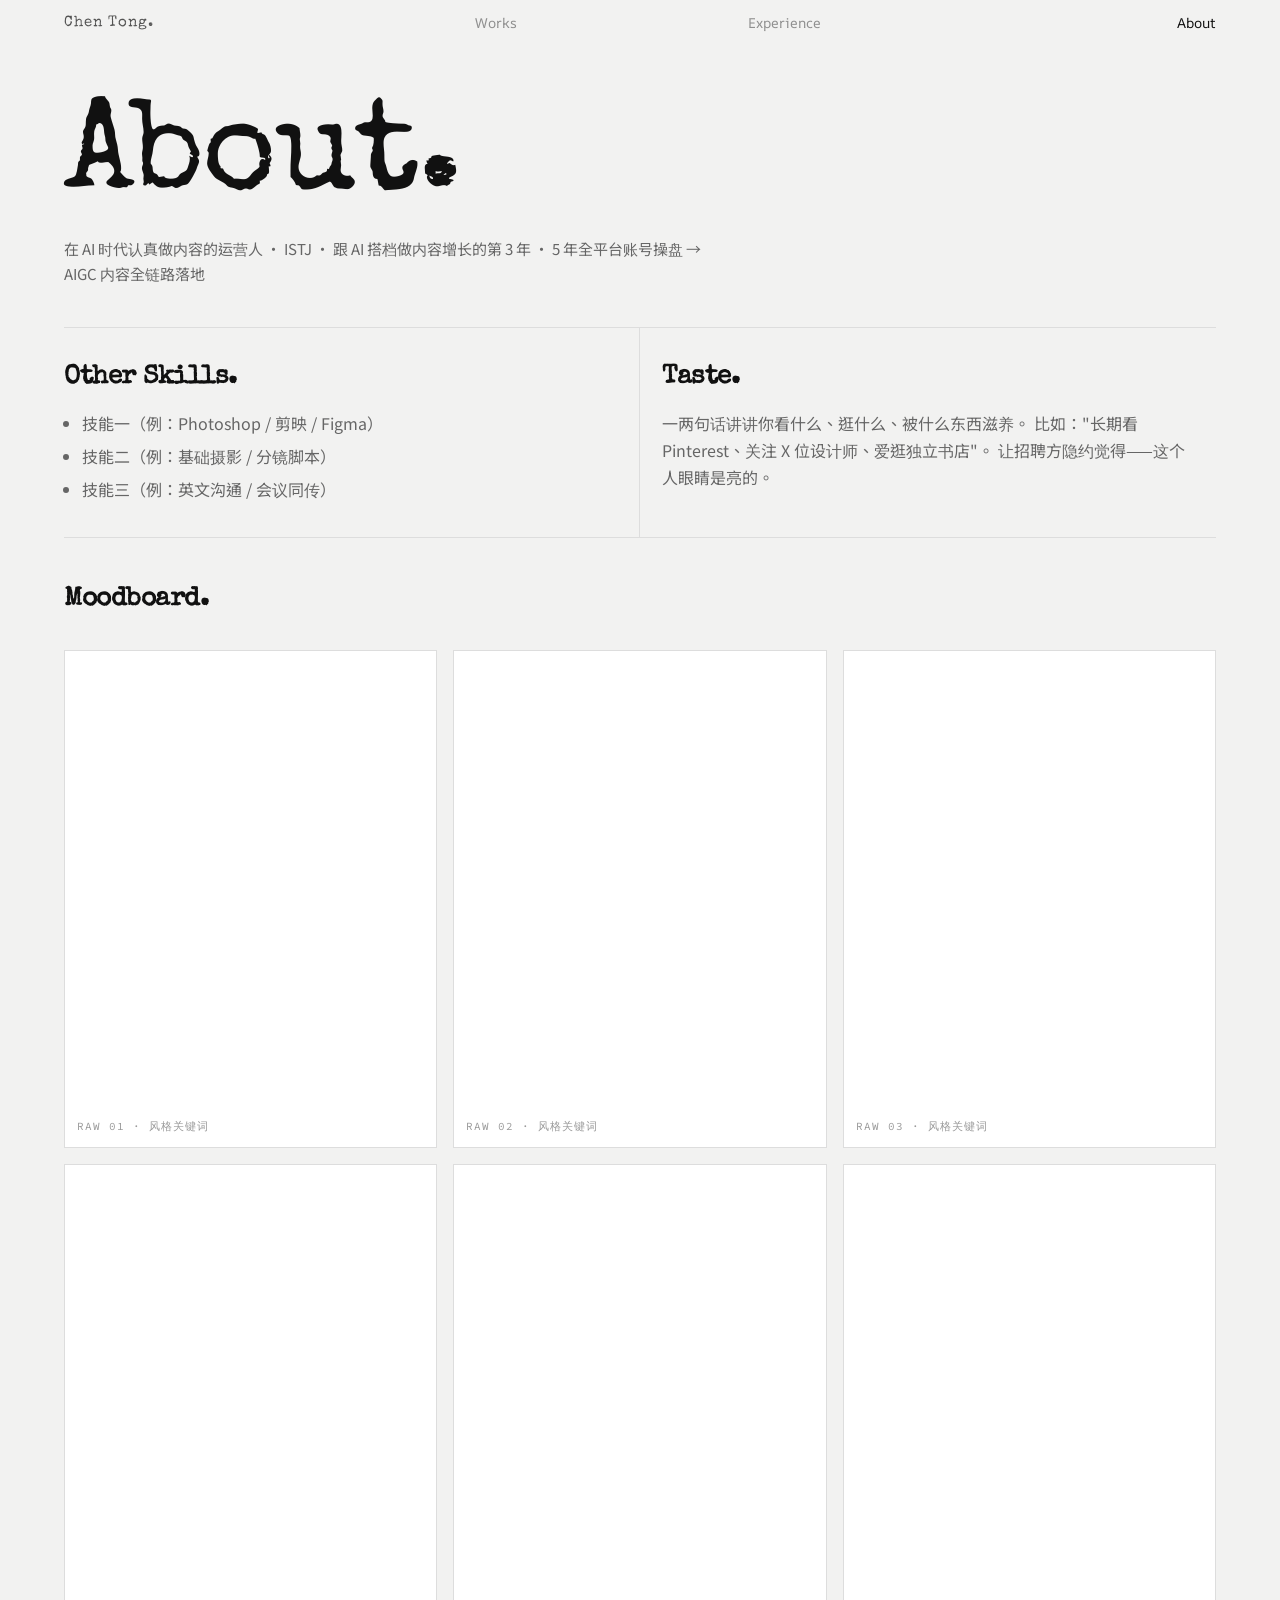
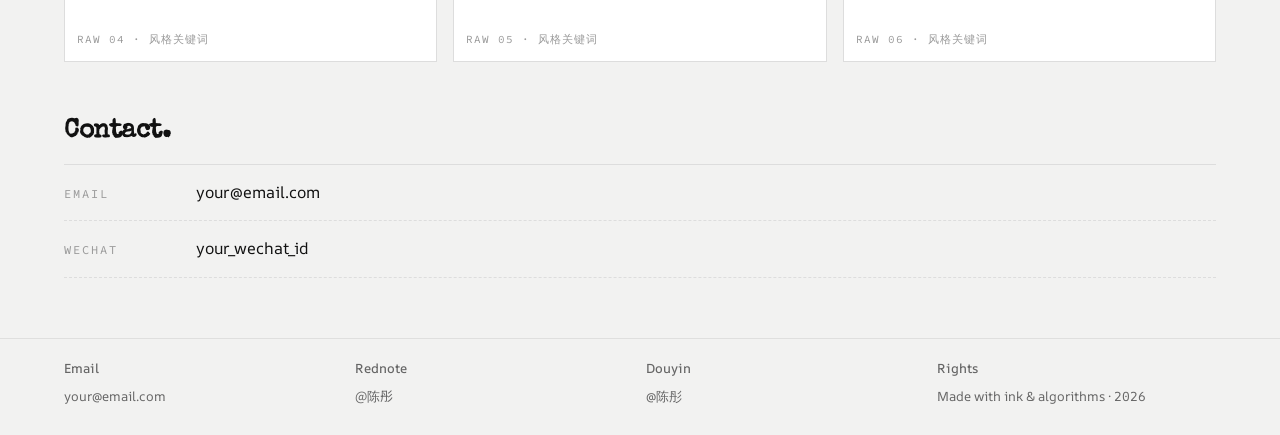
==== about.html @ 50fe326c "init: Chen Tong portfolio with sketchbook homepage + AIGC/Experience/About pages" ====
<!DOCTYPE html>
<html lang="zh-CN">
<head>
  <meta charset="UTF-8" />
  <meta name="viewport" content="width=device-width, initial-scale=1" />
  <title>About · 陈彤</title>
  <link rel="preconnect" href="https://fonts.googleapis.com">
  <link rel="preconnect" href="https://fonts.gstatic.com" crossorigin>
  <link href="https://fonts.googleapis.com/css2?family=AR+One+Sans:wght@400;500&family=Special+Elite&family=Noto+Sans+HK:wght@400;500&family=Source+Code+Pro:wght@400;500&display=swap" rel="stylesheet">
  <link rel="stylesheet" href="styles.css">
</head>
<body class="inner">

  <header>
    <nav class="nav code">
      <a class="brand" href="./index.html">Chen Tong.</a>
      <a class="nav-1" href="./aigc.html">Works</a>
      <a class="nav-2" href="./experience.html">Experience</a>
      <a class="nav-3 active" href="./about.html">About</a>
    </nav>
  </header>

  <main>
    <div class="page-title">About.</div>
    <div class="page-sub">
      在 AI 时代认真做内容的运营人 · ISTJ · 跟 AI 搭档做内容增长的第 3 年 · 5 年全平台账号操盘 → AIGC 内容全链路落地
    </div>

    <div class="skills-grid">
      <div class="skill-block">
        <h3>Other Skills.</h3>
        <ul>
          <li>技能一（例：Photoshop / 剪映 / Figma）</li>
          <li>技能二（例：基础摄影 / 分镜脚本）</li>
          <li>技能三（例：英文沟通 / 会议同传）</li>
        </ul>
      </div>
      <div class="skill-block">
        <h3>Taste.</h3>
        <p>
          一两句话讲讲你看什么、逛什么、被什么东西滋养。
          比如："长期看 Pinterest、关注 X 位设计师、爱逛独立书店"。
          让招聘方隐约觉得——这个人眼睛是亮的。
        </p>
      </div>
    </div>

    <h3 style="font-family:'Special Elite',serif;font-size:26px;margin:40px 0 10px;letter-spacing:-.5px;color:#111;">Moodboard.</h3>
    <div class="moodboard">
      <div class="mood">RAW 01 · 风格关键词</div>
      <div class="mood">RAW 02 · 风格关键词</div>
      <div class="mood">RAW 03 · 风格关键词</div>
      <div class="mood">RAW 04 · 风格关键词</div>
      <div class="mood">RAW 05 · 风格关键词</div>
      <div class="mood">RAW 06 · 风格关键词</div>
    </div>

    <h3 style="font-family:'Special Elite',serif;font-size:26px;margin:48px 0 10px;letter-spacing:-.5px;color:#111;">Contact.</h3>
    <div style="border-top:1px solid #DDD;">
      <div style="display:flex;align-items:baseline;gap:22px;padding:14px 0;border-bottom:1px dashed #DDD;">
        <span style="font-family:'Source Code Pro',monospace;font-size:12px;letter-spacing:2px;color:#999;min-width:110px;">EMAIL</span>
        <span style="color:#111;">your@email.com</span>
      </div>
      <div style="display:flex;align-items:baseline;gap:22px;padding:14px 0;border-bottom:1px dashed #DDD;">
        <span style="font-family:'Source Code Pro',monospace;font-size:12px;letter-spacing:2px;color:#999;min-width:110px;">WECHAT</span>
        <span style="color:#111;">your_wechat_id</span>
      </div>
    </div>
  </main>

  <footer>
    <div class="footer-inner code">
      <div class="footer-item"><b>Email</b><span>your@email.com</span></div>
      <div class="footer-item"><b>Rednote</b><span class="cn-serif">@陈彤</span></div>
      <div class="footer-item"><b>Douyin</b><span>@陈彤</span></div>
      <div class="footer-item"><b>Rights</b><span>Made with ink &amp; algorithms · 2026</span></div>
    </div>
  </footer>
</body>
</html>
---- styles.css ----
/* ========== tokens ========== */
:root{
  --bg:   #F2F2F1;
  --ink:  #111111;
  --text: #666666;
  --muted:#999999;
  --line: #DDDDDD;
}
*{ box-sizing: border-box; }
html, body{ margin: 0; padding: 0; background: var(--bg); color: var(--text); }
body{
  font-family: "AR One Sans", sans-serif;
  line-height: 1.7;
  -webkit-font-smoothing: antialiased;
  -moz-osx-font-smoothing: grayscale;
}
a{ color: inherit; text-decoration: none; }

/* ========== Typography helpers ========== */
.en-special{ font-family: "Special Elite", serif; }
.code      { font-family: "AR One Sans", sans-serif; }
.cn-serif  { font-family: "Source Han Sans SC", "Noto Sans HK", sans-serif; }

/* ========== Top Nav (shared) ========== */
header{
  position: relative;
  background: transparent;
  z-index: 100;
}
.nav{
  max-width: 1200px;
  margin: 10px auto 0;
  padding: 0 24px;
  display: grid;
  grid-template-columns: 1fr 1fr 1fr 1fr;   /* 4 列：左边 brand，然后 3 个菜单 */
  align-items: center;
  font-size: 14px;
}
.nav .brand{
  justify-self: start;
  font-family: "Special Elite", serif;
  color: var(--ink);
  font-size: 15px;
  letter-spacing: 1px;
}
.nav a{
  color: var(--text);
  text-decoration: none;
  opacity: .7;
  transition: all 0.2s ease;
  display: inline-block;
  transform-origin: bottom center;
}
.nav a:hover{ opacity: 1; }
.nav a:active{
  color: #ccc;
  transform: perspective(500px) rotateX(60deg) skewX(-15deg);
}
.nav a.active{ opacity: 1; color: var(--ink); }
.nav a.nav-1{ justify-self: center; }
.nav a.nav-2{ justify-self: center; }
.nav a.nav-3{ justify-self: end; }

/* ========== Footer (shared) ========== */
footer{
  border-top: 1px solid rgba(0,0,0,0.08);
  margin-top: 0;
}
.footer-inner{
  max-width: 1200px;
  margin: 0 auto;
  padding: 18px 24px 28px;
  display: grid;
  grid-template-columns: repeat(4, 1fr);
  gap: 12px;
  font-size: 13px;
}
.footer-item b{
  display: block;
  font-weight: 500;
  margin-bottom: 6px;
}
@media (max-width: 480px){
  .footer-inner{ grid-template-columns: 1fr 1fr; row-gap: 16px; font-size: 12px; }
}

/* ========== HOMEPAGE (index.html) ========== */
body.home{
  height: 100vh;
  overflow: hidden;           /* 一屏固定，不滚动 */
  display: flex;
  flex-direction: column;
}
body.home main{ flex: 1; min-height: 0; }

.hero-container{
  max-width: 1200px;
  margin: -90px auto 0;
  padding: 0 24px 40px;
  display: grid;
  grid-template-columns: 1.05fr 1fr;
  gap: 2px;
  align-items: start;
  height: 100%;
}

.intro{
  padding: 24px 0;
  display: flex;
  flex-direction: column;
  min-height: 100px;
}
.intro-top{
  margin-bottom: 20px;
  padding-top: 210px;
}
.intro-cta{
  margin-top: 150px;
  padding-left: 320px;
}
.intro h1, .intro h2, .intro p{
  margin: 0;
  font-weight: 500;
  font-size: 18px;
  line-height: 1.8;
}
.intro h1{ margin-bottom: 8px; }

/* 字符级入场/飘散动画 */
.char{
  display: inline-block;
  opacity: 0;
  transform: translateY(40px) skewY(10deg);
  animation: floatUpChar 1s cubic-bezier(0.25,0.46,0.45,0.94) forwards;
  white-space: pre;
}
@keyframes floatUpChar{
  0%  { opacity: 0; transform: translateY(40px) skewY(10deg) rotate(5deg); }
  100%{ opacity: 1; transform: translateY(0) skewY(0) rotate(0deg); }
}
@keyframes driftAway{
  0%  { opacity: 1; transform: translate(0,0) rotate(0deg); filter: blur(0); }
  100%{ opacity: 0; transform: translate(30px,-30px) rotate(15deg); filter: blur(3px); }
}

.visual{
  position: relative;
  width: 100%;
  display: flex;
  justify-content: center;
  align-items: center;
  padding: 12px 0;
  margin-top: 40px;
}
.tree-wrap{
  position: relative;
  width: 100%;
  max-width: 520px;
  margin: 0 auto;
}
.tree{
  width: 100%;
  height: auto;
  display: block;
  opacity: 1;
  pointer-events: none;
  transition: opacity 0.8s ease-out;
}
.tree-missing{
  width: 100%;
  aspect-ratio: 1/1;
  border: 1px dashed var(--line);
  display: flex; align-items: center; justify-content: center;
  font-family: "AR One Sans", sans-serif;
  font-size: 13px;
  color: var(--muted);
  padding: 24px; text-align: center;
  line-height: 1.7;
}

/* 悬挂标签 */
.label{
  position: absolute;
  color: var(--text);
  font-size: 10px;
  writing-mode: vertical-rl;
  text-orientation: mixed;
  letter-spacing: 0.5px;
  opacity: .9;
  z-index: 20;
  pointer-events: auto;
  cursor: pointer;
  transition: opacity 0.2s;
}
.label:hover{ opacity: 1; }
.label.experience  { top: 29%; left: 25%; }
.label.portfolio   { top: 54%; left: 20%; }
.label.introduction{ top: 56%; left: 82%; }

#p5-overlay{
  position: absolute;
  inset: 0;
  z-index: 10;
  pointer-events: auto;
}
#p5-overlay canvas{
  width: 100% !important;
  height: auto !important;
  display: block;
}

/* ========== INNER PAGES (aigc / experience / about) ========== */
body.inner main{
  max-width: 1200px;
  margin: 0 auto;
  padding: 40px 24px 60px;
  min-height: calc(100vh - 180px);
}
.page-title{
  font-family: "Special Elite", serif;
  font-size: clamp(72px, 10vw, 140px);
  line-height: 1;
  color: var(--ink);
  letter-spacing: -2px;
  margin: 20px 0 12px;
}
.page-sub{
  font-family: "Noto Sans HK", sans-serif;
  font-size: 15px;
  color: var(--text);
  max-width: 640px;
  margin: 0 0 40px;
}

/* ===== AIGC page: wave-based section switcher ===== */
.aigc-stage{
  position: relative;
  height: 72vh;
  min-height: 560px;
  border-top: 1px solid var(--line);
}
.aigc-canvas{
  position: absolute;
  inset: 0;
  z-index: 5;
}
.aigc-content{
  position: absolute;
  inset: 40px 0 260px;
  z-index: 2;
  overflow: hidden;
  padding: 0 10px;
}
.aigc-panel{
  opacity: 0;
  pointer-events: none;
  transition: opacity .5s ease;
  position: absolute;
  inset: 0;
  display: flex; flex-direction: column; gap: 12px;
}
.aigc-panel.visible{ opacity: 1; pointer-events: auto; }

.aigc-sub{
  font-family: "Noto Sans HK", sans-serif;
  font-size: 13px;
  color: var(--text);
  max-width: 760px;
  margin-bottom: 12px;
}
.aigc-gallery{
  display: grid;
  grid-template-columns: repeat(3, 1fr);
  gap: 20px;
  flex: 1;
  align-content: start;
}
@media (max-width: 820px){ .aigc-gallery{ grid-template-columns: 1fr 1fr; } }
@media (max-width: 520px){ .aigc-gallery{ grid-template-columns: 1fr; } }

.thumb-item{ display: flex; flex-direction: column; gap: 6px; }
.thumb{
  width: 100%; aspect-ratio: 3/4;
  background: #fff;
  border: 1px solid var(--line);
  overflow: hidden; position: relative;
  cursor: zoom-in;
  transition: transform .25s ease;
}
.thumb:hover{ transform: translateY(-3px); }
.thumb img{
  position: absolute; inset: 0;
  width: 100%; height: 100%;
  object-fit: contain;
  display: block;
}
.thumb.video::after{
  content: "▶";
  position: absolute; inset: 0;
  display: flex; align-items: center; justify-content: center;
  font-size: 28px; color: var(--muted);
}
.thumb-meta{
  display: flex; justify-content: space-between; align-items: baseline;
  font-family: "Source Code Pro", monospace;
  font-size: 11px;
  color: var(--text);
  letter-spacing: 1px;
}
.thumb-meta .no{ color: var(--muted); }

/* 工作流列表 */
.wf-list{
  display: grid;
  grid-template-columns: 1fr 1fr;
  gap: 0;
  border-top: 1px solid var(--line);
  align-content: start;
}
@media (max-width: 820px){ .wf-list{ grid-template-columns: 1fr; } }
.wf-item{
  padding: 18px 20px 18px 0;
  border-bottom: 1px solid var(--line);
  border-right: 1px solid var(--line);
}
.wf-item:nth-child(even){ border-right: none; padding-left: 20px; }
.wf-no{ font-family: "Source Code Pro", monospace; font-size: 11px; color: var(--muted); letter-spacing: 2px; }
.wf-title{ font-family: "Noto Sans HK", sans-serif; font-size: 16px; font-weight: 500; color: var(--ink); margin: 6px 0 4px; }
.wf-desc{ font-family: "Noto Sans HK", sans-serif; font-size: 13px; color: var(--text); line-height: 1.7; }

/* ===== Image modal (点图放大) ===== */
.img-modal{
  position: fixed; inset: 0;
  background: rgba(0,0,0,.82);
  display: flex; align-items: center; justify-content: center;
  z-index: 200;
  opacity: 0; pointer-events: none;
  transition: opacity .25s ease;
}
.img-modal.active{ opacity: 1; pointer-events: auto; }
.img-modal img{
  max-width: 88vw; max-height: 88vh;
  object-fit: contain; cursor: zoom-out;
}

/* ===== Experience page (Career) ===== */
.career-group{ margin-bottom: 48px; }
.career-label{
  font-family: "Special Elite", serif;
  font-size: 22px;
  color: var(--ink);
  margin-bottom: 18px;
  letter-spacing: -.5px;
  border-bottom: 1px solid var(--line);
  padding-bottom: 8px;
}
.acct-grid{
  display: grid;
  grid-template-columns: repeat(3, 1fr);
  gap: 0;
  border-top: 1px solid var(--line);
}
@media (max-width: 820px){ .acct-grid{ grid-template-columns: 1fr 1fr; } }
@media (max-width: 520px){ .acct-grid{ grid-template-columns: 1fr; } }
.acct{
  padding: 22px 20px 22px 0;
  border-bottom: 1px solid var(--line);
  border-right: 1px solid var(--line);
  display: block;
}
.acct:nth-child(3n){ border-right: none; }
.acct:not(:nth-child(3n+1)){ padding-left: 20px; }
.acct-platform{ font-family: "Source Code Pro", monospace; font-size: 11px; letter-spacing: 2px; color: var(--muted); text-transform: uppercase; }
.acct-name{ font-family: "Noto Sans HK", sans-serif; font-size: 17px; font-weight: 500; color: var(--ink); margin: 6px 0 4px; }
.acct-stats{ display: flex; gap: 16px; font-family: "Source Code Pro", monospace; font-size: 12px; color: var(--text); margin: 6px 0 10px; }
.acct-stats b{ color: var(--ink); font-weight: 500; }
.acct-desc{ font-family: "Noto Sans HK", sans-serif; font-size: 13px; color: var(--text); line-height: 1.7; }

/* ===== About page (Skills) ===== */
.skills-grid{
  display: grid; grid-template-columns: 1fr 1fr; gap: 0;
  border-top: 1px solid var(--line);
}
@media (max-width: 820px){ .skills-grid{ grid-template-columns: 1fr; } }
.skill-block{
  padding: 28px 22px 28px 0;
  border-bottom: 1px solid var(--line);
  border-right: 1px solid var(--line);
}
.skill-block:nth-child(even){ border-right: none; padding-left: 22px; }
.skill-block h3{
  font-family: "Special Elite", serif;
  font-size: 26px;
  color: var(--ink);
  margin: 0 0 10px;
  letter-spacing: -.5px;
}
.skill-block ul{ padding-left: 18px; margin: 6px 0 0; font-family: "Noto Sans HK", sans-serif; color: var(--text); }
.skill-block li{ margin-bottom: 6px; }
.skill-block p{ font-family: "Noto Sans HK", sans-serif; color: var(--text); margin: 0; }

.moodboard{
  display: grid; grid-template-columns: repeat(3, 1fr); gap: 16px;
  margin-top: 28px;
}
@media (max-width: 820px){ .moodboard{ grid-template-columns: 1fr 1fr; } }
.mood{
  aspect-ratio: 3/4;
  background: #fff;
  border: 1px solid var(--line);
  display: flex; align-items: flex-end; padding: 12px;
  font-family: "Source Code Pro", monospace;
  font-size: 11px; color: var(--muted);
  letter-spacing: 1px;
}

/* ===== Homepage responsive ===== */
@media (max-width: 1024px){
  body.home{ height: auto; overflow: auto; }
  .hero-container{
    grid-template-columns: 1fr;
    gap: 12px;
    align-items: center;
    height: auto;
    min-height: calc(100vh - 160px);
  }
  .intro{ text-align: center; min-height: auto; }
  .intro-top{ padding-top: 120px; }
  .intro-cta{ margin-top: 32px; padding-left: 0; }
  .visual{ margin-top: 0; }
  .visual .tree-wrap{ max-width: 420px; }
  .label{ font-size: 12px; }
  .label.introduction{ top: auto; bottom: 18%; right: 15%; left: auto; }
}
@media (max-width: 480px){
  .nav{ padding: 0 16px; font-size: 12px; }
  .hero-container{ padding: 0 16px 40px; margin-top: 40px; }
  .intro-top{ padding-top: 0; margin-bottom: 10px; }
  .intro-cta{ margin-top: 20px; }
  .intro h1, .intro h2, .intro p{ font-size: 15px; line-height: 1.5; }
  .visual .tree-wrap{ max-width: 380px; transform: translateX(-5%); }
  .label.introduction{ top: 56%; left: 78%; right: auto; bottom: auto; }
}
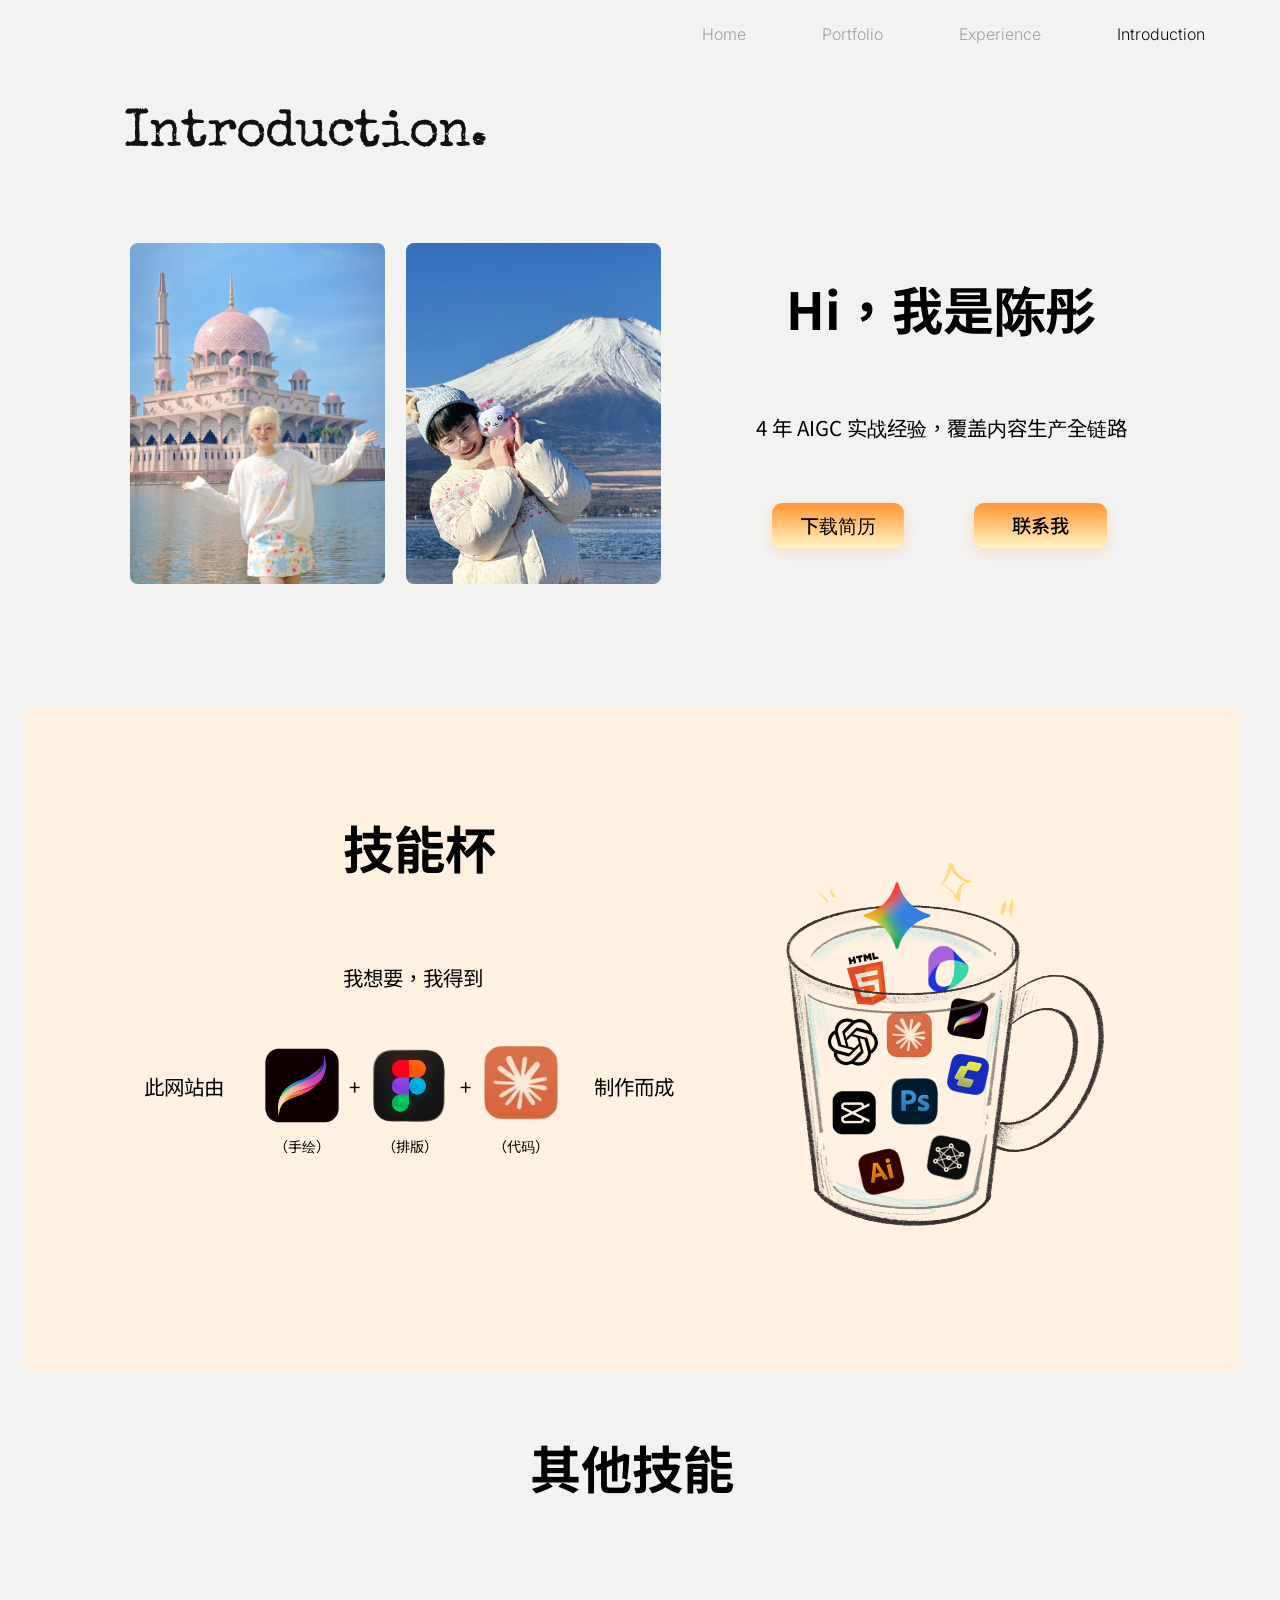
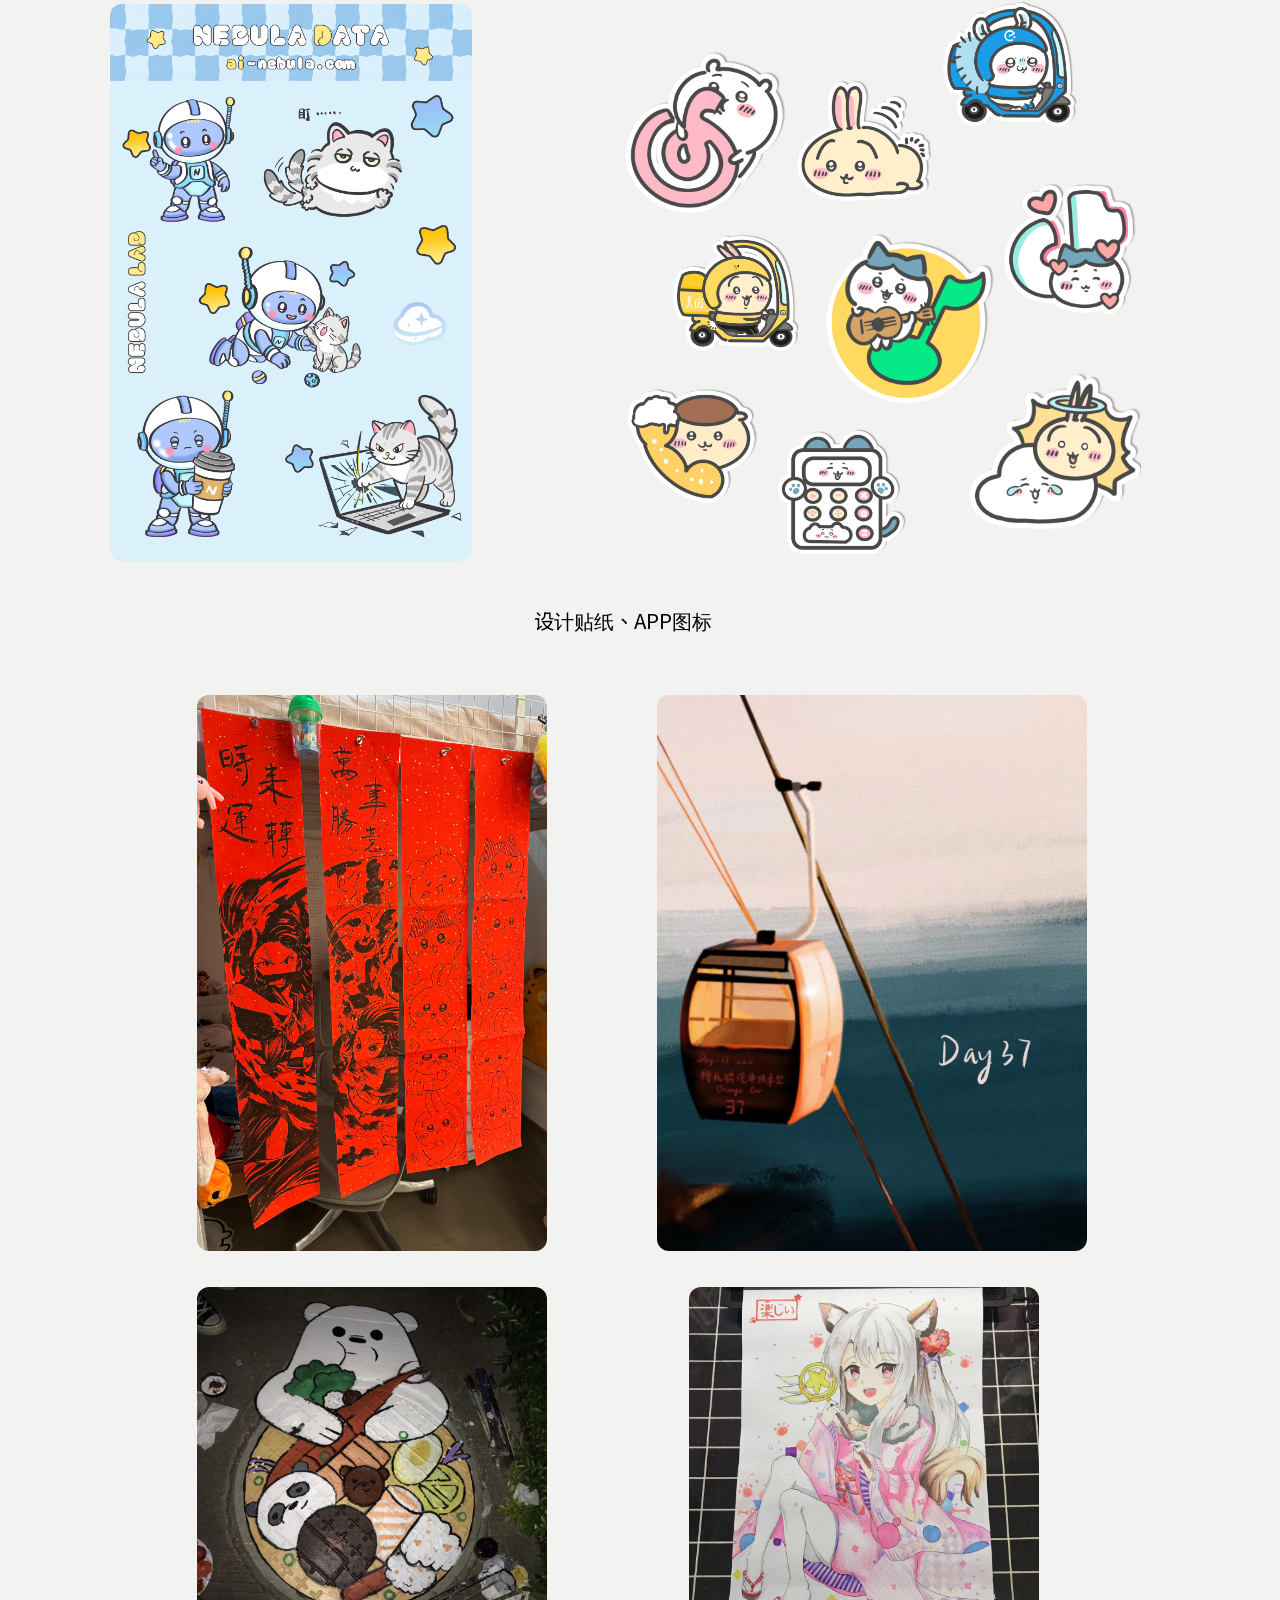
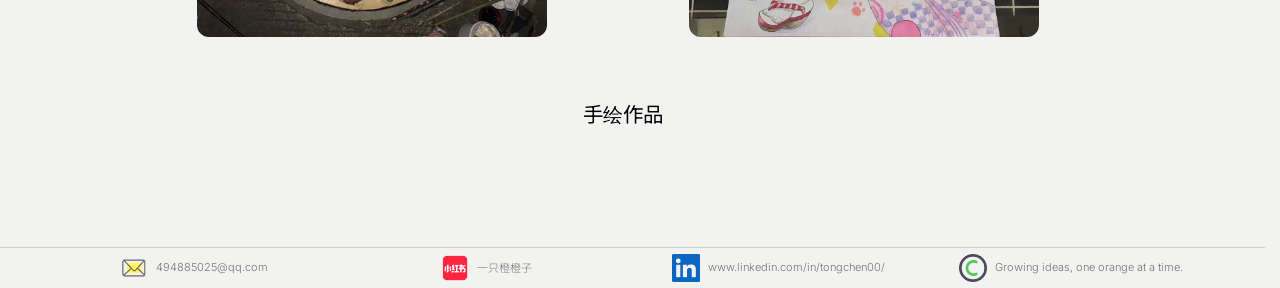
==== commit 5b81166d: "feat: complete portfolio with Portfolio/Experience/About pages - Portfolio: 4 oranges (IP/Poster/AI " ====
--- a/about.html
+++ b/about.html
@@ -6,74 +6,93 @@
   <title>About · 陈彤</title>
   <link rel="preconnect" href="https://fonts.googleapis.com">
   <link rel="preconnect" href="https://fonts.gstatic.com" crossorigin>
-  <link href="https://fonts.googleapis.com/css2?family=AR+One+Sans:wght@400;500&family=Special+Elite&family=Noto+Sans+HK:wght@400;500&family=Source+Code+Pro:wght@400;500&display=swap" rel="stylesheet">
+  <link href="https://fonts.googleapis.com/css2?family=AR+One+Sans:wght@400;500&family=Inter:wght@300;400;600;700&family=Special+Elite&family=Noto+Sans+HK:wght@400;500;700&family=Source+Code+Pro:wght@400;500&display=swap" rel="stylesheet">
   <link rel="stylesheet" href="styles.css">
 </head>
-<body class="inner">
+<body class="inner about">
 
   <header>
-    <nav class="nav code">
-      <a class="brand" href="./index.html">Chen Tong.</a>
-      <a class="nav-1" href="./aigc.html">Works</a>
-      <a class="nav-2" href="./experience.html">Experience</a>
-      <a class="nav-3 active" href="./about.html">About</a>
+    <nav class="pnav">
+      <a class="pnav-item" href="./index.html">Home</a>
+      <a class="pnav-item" href="./aigc.html">Portfolio</a>
+      <a class="pnav-item" href="./experience.html">Experience</a>
+      <a class="pnav-item active" href="./about.html">Introduction</a>
     </nav>
   </header>
 
   <main>
-    <div class="page-title">About.</div>
-    <div class="page-sub">
-      在 AI 时代认真做内容的运营人 · ISTJ · 跟 AI 搭档做内容增长的第 3 年 · 5 年全平台账号操盘 → AIGC 内容全链路落地
-    </div>
+    <div class="page-title">Introduction.</div>
 
-    <div class="skills-grid">
-      <div class="skill-block">
-        <h3>Other Skills.</h3>
-        <ul>
-          <li>技能一（例：Photoshop / 剪映 / Figma）</li>
-          <li>技能二（例：基础摄影 / 分镜脚本）</li>
-          <li>技能三（例：英文沟通 / 会议同传）</li>
-        </ul>
-      </div>
-      <div class="skill-block">
-        <h3>Taste.</h3>
-        <p>
-          一两句话讲讲你看什么、逛什么、被什么东西滋养。
-          比如："长期看 Pinterest、关注 X 位设计师、爱逛独立书店"。
-          让招聘方隐约觉得——这个人眼睛是亮的。
-        </p>
-      </div>
-    </div>
+    <div class="about-board">
 
-    <h3 style="font-family:'Special Elite',serif;font-size:26px;margin:40px 0 10px;letter-spacing:-.5px;color:#111;">Moodboard.</h3>
-    <div class="moodboard">
-      <div class="mood">RAW 01 · 风格关键词</div>
-      <div class="mood">RAW 02 · 风格关键词</div>
-      <div class="mood">RAW 03 · 风格关键词</div>
-      <div class="mood">RAW 04 · 风格关键词</div>
-      <div class="mood">RAW 05 · 风格关键词</div>
-      <div class="mood">RAW 06 · 风格关键词</div>
-    </div>
+      <!-- ===== part01 · Hi 我是陈彤 ===== -->
+      <img class="ab-photo1" src="./images/about/photo1.png" alt="陈彤照片 1" />
+      <img class="ab-photo2" src="./images/about/photo2.png" alt="陈彤照片 2" />
+      <h1 class="ab-title-hi">Hi，我是陈彤</h1>
+      <p class="ab-subtitle">4 年 AIGC 实战经验，覆盖内容生产全链路</p>
+      <a class="ab-btn ab-btn-resume" href="./resume.pdf" download="陈彤-简历.pdf">下载简历</a>
+      <a class="ab-btn ab-btn-contact" href="mailto:494885025@qq.com">联系我</a>
 
-    <h3 style="font-family:'Special Elite',serif;font-size:26px;margin:48px 0 10px;letter-spacing:-.5px;color:#111;">Contact.</h3>
-    <div style="border-top:1px solid #DDD;">
-      <div style="display:flex;align-items:baseline;gap:22px;padding:14px 0;border-bottom:1px dashed #DDD;">
-        <span style="font-family:'Source Code Pro',monospace;font-size:12px;letter-spacing:2px;color:#999;min-width:110px;">EMAIL</span>
-        <span style="color:#111;">your@email.com</span>
-      </div>
-      <div style="display:flex;align-items:baseline;gap:22px;padding:14px 0;border-bottom:1px dashed #DDD;">
-        <span style="font-family:'Source Code Pro',monospace;font-size:12px;letter-spacing:2px;color:#999;min-width:110px;">WECHAT</span>
-        <span style="color:#111;">your_wechat_id</span>
-      </div>
+      <!-- ===== part02 · 技能杯 ===== -->
+      <div class="ab-part02-bg"></div>
+      <img class="ab-skill-cup" src="./images/about/skill-cup.png" alt="技能杯" />
+      <h2 class="ab-title-skill">技能杯</h2>
+      <p class="ab-skill-tag">我想要，我得到</p>
+
+      <p class="ab-tools-text ab-tools-text-1">此网站由</p>
+      <img class="ab-tool ab-tool-ps" src="./images/about/tool-ps.png" alt="Photoshop" />
+      <span class="ab-plus ab-plus-1">+</span>
+      <img class="ab-tool ab-tool-figma" src="./images/about/tool-figma.png" alt="Figma" />
+      <span class="ab-plus ab-plus-2">+</span>
+      <img class="ab-tool ab-tool-claude" src="./images/about/tool-claude.png" alt="Claude" />
+      <p class="ab-tools-text ab-tools-text-2">制作而成</p>
+      <p class="ab-tool-label ab-tool-label-1">（手绘）</p>
+      <p class="ab-tool-label ab-tool-label-2">（排版）</p>
+      <p class="ab-tool-label ab-tool-label-3">（代码）</p>
+
+      <!-- ===== part03 · 其他技能 ===== -->
+      <h2 class="ab-title-skills">其他技能</h2>
+
+      <img class="ab-sticker" src="./images/about/sticker.png" alt="贴纸 / APP 图标设计" />
+      <p class="ab-sticker-label">设计贴纸、APP图标</p>
+
+      <img class="ab-icon ab-icon-163music"   src="./images/about/icon-163music.png"   alt="" />
+      <img class="ab-icon ab-icon-weibo"      src="./images/about/icon-weibo.png"      alt="" />
+      <img class="ab-icon ab-icon-meituan"    src="./images/about/icon-meituan.png"    alt="" />
+      <img class="ab-icon ab-icon-qqmusic"    src="./images/about/icon-qqmusic.png"    alt="" />
+      <img class="ab-icon ab-icon-eleme"      src="./images/about/icon-eleme.png"      alt="" />
+      <img class="ab-icon ab-icon-douyin"     src="./images/about/icon-douyin.png"     alt="" />
+      <img class="ab-icon ab-icon-phone"      src="./images/about/icon-phone.png"      alt="" />
+      <img class="ab-icon ab-icon-weather"    src="./images/about/icon-weather.png"    alt="" />
+      <img class="ab-icon ab-icon-calculator" src="./images/about/icon-calculator.png" alt="" />
+
+      <img class="ab-draw ab-draw-1" src="./images/about/draw1.png" alt="手绘作品 1" />
+      <img class="ab-draw ab-draw-2" src="./images/about/draw4.png" alt="手绘作品 2" />
+      <img class="ab-draw ab-draw-3" src="./images/about/draw3.png" alt="手绘作品 3" />
+      <img class="ab-draw ab-draw-4" src="./images/about/draw2.png" alt="手绘作品 4" />
+
+      <p class="ab-draw-label">手绘作品</p>
     </div>
   </main>
 
   <footer>
     <div class="footer-inner code">
-      <div class="footer-item"><b>Email</b><span>your@email.com</span></div>
-      <div class="footer-item"><b>Rednote</b><span class="cn-serif">@陈彤</span></div>
-      <div class="footer-item"><b>Douyin</b><span>@陈彤</span></div>
-      <div class="footer-item"><b>Rights</b><span>Made with ink &amp; algorithms · 2026</span></div>
+      <div class="footer-item">
+        <img class="footer-icon" src="./images/UI/Email.png" alt="Email" />
+        <a href="mailto:494885025@qq.com">494885025@qq.com</a>
+      </div>
+      <div class="footer-item">
+        <img class="footer-icon" src="./images/UI/Rednote.png" alt="Rednote" />
+        <a class="cn-serif" href="https://www.xiaohongshu.com/user/profile/608949a9000000000101de95?xsec_token=ABeM8Un3uuypA7dOGqYhXfcfPrAej8FT4cInKEH543rTo%3D&amp;xsec_source=pc_search" target="_blank" rel="noopener">一只橙橙子</a>
+      </div>
+      <div class="footer-item">
+        <img class="footer-icon" src="./images/UI/Linkedin.png" alt="LinkedIn" />
+        <a href="https://www.linkedin.com/in/tongchen00/" target="_blank" rel="noopener">www.linkedin.com/in/tongchen00/</a>
+      </div>
+      <div class="footer-item">
+        <img class="footer-icon" src="./images/UI/Rights.png" alt="Rights" />
+        <span>Growing ideas, one orange at a time.</span>
+      </div>
     </div>
   </footer>
 </body>
--- a/styles.css
+++ b/styles.css
@@ -5,12 +5,33 @@
   --text: #666666;
   --muted:#999999;
   --line: #DDDDDD;
+  /* 自定义鼠标：白色 + 黑边 + 加大 */
+  --cursor-arrow: url("data:image/svg+xml;utf8,<svg xmlns='http://www.w3.org/2000/svg' width='28' height='28'><path d='M4 3 L4 22 L10 17 L14 25 L17 24 L13 16 L21 16 Z' fill='white' stroke='black' stroke-width='1.4' stroke-linejoin='round'/></svg>") 4 2;
+  --cursor-pointer: url("data:image/svg+xml;utf8,<svg xmlns='http://www.w3.org/2000/svg' width='28' height='32'><path d='M11 3 L11 16 L8 13 L5 16 L11 25 L11 28 L20 28 L20 25 L23 22 L23 13 L18 13 L18 11 L15 11 L15 8 L13 8 L13 3 Z' fill='white' stroke='black' stroke-width='1.4' stroke-linejoin='round'/></svg>") 11 4;
 }
 *{ box-sizing: border-box; }
-html, body{ margin: 0; padding: 0; background: var(--bg); color: var(--text); }
+html, body{
+  margin: 0; padding: 0;
+  background: var(--bg);
+  color: var(--text);
+  cursor: var(--cursor-arrow), auto;
+}
+html{ overflow-y: scroll; scrollbar-gutter: stable; }
+
+/* 所有可点击元素：白色加大手指鼠标 */
+a, button, [role="button"], label[for],
+.acct, .ptree-orange, .tree-orange, .orange-item,
+.bv-player, .bp, .peel-item, .step03-avatar-link,
+.fs-close, .peel-close, .video-modal-close, .orange-modal-close,
+.label, .wf-s2-code-link, .wf-s2-code-text,
+.wf-s2-video, .wf-s2-video-label,
+.wf-b-video-slot, .pnav-item, .nav a,
+.brand{
+  cursor: var(--cursor-pointer), pointer;
+}
 body{
   font-family: "AR One Sans", sans-serif;
-  line-height: 1.7;
+  line-height: 1.5;
   -webkit-font-smoothing: antialiased;
   -moz-osx-font-smoothing: grayscale;
 }
@@ -26,6 +47,7 @@
   position: relative;
   background: transparent;
   z-index: 100;
+  width: 100%;
 }
 .nav{
   max-width: 1200px;
@@ -37,51 +59,81 @@
   font-size: 14px;
 }
 .nav .brand{
-  justify-self: start;
+  justify-self: center;
   font-family: "Special Elite", serif;
   color: var(--ink);
   font-size: 15px;
   letter-spacing: 1px;
 }
 .nav a{
-  color: var(--text);
+  color: #A0A0A0;
   text-decoration: none;
-  opacity: .7;
-  transition: all 0.2s ease;
+  transition: color 0.2s ease, transform 0.2s ease;
   display: inline-block;
   transform-origin: bottom center;
 }
-.nav a:hover{ opacity: 1; }
+.nav a:hover{ color: #808080; }
 .nav a:active{
   color: #ccc;
   transform: perspective(500px) rotateX(60deg) skewX(-15deg);
 }
-.nav a.active{ opacity: 1; color: var(--ink); }
+.nav a.active{ color: var(--ink); }
 .nav a.nav-1{ justify-self: center; }
 .nav a.nav-2{ justify-self: center; }
-.nav a.nav-3{ justify-self: end; }
+.nav a.nav-3{ justify-self: center; }
 
 /* ========== Footer (shared) ========== */
 footer{
-  border-top: 1px solid rgba(0,0,0,0.08);
+  border-top: 1px solid rgba(0,0,0,0.15);
   margin-top: 0;
+  background: var(--bg);
+  position: relative;
+  z-index: 20;
 }
 .footer-inner{
-  max-width: 1200px;
+  max-width: 1680px;
   margin: 0 auto;
-  padding: 18px 24px 28px;
+  padding: 6px 60px;
   display: grid;
   grid-template-columns: repeat(4, 1fr);
-  gap: 12px;
-  font-size: 13px;
-}
-.footer-item b{
-  display: block;
-  font-weight: 500;
-  margin-bottom: 6px;
+  gap: 24px;
+  font-family: "Inter", sans-serif;
+  font-size: 11px;
+  font-weight: 300;
+  align-items: center;
+  color: #757575;
+}
+.footer-item{
+  display: flex;
+  flex-direction: row;
+  align-items: center;
+  gap: 8px;
+  line-height: 1.4;
+  font-weight: 300;
+  color: #757575;
+  justify-self: center;
+}
+.footer-icon{
+  width: 28px;
+  height: 28px;
+  object-fit: contain;
+  flex-shrink: 0;
+}
+.footer-item a{
+  color: #757575;
+  transition: color .2s ease;
+}
+.footer-item a:hover{ color: var(--ink); }
+@media (max-width: 1024px){
+  .footer-inner{ padding: 6px 28px; gap: 18px; }
+  .footer-icon{ width: 26px; height: 26px; }
+}
+@media (max-width: 820px){
+  .footer-inner{ grid-template-columns: 1fr 1fr; row-gap: 14px; }
 }
 @media (max-width: 480px){
-  .footer-inner{ grid-template-columns: 1fr 1fr; row-gap: 16px; font-size: 12px; }
+  .footer-inner{ grid-template-columns: 1fr; padding: 10px 16px 14px; }
+  .footer-icon{ width: 24px; height: 24px; }
 }
 
 /* ========== HOMEPAGE (index.html) ========== */
@@ -96,11 +148,11 @@
 .hero-container{
   max-width: 1200px;
   margin: -90px auto 0;
-  padding: 0 24px 40px;
+  padding: 0 24px 0;              /* 下 padding 归零，让 visual 能贴底 */
   display: grid;
   grid-template-columns: 1.05fr 1fr;
   gap: 2px;
-  align-items: start;
+  align-items: stretch;           /* 让两列都撑满可用高度 */
   height: 100%;
 }
 
@@ -148,20 +200,23 @@
   width: 100%;
   display: flex;
   justify-content: center;
-  align-items: center;
-  padding: 12px 0;
-  margin-top: 40px;
+  align-items: flex-end;          /* 树贴到底部 = footer 线上方 */
+  padding: 0;
+  margin: 0;
 }
 .tree-wrap{
   position: relative;
-  width: 100%;
-  max-width: 520px;
+  aspect-ratio: 1518 / 2276;     /* 锁定树的原始比例，防止横向拉伸 */
+  height: 92vh;
+  max-width: 100%;
   margin: 0 auto;
+  transform: translateX(30px);
 }
 .tree{
   width: 100%;
-  height: auto;
-  display: block;
+  height: 100%;
+  display: block;
+  object-fit: contain;
   opacity: 1;
   pointer-events: none;
   transition: opacity 0.8s ease-out;
@@ -176,6 +231,154 @@
   color: var(--muted);
   padding: 24px; text-align: center;
   line-height: 1.7;
+}
+
+/* ========== 飘落的叶子（首页树上的点缀） ========== */
+.leaves-layer{
+  position: absolute;
+  inset: 0;
+  pointer-events: none;
+  overflow: visible;
+  z-index: 3;
+}
+.leaf{
+  position: absolute;
+  top: -6%;
+  width: 26px;
+  opacity: 0;
+  will-change: transform, opacity;
+  animation: leafFall 11s linear infinite;
+}
+.leaf-1{ left: 20%; animation-delay: 0s;   animation-duration: 12s; }
+.leaf-2{ left: 38%; animation-delay: 2.5s; animation-duration: 10s; width: 22px; }
+.leaf-3{ left: 55%; animation-delay: 5s;   animation-duration: 13s; width: 30px; }
+.leaf-4{ left: 70%; animation-delay: 7s;   animation-duration: 11s; width: 24px; }
+.leaf-5{ left: 30%; animation-delay: 9s;   animation-duration: 14s; width: 28px; }
+.leaf-6{ left: 60%; animation-delay: 11s;  animation-duration: 12s; width: 20px; }
+
+@keyframes leafFall{
+  0%   { opacity: 0; transform: translate(0, 0) rotate(0deg); }
+  8%   { opacity: 1; }
+  30%  { transform: translate(18px, 30vh) rotate(120deg); }
+  55%  { transform: translate(-12px, 55vh) rotate(260deg); }
+  80%  { transform: translate(22px, 82vh) rotate(420deg); opacity: .85; }
+  100% { opacity: 0; transform: translate(-8px, 100vh) rotate(540deg); }
+}
+
+/* ========== 橙子：微摇晃 + 点击下落 ========== */
+/* 位置和尺寸全部来自 Figma 设计稿（树框 759×1138，换算成百分比）
+   橙子按百分比缩放，确保永远挂在对应的树枝上 */
+.orange-item{
+  position: absolute;
+  display: flex; flex-direction: column; align-items: center; gap: 6px;
+  text-decoration: none;
+  color: var(--text);
+  cursor: pointer;
+  z-index: 20;
+}
+.orange-item.portfolio   { top: 21.88%; left: 6.72%;  width: 24.90%; }   /* orange 1: 左上 */
+.orange-item.experience  { top: 42.27%; left: 66.14%; width: 28.85%; }   /* orange 2: 右中 */
+.orange-item.introduction{ top: 47.10%; left: 13.04%; width: 27.40%; }   /* orange 3: 左下 */
+
+.orange{
+  width: 100%; height: auto;
+  display: block;
+  transform-origin: top center;      /* 从蒂（顶部）悬挂 */
+  animation: orangeSway 3.2s ease-in-out infinite;
+  transition: transform .2s ease;
+  will-change: transform;
+}
+/* 每颗橙子错开相位，像风吹节奏 */
+.orange-item.experience  .orange{ animation-delay: -1s;   animation-duration: 3.6s; }
+.orange-item.introduction .orange{ animation-delay: -2s;  animation-duration: 2.8s; }
+
+.orange-item:hover .orange{
+  transform: scale(1.08);
+  animation-play-state: paused;
+}
+
+.orange-label{
+  writing-mode: vertical-rl;
+  text-orientation: mixed;
+  font-size: 11px;
+  letter-spacing: 1.5px;
+  line-height: 1.6;
+  color: var(--text);
+  text-align: center;
+  transition: color .25s ease;
+}
+.orange-item:hover .orange-label{ color: var(--ink); }
+
+@keyframes orangeSway{
+  0%, 100% { transform: rotate(-4deg); }
+  50%      { transform: rotate(4deg); }
+}
+
+/* 点击：停止摇晃 → 重力下落 + 旋转，900ms */
+.orange-item.falling .orange{
+  animation: orangeFall 900ms cubic-bezier(0.5, 0, 0.9, 0.5) forwards;
+}
+.orange-item.falling .orange-label{
+  opacity: 0;
+  transition: opacity .25s ease;
+}
+@keyframes orangeFall{
+  0%   { transform: translateY(0) rotate(0deg); }
+  100% { transform: translateY(85vh) rotate(540deg); }
+}
+
+/* ========== 橙子弹窗（iframe 装入对应子页） ========== */
+.orange-modal{
+  position: fixed; inset: 0;
+  background: var(--bg);
+  z-index: 1000;
+  opacity: 0;
+  transform: scale(0.72) translateY(40px);
+  transition: opacity .45s ease, transform .55s cubic-bezier(0.2, 1, 0.3, 1);
+  pointer-events: none;
+  overflow: hidden;
+}
+.orange-modal.active{
+  opacity: 1;
+  transform: scale(1) translateY(0);
+  pointer-events: auto;
+}
+.orange-modal-frame{
+  width: 100%; height: 100vh;
+  border: 0;
+  background: var(--bg);
+}
+.orange-modal-close{
+  position: fixed;
+  top: 18px; right: 20px;
+  z-index: 1001;
+  background: #fff;
+  border: 1px solid var(--line);
+  border-radius: 999px;
+  padding: 0 14px;
+  height: 34px;
+  font-family: "Source Code Pro", monospace;
+  font-size: 12px;
+  letter-spacing: 2px;
+  color: var(--ink);
+  cursor: pointer;
+  opacity: 0;
+  transition: opacity .3s ease .3s, transform .2s ease;
+}
+.orange-modal.active .orange-modal-close{ opacity: 1; }
+.orange-modal-close:hover{ transform: scale(1.05); }
+
+@media (max-width: 1024px){
+  .orange-item{ width: 68px; }
+  .orange{ width: 56px; }
+  .orange-label{ font-size: 10px; }
+}
+@media (max-width: 480px){
+  .orange-item.portfolio   { top: 22%; left: 15%; }
+  .orange-item.experience  { top: 36%; left: 42%; }
+  .orange-item.introduction{ top: 28%; left: 68%; }
+  .orange-item{ width: 56px; }
+  .orange{ width: 46px; }
 }
 
 /* 悬挂标签 */
@@ -211,18 +414,18 @@
 
 /* ========== INNER PAGES (aigc / experience / about) ========== */
 body.inner main{
-  max-width: 1200px;
+  max-width: 1680px;
   margin: 0 auto;
   padding: 40px 24px 60px;
   min-height: calc(100vh - 180px);
 }
 .page-title{
   font-family: "Special Elite", serif;
-  font-size: clamp(72px, 10vw, 140px);
-  line-height: 1;
+  font-size: clamp(36px, 4.5vw, 52px);
+  line-height: 1.1;
   color: var(--ink);
-  letter-spacing: -2px;
-  margin: 20px 0 12px;
+  letter-spacing: -1px;
+  margin: 20px 0 12px 100px;
 }
 .page-sub{
   font-family: "Noto Sans HK", sans-serif;
@@ -232,101 +435,1948 @@
   margin: 0 0 40px;
 }
 
-/* ===== AIGC page: wave-based section switcher ===== */
-.aigc-stage{
+/* ===== Introduction (about.html) 1:1 复刻 Figma（1680×4257）===== */
+.about-board{
   position: relative;
-  height: 72vh;
-  min-height: 560px;
-  border-top: 1px solid var(--line);
-}
-.aigc-canvas{
-  position: absolute;
-  inset: 0;
+  width: 100%;
+  max-width: 1680px;
+  margin: 80px auto 60px;
+  aspect-ratio: 1680 / 4257;
+  font-family: "Noto Sans HK", "Inter", sans-serif;
+  isolation: isolate;
+}
+.about-board > *{ position: absolute; }
+.about-board img{
+  display: block;
+  object-fit: cover;
+}
+
+/* ----- part 01: Hi 我是陈彤 ----- */
+.ab-photo1{
+  left: 8.69%;  top: 0;
+  width: 20.97%; height: 11.04%;
+  border-radius: 8px;
+}
+.ab-photo2{
+  left: 31.39%;  top: 0;
+  width: 20.97%; height: 11.04%;
+  border-radius: 8px;
+}
+.ab-title-hi{
+  left: 58.75%;  top: 1.13%;
+  width: 33.26%;
+  margin: 0;
+  font-family: "Noto Sans HK", "Inter", sans-serif;
+  font-size: clamp(28px, 4vw, 64px);
+  font-weight: 700;
+  color: #000;
+  line-height: 1.2;
+  text-align: center;
+  white-space: nowrap;
+}
+.ab-subtitle{
+  left: 57.56%;  top: 5.52%;
+  width: 35.60%;
+  margin: 0;
+  font-size: clamp(13px, 1.6vw, 26px);
+  font-weight: 400;
+  color: #000;
+  line-height: 1.4;
+  text-align: center;
+  white-space: nowrap;
+}
+.ab-btn{
+  display: flex;
+  align-items: center;
+  justify-content: center;
+  width: 10.82%;
+  height: 1.46%;
+  background: linear-gradient(180deg, #FF9536 0%, #FFF6C2 100%);
+  border-radius: 10px;
+  text-decoration: none;
+  color: #000;
+  font-size: clamp(13px, 1.5vw, 22px);
+  font-weight: 500;
+  box-shadow: 0 4px 12px rgba(255, 149, 54, .25);
+  transition: transform .25s ease, box-shadow .25s ease;
+  white-space: nowrap;
+}
+.ab-btn:hover{
+  transform: translateY(-2px);
+  box-shadow: 0 8px 18px rgba(255, 149, 54, .35);
+}
+.ab-btn-resume{ left: 61.49%; top: 8.43%; }
+.ab-btn-contact{ left: 78.10%; top: 8.43%; width: 10.86%; }
+
+/* ----- part 02: 技能杯 + 此网站由...制作 ----- */
+.ab-part02-bg{
+  left: 0; top: 15.08%;
+  width: 100%; height: 21.52%;
+  background: #FFF1E1;
+  z-index: -1;
+}
+.ab-skill-cup{
+  left: 52.38%;  top: 16.28%;
+  width: 44.02%; height: 17.37%;
+  object-fit: contain !important;
+  mix-blend-mode: multiply;
+}
+.ab-title-skill{
+  left: 15.83%;  top: 18.61%;
+  width: 33.26%;
+  margin: 0;
+  font-family: "Noto Sans HK", "Inter", sans-serif;
+  font-size: clamp(28px, 4vw, 64px);
+  font-weight: 700;
+  color: #000;
+  text-align: center;
+  line-height: 1.2;
+  white-space: nowrap;
+}
+.ab-skill-tag{
+  left: 25.12%;  top: 23.30%;
+  width: 13.63%;
+  margin: 0;
+  font-size: clamp(13px, 1.6vw, 26px);
+  font-weight: 400;
+  color: #000;
+  text-align: center;
+  white-space: nowrap;
+}
+
+/* "此网站由 PS + figma + claude 制作而成" 一行 */
+.ab-tools-text{
+  margin: 0;
+  font-size: clamp(13px, 1.6vw, 26px);
+  font-weight: 400;
+  color: #000;
+  text-align: center;
+  white-space: nowrap;
+}
+.ab-tools-text-1{ left: 8.69%;  top: 26.85%; width: 8.99%; }
+.ab-tools-text-2{ left: 45.95%; top: 26.85%; width: 8.39%; }
+
+.ab-tool{
+  object-fit: contain !important;
+  mix-blend-mode: multiply;
+}
+.ab-tool-ps{    left: 15.34%; top: 25.85%; width: 15.02%; height: 2.95%; }
+.ab-tool-figma{ left: 27.86%; top: 25.62%; width: 7.75%;  height: 3.10%; }
+.ab-tool-claude{left: 35.51%; top: 25.21%; width: 10.68%; height: 3.99%; }
+
+.ab-plus{
+  font-size: clamp(13px, 1.6vw, 26px);
+  font-weight: 400;
+  color: #000;
+  text-align: center;
+  width: 1.07%;
+  height: 0.94%;
+}
+.ab-plus-1{ left: 26.61%; top: 26.85%; }
+.ab-plus-2{ left: 35.78%; top: 26.85%; }
+
+.ab-tool-label{
+  margin: 0;
+  font-size: clamp(11px, 1.1vw, 18px);
+  font-weight: 400;
+  color: #000;
+  text-align: center;
+  height: 0.94%;
+  white-space: nowrap;
+}
+.ab-tool-label-1{ left: 19.70%; top: 28.94%; width: 6.31%; }
+.ab-tool-label-2{ left: 28.75%; top: 28.94%; width: 5.95%; }
+.ab-tool-label-3{ left: 37.74%; top: 28.94%; width: 6.19%; }
+
+/* ----- part 03: 其他技能 ----- */
+.ab-title-skills{
+  left: 33.37%;  top: 38.71%;
+  width: 33.26%;
+  margin: 0;
+  font-family: "Noto Sans HK", "Inter", sans-serif;
+  font-size: clamp(28px, 4vw, 64px);
+  font-weight: 700;
+  color: #000;
+  text-align: center;
+  line-height: 1.2;
+  white-space: nowrap;
+}
+.ab-sticker{
+  left: 7.08%;  top: 44.14%;
+  width: 29.76%; height: 18.06%;
+  border-radius: 12px;
+  object-fit: cover !important;
+}
+.ab-sticker-label{
+  left: 40.42%;  top: 63.61%;
+  width: 17.56%;
+  margin: 0;
+  font-size: clamp(13px, 1.6vw, 26px);
+  font-weight: 400;
+  color: #000;
+  text-align: center;
+  white-space: nowrap;
+}
+
+/* 9 个 UI 图标 */
+.ab-icon{
+  object-fit: contain !important;
+  mix-blend-mode: multiply;
+}
+.ab-icon-163music  { left: 49.11%; top: 45.67%; width: 14.01%; height: 5.53%; }
+.ab-icon-weibo     { left: 63.24%; top: 46.35%; width: 11.64%; height: 4.59%; }
+.ab-icon-meituan   { left: 53.18%; top: 51.39%; width: 10.62%; height: 4.19%; }
+.ab-icon-qqmusic   { left: 65.21%; top: 51.60%; width: 14.47%; height: 5.71%; }
+.ab-icon-eleme     { left: 75.38%; top: 43.88%; width: 11.19%; height: 4.42%; }
+.ab-icon-douyin    { left: 79.71%; top: 49.45%; width: 13.34%; height: 5.26%; }
+.ab-icon-phone     { left: 49.11%; top: 55.83%; width: 12.26%; height: 4.84%; }
+.ab-icon-weather   { left: 76.73%; top: 55.86%; width: 15.03%; height: 5.93%; }
+.ab-icon-calculator{ left: 61.26%; top: 57.68%; width: 11.47%; height: 4.53%; }
+
+/* 4 张手绘 */
+.ab-draw{
+  border-radius: 12px;
+  object-fit: cover !important;
+}
+.ab-draw-1{ left: 14.23%; top: 66.55%; width: 28.75%; height: 18.02%; }
+.ab-draw-2{ left: 52.02%; top: 66.55%; width: 35.30%; height: 18.02%; }
+.ab-draw-3{ left: 14.23%; top: 85.72%; width: 28.75%; height: 11.35%; }
+.ab-draw-4{ left: 54.64%; top: 85.72%; width: 28.75%; height: 11.35%; }
+
+.ab-draw-label{
+  left: 44.52%;  top: 99.06%;
+  width: 9.35%;
+  margin: 0;
+  font-size: clamp(13px, 1.6vw, 26px);
+  font-weight: 400;
+  color: #000;
+  text-align: center;
+  white-space: nowrap;
+}
+
+/* ===== 头图占位区（Experience / About 共用）===== */
+.page-hero{
+  width: 100%;
+  margin: 24px 0 80px;
+}
+.page-hero > img{
+  width: 100%;
+  height: auto;
+  display: block;
+  border-radius: 8px;
+}
+.page-hero-placeholder{
+  width: 100%;
+  aspect-ratio: 16 / 5;
+  background: #f3ede6;
+  border: 1px dashed var(--line);
+  border-radius: 8px;
+  display: flex;
+  align-items: center;
+  justify-content: center;
+  color: var(--muted);
+  font-family: "Source Code Pro", monospace;
+  font-size: 12px;
+  letter-spacing: 1px;
+  text-align: center;
+  padding: 20px;
+}
+
+/* ===== Experience 头图：时间线 1:1 复刻 Figma（1647×1960）===== */
+/* 外层 clip 容器：只显示到雪山底部（y=1075 / 总高 1960）*/
+.exp-hero-clip{
+  position: relative;
+  width: 100%;
+  max-width: 1647px;
+  margin: 0 auto;
+  aspect-ratio: 1647 / 1075;
+  overflow: hidden;
+}
+.exp-hero{
+  position: absolute;
+  top: 0; left: 0;
+  width: 100%;
+  aspect-ratio: 1647 / 1960;
+  font-family: "Noto Sans HK", sans-serif;
+}
+.exp-hero > *{
+  position: absolute !important;
+}
+/* 主时间线手绘（铺满整个画布）*/
+.exp-hero-bg{
+  left: 0 !important;
+  top: 0 !important;
+  width: 100% !important;
+  height: 100% !important;
+}
+.exp-hero-bg img{
+  width: 100%;
+  height: 100%;
+  object-fit: contain;
+  display: block;
+}
+/* 第二层装饰图（雪山）*/
+.exp-hero-deco{
+  left: 6.47% !important;
+  top: 18.41% !important;
+  width: 87.07% !important;
+  height: 36.43% !important;
+  pointer-events: none;
+}
+.exp-hero-deco img{
+  width: 100%;
+  height: 100%;
+  object-fit: fill;
+  mix-blend-mode: multiply;
+  display: block;
+}
+
+/* 5 个年份标记 */
+.exp-year{
+  position: absolute;
+  width: 11.08%;
+  text-align: center;
+  font-family: "Special Elite", "Noto Sans HK", sans-serif;
+  font-weight: 700;
+  font-size: clamp(16px, 2.2vw, 28px);
+  color: var(--ink);
+  z-index: 3;
+}
+.exp-year-21{ left: 10.28%; top: 13.01%; }
+.exp-year-23{ left: 28.57%; top: 10.26%; }
+.exp-year-24{ left: 44.46%; top: 6.28%;  }
+.exp-year-25{ left: 62.42%; top: 7.01%;  }
+.exp-year-26{ left: 78.31%; top: 4.26%;  }
+
+/* 4 段成长阶段标签 */
+.exp-stage{
+  position: absolute;
+  text-align: center;
+  font-size: clamp(13px, 1.7vw, 22px);
+  line-height: 1.5;
+  color: var(--ink);
+  z-index: 3;
+}
+.exp-stage strong{ color: #FF9536; font-weight: 700; }
+.exp-stage-1{ left: 7.88%;  top: 29.16%; width: 15.62%; }
+.exp-stage-2{ left: 26.17%; top: 25.80%; width: 15.62%; }
+.exp-stage-3{ left: 41.05%; top: 20.97%; width: 17.56%; }
+.exp-stage-4{ left: 77.04%; top: 19.00%; width: 15.62%; }
+
+/* 跨行业 AI内容体系 高亮框（橙色渐变）*/
+.exp-highlight{
+  position: absolute;
+  left: 58.55%; top: 29.67%;
+  width: 16.56%;
+  z-index: 3;
+}
+.exp-highlight span{
+  display: block;
+  background: linear-gradient(180deg, #FF9536 0%, #FFF6C2 100%);
+  border-radius: 30px;
+  padding: 18px 12px;
+  text-align: center;
+  font-weight: 700;
+  font-size: clamp(13px, 1.7vw, 22px);
+  line-height: 1.4;
+  color: #2D2727;
+  box-shadow: 0 6px 18px rgba(255, 149, 54, .25);
+}
+
+/* ===== 经历列表（ArielMu 风格双栏 grid）===== */
+.experience-list{
+  max-width: 1200px;
+  margin: 0 auto 80px;
+  display: flex;
+  flex-direction: column;
+  gap: 60px;
+}
+.exp-row{
+  display: grid;
+  grid-template-columns: 200px 1fr;
+  column-gap: 40px;
+  align-items: start;
+}
+.col-left{
+  font-family: "Special Elite", "Noto Sans HK", sans-serif;
+  display: flex;
+  flex-direction: column;
+  gap: 12px;
+  align-items: flex-start;
+  font-size: 16px;
+  line-height: 1.5;
+}
+.col-left .years{
+  font-size: 20px;
+  display: block;
+  line-height: 1.3;
+  color: var(--ink);
+}
+.col-left .tag{
+  display: inline-flex;
+  align-items: center;
+  justify-content: center;
+  border: 1px solid #ccc;
+  border-radius: 50px;
+  padding: 2px 10px 0;
+  font-size: 10px;
+  letter-spacing: 1px;
+  color: #888;
+  line-height: 1;
+  height: 22px;
+  font-family: "Source Code Pro", monospace;
+}
+.col-left .company{
+  font-size: 12px;
+  color: var(--muted);
+  display: block;
+  line-height: 1.5;
+  font-family: "Noto Sans HK", sans-serif;
+}
+
+/* 右侧多个 job-item 的容器 */
+.col-content{
+  display: flex;
+  flex-direction: column;
+  gap: 36px;
+}
+.job-item{
+  display: grid;
+  grid-template-columns: 1fr 220px 200px;
+  gap: 32px;
+  align-items: flex-start;
+  transition: opacity 0.3s ease;
+}
+.job-desc{
+  font-family: "Noto Sans HK", sans-serif;
+  font-size: 14px;
+  line-height: 1.8;
+  color: var(--text);
+}
+.job-desc p{ margin: 0; }
+
+/* 核心突破 栏目（中间介绍 与 右侧岗位 之间）*/
+.job-highlight{
+  border-left: 1px solid var(--line);
+  padding-left: 18px;
+}
+.job-highlight-title{
+  font-family: "Noto Sans HK", sans-serif;
+  font-size: 15px;
+  font-weight: 500;
+  color: var(--ink);
+  line-height: 1.6;
+  margin-bottom: 8px;
+  min-height: 3.2em;
+}
+.job-highlight-text{
+  font-family: "Noto Sans HK", sans-serif;
+  font-size: 13px;
+  line-height: 1.6;
+  color: var(--text);
+  margin: 0;
+}
+
+.job-role{
+  text-align: right;
+  font-family: "Noto Sans HK", sans-serif;
+  display: flex;
+  flex-direction: column;
+  align-items: flex-end;
+  gap: 8px;
+}
+
+/* 工作经历：顶部小标题 + 橙色项目符号列表 */
+.job-summary{
+  font-size: 15px;
+  font-weight: 500;
+  color: var(--ink);
+  line-height: 1.6;
+  margin: 0 0 8px;
+  min-height: 3.2em;
+}
+.job-bullets{
+  list-style: none;
+  padding: 0;
+  margin: 0 0 18px;
+}
+.job-bullets li{
+  position: relative;
+  padding-left: 18px;
+  margin-bottom: 8px;
+  line-height: 1.7;
+  color: var(--text);
+  font-size: 14px;
+}
+.job-bullets li:last-child{ margin-bottom: 0; }
+.job-bullets li::before{
+  content: "▲";
+  position: absolute;
+  left: 0;
+  top: 5px;
+  color: #FF9536;
+  font-weight: 400;
+  font-size: 11px;
+}
+
+/* 折叠面板：📁 查看项目详情 */
+.job-detail{
+  margin-top: 4px;
+  width: max-content;
+  align-self: flex-end;
+}
+.job-toggle{
+  display: inline-flex;
+  align-items: center;
+  gap: 6px;
+  font-family: "Noto Sans HK", sans-serif;
+  font-size: 13px;
+  color: #FF9536;
+  cursor: pointer;
+  list-style: none;
+  user-select: none;
+  padding: 6px 14px;
+  border: 1px solid rgba(255, 149, 54, .35);
+  border-radius: 999px;
+  background: rgba(255, 149, 54, .06);
+  transition: background .2s ease, border-color .2s ease, transform .2s ease;
+  white-space: nowrap;
+}
+.job-toggle::-webkit-details-marker{ display: none; }
+.job-toggle::marker{ content: ""; }
+.job-toggle:hover{
+  background: rgba(255, 149, 54, .12);
+  border-color: rgba(255, 149, 54, .55);
+  transform: translateY(-1px);
+}
+.job-detail[open] .job-toggle{
+  background: rgba(255, 149, 54, .14);
+  border-color: rgba(255, 149, 54, .55);
+}
+
+/* 展开后的项目详情面板（跨满整行：从公司信息列起到内容列结束）*/
+.job-panel{
+  grid-column: 1 / -1;
+  display: none;
+  flex-direction: column;
+  gap: 14px;
+  margin-top: 18px;
+  padding: 28px 32px;
+  background: rgba(255, 255, 255, .65);
+  border: 1px solid var(--line);
+  border-radius: 12px;
+}
+.exp-row:has(.job-detail[open]) .job-panel{
+  display: flex;
+}
+
+/* 项目轮播 */
+.proj-slides{
+  position: relative;
+}
+.proj-slide{
+  display: none;
+  grid-template-columns: 1.5fr 1fr;
+  gap: 36px;
+  align-items: start;
+  height: 500px;
+}
+.proj-slide.is-active{
+  display: grid;
+  overflow-y: scroll;
+  padding-right: 14px;
+  scrollbar-width: thin;
+  scrollbar-color: #FF9536 #ECE9E4;
+}
+.proj-slide.is-active::-webkit-scrollbar{
+  -webkit-appearance: none;
+  width: 6px;
+}
+.proj-slide.is-active::-webkit-scrollbar-track{
+  background: #ECE9E4;
+  border-radius: 3px;
+}
+.proj-slide.is-active::-webkit-scrollbar-thumb{
+  background: #FF9536;
+  border-radius: 3px;
+}
+.proj-slide.is-active::-webkit-scrollbar-thumb:hover{
+  background: #E8841E;
+}
+.proj-text{
+  font-family: "Noto Sans HK", sans-serif;
+  color: var(--text);
+}
+.proj-title{
+  font-size: 22px;
+  font-weight: 700;
+  color: var(--ink);
+  margin: 0 0 6px;
+  line-height: 1.4;
+}
+.proj-meta{
+  font-family: "Source Code Pro", monospace;
+  font-size: 13px;
+  color: var(--muted);
+  letter-spacing: 1px;
+  margin-bottom: 22px;
+  padding-bottom: 14px;
+  border-bottom: 1px dashed var(--line);
+}
+.proj-section{
+  margin-bottom: 20px;
+}
+.proj-section:last-child{ margin-bottom: 0; }
+.proj-section-title{
+  font-size: 16px;
+  font-weight: 700;
+  color: var(--ink);
+  margin: 0 0 10px;
+}
+.proj-section p{
+  font-size: 14px;
+  line-height: 1.85;
+  color: var(--text);
+  margin: 0 0 10px;
+}
+.proj-section p:last-child{ margin-bottom: 0; }
+.proj-section p strong{
+  color: var(--ink);
+  font-weight: 600;
+}
+.proj-mark{
+  display: inline-block;
+  color: #FF9536;
+  font-size: 11px;
+  margin-right: 6px;
+  vertical-align: middle;
+  transform: translateY(-1px);
+}
+.proj-link{
+  color: #4A7BFF;
+  font-weight: 500;
+}
+
+/* 右侧账号截图 */
+.proj-screens{
+  display: flex;
+  flex-direction: row;
+  gap: 12px;
+  align-items: flex-start;
+  margin-top: 160px;
+}
+.proj-screens img{
+  flex: 1 1 0;
+  min-width: 0;
+  width: 100%;
+  height: auto;
+  border-radius: 12px;
+  box-shadow: 0 6px 18px rgba(0, 0, 0, .08), 0 2px 4px rgba(0, 0, 0, .04);
+  display: block;
+}
+.proj-screens img{
+  width: 100%;
+  height: auto;
+  border-radius: 14px;
+  box-shadow: 0 10px 28px rgba(0, 0, 0, .10), 0 2px 6px rgba(0, 0, 0, .04);
+  display: block;
+}
+
+/* 翻页导航 */
+.proj-nav{
+  display: flex;
+  align-items: center;
+  justify-content: center;
+  gap: 18px;
+  margin-top: 22px;
+  padding-top: 18px;
+}
+.proj-nav button{
+  width: 36px;
+  height: 36px;
+  border: 1px solid var(--line);
+  background: #fff;
+  border-radius: 50%;
+  cursor: pointer;
+  font-size: 16px;
+  color: var(--ink);
+  transition: background .2s ease, border-color .2s ease, transform .2s ease;
+  font-family: inherit;
+}
+.proj-nav button:hover:not(:disabled){
+  background: rgba(255, 149, 54, .1);
+  border-color: rgba(255, 149, 54, .5);
+  transform: translateY(-1px);
+}
+.proj-nav button:disabled{
+  opacity: 0.3;
+  cursor: not-allowed;
+}
+.proj-indicator{
+  font-family: "Source Code Pro", monospace;
+  font-size: 13px;
+  color: var(--muted);
+  letter-spacing: 2px;
+  min-width: 50px;
+  text-align: center;
+}
+/* 单页时隐藏导航 */
+.proj-nav.is-single{ display: none; }
+
+@media (max-width: 900px){
+  .proj-slide{ grid-template-columns: 1fr; gap: 24px; }
+  .proj-screens{ position: static; }
+}
+
+.job-detail-content{
+  margin-top: 14px;
+  display: flex;
+  flex-direction: column;
+  gap: 14px;
+}
+.acct-card{
+  padding: 14px 16px;
+  border: 1px solid var(--line);
+  border-radius: 8px;
+  background: rgba(255, 255, 255, .5);
+  transition: border-color .2s ease, background .2s ease;
+}
+.acct-card:hover{
+  border-color: rgba(255, 149, 54, .4);
+  background: rgba(255, 255, 255, .8);
+}
+.acct-card .acct-platform{
+  font-family: "Source Code Pro", monospace;
+  font-size: 11px;
+  letter-spacing: 2px;
+  color: var(--muted);
+  text-transform: uppercase;
+}
+.acct-card .acct-stats{
+  font-family: "Noto Sans HK", sans-serif;
+  font-size: 13px;
+  color: var(--ink);
+  margin: 4px 0 6px;
+}
+.acct-card .acct-desc{
+  font-family: "Noto Sans HK", sans-serif;
+  font-size: 13px;
+  color: var(--text);
+  line-height: 1.6;
+}
+.role-zh{
+  font-size: 15px;
+  font-weight: 500;
+  color: var(--ink);
+  display: block;
+  line-height: 1.6;
+  min-height: 3.2em;
+}
+.role-en{
+  font-size: 12px;
+  color: var(--muted);
+  display: block;
+  margin-top: 2px;
+  font-family: "Source Code Pro", monospace;
+  letter-spacing: 0.5px;
+}
+
+/* "歌词高亮" 效果：悬停时其他变淡 */
+.experience-list:hover .job-item,
+.experience-list:hover .event-item{ opacity: 0.4; }
+.job-item:hover,
+.event-item:hover{ opacity: 1 !important; }
+
+/* 底部活动 grid（Location | Position | Time）*/
+.events-grid{
+  display: grid;
+  grid-template-columns: 1.5fr 1fr 120px;
+  gap: 16px 20px;
+  align-items: baseline;
+  font-family: "Noto Sans HK", sans-serif;
+}
+.event-item{
+  display: contents;
+  transition: opacity 0.3s ease;
+}
+.event-location strong{
+  display: block;
+  font-size: 14px;
+  color: var(--ink);
+  font-weight: 500;
+}
+.event-location span{
+  font-size: 12px;
+  color: var(--muted);
+}
+.event-position .role-zh{ font-size: 14px; font-weight: 400; }
+.event-position .role-en{ font-size: 12px; }
+.event-time{
+  font-family: "Source Code Pro", monospace;
+  font-size: 12px;
+  color: var(--text);
+  text-align: right;
+}
+
+/* 响应式 */
+@media (max-width: 1100px){
+  .job-item{ grid-template-columns: 1fr 180px 160px; gap: 24px; }
+}
+@media (max-width: 900px){
+  .exp-row{ grid-template-columns: 150px 1fr; column-gap: 24px; }
+  .job-item{ grid-template-columns: 1fr 1fr; gap: 20px; }
+  .job-highlight{ grid-column: 1 / -1; border-left: none; border-top: 1px solid var(--line); padding-left: 0; padding-top: 14px; }
+}
+@media (max-width: 640px){
+  .exp-row{ grid-template-columns: 1fr; row-gap: 16px; }
+  .job-item{ grid-template-columns: 1fr; gap: 8px; }
+  .job-role{ text-align: left; align-items: flex-start; }
+  .events-grid{ grid-template-columns: 1fr; gap: 6px; }
+  .event-item{ display: block; padding-bottom: 12px; border-bottom: 1px dashed var(--line); }
+  .page-hero-placeholder{ aspect-ratio: 4 / 3; }
+}
+
+/* ===== Works page v2 (orange tree + peel) ===== */
+
+/* 整页用 flex 列：让 footer 永远钉在视窗底部 */
+body.works{
+  display: flex;
+  flex-direction: column;
+  min-height: 100vh;
+}
+body.works > header{ flex: 0 0 auto; }
+body.works > footer{ flex: 0 0 auto; }
+body.works main{
+  flex: 1 1 auto;
+  padding: 0;
+  min-height: 0;
+}
+
+.works-stage{
+  position: relative;
+  width: 100%;
+  max-width: 1280px;
+  margin: 0 auto;
+  padding: 10px 40px 30px;
+  box-sizing: border-box;
+  height: 100%;
+  min-height: 520px;
+}
+@media (max-width: 820px){ .works-stage{ padding: 10px 20px 30px; } }
+
+/* ===== 小树（左上角）+ 4 颗散挂的橙子 ===== */
+.orange-tree{
+  position: absolute;
+  top: 10px;
+  left: 30px;
+  width: 280px;
   z-index: 5;
-}
-.aigc-content{
-  position: absolute;
-  inset: 40px 0 260px;
-  z-index: 2;
-  overflow: hidden;
-  padding: 0 10px;
-}
-.aigc-panel{
+  transition: opacity .4s ease;
+}
+@media (max-width: 1024px){ .orange-tree{ width: 230px; left: 20px; } }
+@media (max-width: 820px){  .orange-tree{ width: 190px; left: 12px; } }
+
+.orange-tree .mini-tree{
+  width: 100%;
+  display: block;
+  pointer-events: none;
+  user-select: none;
+}
+
+.tree-orange{
+  position: absolute;
+  width: 66px;
+  display: flex;
+  flex-direction: column;
+  align-items: center;
+  gap: 4px;
+  cursor: pointer;
+  text-decoration: none;
+  z-index: 10;
+}
+.tree-orange img{
+  width: 52px; height: auto;
+  display: block;
+  transform-origin: top center;
+  animation: treeOrangeSway 3.6s ease-in-out infinite;
+  transition: transform .22s ease;
+}
+.tree-orange:hover img{
+  transform: scale(1.12) rotate(-2deg);
+  animation-play-state: paused;
+}
+.tree-orange .tag{
+  font-family: "Source Code Pro", monospace;
+  font-size: 11px;
+  letter-spacing: 2px;
+  color: var(--text);
+  transition: color .22s ease;
+}
+.tree-orange:hover .tag{ color: var(--ink); }
+
+/* 4 颗散挂在"手绘树冠"草稿上的位置 —— 以后换成真树时再调 */
+.tree-orange.o1{ top: 6%;   left: 4%;  }
+.tree-orange.o2{ top: 14%;  left: 40%; animation-delay: -0.8s; }
+.tree-orange.o3{ top: 28%;  left: 8%;  animation-delay: -1.8s; }
+.tree-orange.o4{ top: 30%;  left: 50%; animation-delay: -2.6s; }
+.tree-orange.o2 img{ animation-duration: 3.2s; }
+.tree-orange.o3 img{ animation-duration: 3.9s; }
+.tree-orange.o4 img{ animation-duration: 3.4s; }
+
+@keyframes treeOrangeSway{
+  0%,100% { transform: rotate(-3deg); }
+  50%     { transform: rotate(3deg); }
+}
+
+.tree-orange.picked img{ animation: pickedPop .45s ease forwards; }
+@keyframes pickedPop{
+  0%   { transform: scale(1); opacity: 1; }
+  40%  { transform: scale(1.2) rotate(10deg); opacity: 1; }
+  100% { transform: scale(0.6) rotate(40deg) translateY(20px); opacity: 0; }
+}
+.tree-orange.dim{ opacity: .35; pointer-events: none; transition: opacity .35s ease; }
+
+/* ===== 皮 + 海报/视频横向展示 ===== */
+/* 盖在中下方，但不到 footer；用 inset + 右侧给树让位 */
+.peel-board{
+  position: absolute;
+  left: 220px;                  /* 往左挪一点，让 PNG 左端的"剥皮橙子"落在树的正下方 */
+  right: 20px;
+  top: 40px;
+  bottom: 20px;                 /* 不会到 footer */
   opacity: 0;
   pointer-events: none;
   transition: opacity .5s ease;
-  position: absolute;
-  inset: 0;
-  display: flex; flex-direction: column; gap: 12px;
-}
-.aigc-panel.visible{ opacity: 1; pointer-events: auto; }
-
-.aigc-sub{
+  display: flex;
+  align-items: center;
+  justify-content: center;
+}
+.peel-board.active,
+.works-stage.peel-active .peel-board{
+  opacity: 1;
+  pointer-events: auto;
+}
+@media (max-width: 1024px){ .peel-board{ left: 180px; right: 10px; } }
+@media (max-width: 820px){
+  .peel-board{
+    position: static;
+    margin-top: 220px;          /* 树下方 */
+    margin-bottom: 0;
+    height: auto;
+    display: block;
+  }
+}
+
+/* 真皮 PNG —— 替换掉之前的 SVG 波浪 */
+.peel-long{
+  position: absolute;
+  left: 0;
+  right: 0;
+  top: 50%;
+  width: 100%;
+  max-width: 1100px;
+  height: auto;
+  transform: translate(0, -50%);
+  margin: 0 auto;
+  z-index: 1;                   /* 在海报下面 */
+  pointer-events: none;
+  user-select: none;
+  opacity: 0;
+  animation: peelFadeIn .8s cubic-bezier(.3,.7,.4,1) .15s forwards;
+}
+@keyframes peelFadeIn{
+  from { opacity: 0; transform: translate(-10px, -50%) scale(.96); }
+  to   { opacity: 1; transform: translate(0, -50%) scale(1); }
+}
+
+/* 海报 / 视频卡片：沿着"皮"横向排开 */
+.peel-items{
+  position: relative;
+  z-index: 2;                   /* 压在皮上面 */
+  display: flex;
+  gap: 22px;
+  align-items: center;
+  justify-content: center;
+  width: 100%;
+  overflow-x: auto;
+  overflow-y: visible;
+  padding: 30px 10px;
+  scroll-behavior: smooth;
+}
+.peel-items::-webkit-scrollbar{ height: 6px; }
+.peel-items::-webkit-scrollbar-track{ background: transparent; }
+.peel-items::-webkit-scrollbar-thumb{ background: var(--line); border-radius: 3px; }
+
+.peel-item{
+  flex-shrink: 0;
+  width: clamp(150px, 17vw, 210px);
+  position: relative;
+  cursor: pointer;
+  opacity: 0;
+  transform: translateY(14px);
+  animation: peelItemIn .6s cubic-bezier(.2,.7,.3,1) forwards;
+}
+@keyframes peelItemIn{
+  to{ opacity: 1; transform: translateY(0); }
+}
+.peel-item:hover{ transform: translateY(-6px); transition: transform .25s ease; }
+
+.peel-thumb{
+  width: 100%;
+  aspect-ratio: 9/16;
+  background: #7c8fb8;                 /* 参考图里的蓝灰占位色 */
+  border: 1px solid var(--line);
+  position: relative;
+  overflow: hidden;
+  display: flex;
+  align-items: center;
+  justify-content: center;
+}
+.peel-item.is-video .peel-thumb{ background: #1b1b1d; }
+.peel-play{
+  font-size: 36px;
+  color: rgba(255,255,255,.9);
+}
+.peel-no{
+  font-family: "Source Code Pro", monospace;
+  font-size: 13px;
+  letter-spacing: 2px;
+  color: rgba(255,255,255,.65);
+  position: absolute;
+  bottom: 10px; left: 10px;
+}
+.peel-item.is-video .peel-no{ color: rgba(255,255,255,.5); }
+.peel-cap{
+  text-align: center;
   font-family: "Noto Sans HK", sans-serif;
-  font-size: 13px;
+  font-size: 12px;
   color: var(--text);
-  max-width: 760px;
-  margin-bottom: 12px;
-}
-.aigc-gallery{
-  display: grid;
-  grid-template-columns: repeat(3, 1fr);
-  gap: 20px;
-  flex: 1;
-  align-content: start;
-}
-@media (max-width: 820px){ .aigc-gallery{ grid-template-columns: 1fr 1fr; } }
-@media (max-width: 520px){ .aigc-gallery{ grid-template-columns: 1fr; } }
-
-.thumb-item{ display: flex; flex-direction: column; gap: 6px; }
-.thumb{
-  width: 100%; aspect-ratio: 3/4;
+  margin-top: 8px;
+}
+
+.peel-close{
+  position: fixed;
+  top: 70px;
+  right: 24px;
+  z-index: 50;
   background: #fff;
   border: 1px solid var(--line);
-  overflow: hidden; position: relative;
-  cursor: zoom-in;
-  transition: transform .25s ease;
-}
-.thumb:hover{ transform: translateY(-3px); }
-.thumb img{
-  position: absolute; inset: 0;
-  width: 100%; height: 100%;
-  object-fit: contain;
-  display: block;
-}
-.thumb.video::after{
-  content: "▶";
-  position: absolute; inset: 0;
-  display: flex; align-items: center; justify-content: center;
-  font-size: 28px; color: var(--muted);
-}
-.thumb-meta{
-  display: flex; justify-content: space-between; align-items: baseline;
+  border-radius: 999px;
+  padding: 7px 18px;
   font-family: "Source Code Pro", monospace;
   font-size: 11px;
+  letter-spacing: 2px;
+  color: var(--ink);
+  cursor: pointer;
+  opacity: 0;
+  pointer-events: none;
+  transition: opacity .3s ease, transform .2s ease;
+}
+.works-stage.peel-active .peel-close{
+  opacity: 1;
+  pointer-events: auto;
+}
+.peel-close:hover{ transform: scale(1.05); }
+
+/* ===== 全屏弹窗（IP / 工作流共用）===== */
+.fs-modal{
+  position: fixed;
+  inset: 0;
+  background: var(--bg);
+  z-index: 900;
+  opacity: 0;
+  pointer-events: none;
+  transition: opacity .5s ease;
+  overflow-y: auto;
+}
+.fs-modal.active{
+  opacity: 1;
+  pointer-events: auto;
+}
+.fs-modal-inner{
+  max-width: 1400px;
+  margin: 0;
+  padding: 100px 40px 120px 80px;    /* 左边 80px 贴近 Portfolio 树的左边距，右边 40px 留气 */
+}
+.fs-close{
+  position: fixed;
+  top: 22px;
+  right: 24px;
+  z-index: 901;
+  background: #fff;
+  border: 1px solid var(--line);
+  border-radius: 999px;
+  padding: 7px 18px;
+  font-family: "Source Code Pro", monospace;
+  font-size: 11px;
+  letter-spacing: 2px;
+  color: var(--ink);
+  cursor: pointer;
+  opacity: 0;
+  transition: opacity .3s ease .2s, transform .2s ease;
+}
+.fs-modal.active .fs-close{ opacity: 1; }
+.fs-close:hover{ transform: scale(1.05); }
+
+.fs-title{
+  font-family: "Special Elite", serif;
+  font-size: clamp(36px, 4.5vw, 56px);    /* 从 clamp(56,8vw,96) 缩小到这组尺寸 */
+  line-height: 1.1;
+  letter-spacing: -0.5px;
+  color: var(--ink);
+  margin: 0 0 16px;
+}
+.fs-tagline{
+  font-family: "Noto Sans HK", sans-serif;
+  font-size: 18px;
+  font-weight: 500;
+  color: var(--ink);
+  letter-spacing: 0.5px;
+  line-height: 1.5;
+  margin: -6px 0 28px;
+}
+.fs-targets{
+  font-family: "Noto Sans HK", sans-serif;
+  font-size: 15px;
   color: var(--text);
-  letter-spacing: 1px;
-}
-.thumb-meta .no{ color: var(--muted); }
-
-/* 工作流列表 */
-.wf-list{
+  line-height: 1.8;
+  margin: -48px 0 60px;
+  padding-left: 24px;
+  max-width: 900px;
+  list-style: decimal;
+}
+.fs-targets li{
+  margin-bottom: 14px;
+  padding-left: 6px;
+}
+.fs-targets li:last-child{ margin-bottom: 0; }
+.fs-targets li::marker{
+  color: #FF9536;
+  font-weight: 700;
+}
+.fs-subtitle{
+  font-family: "Noto Sans HK", sans-serif;
+  font-size: 15px;
+  color: var(--text);
+  line-height: 1.5;
+  margin: 0 0 60px;
+  max-width: 900px;
+}
+.fs-subtitle strong,
+.timeline-body strong{
+  color: #FF9536;
+  font-weight: 700;
+}
+.timeline-body p{
+  margin: 0 0 14px;
+}
+.timeline-body p:last-child{ margin-bottom: 0; }
+
+/* ===== 时间线 ===== */
+.timeline{
+  border-left: 1px solid var(--line);
+  padding-left: 32px;
+  margin-left: 10px;
+}
+.timeline-node{
+  position: relative;
+  padding-bottom: 64px;
+}
+.timeline-node::before{
+  content: "";
+  position: absolute;
+  top: 6px;
+  left: -40px;
+  width: 14px; height: 14px;
+  background: #E89868;
+  border-radius: 50%;
+  border: 3px solid var(--bg);
+  box-shadow: 0 0 0 1px var(--line);
+}
+.timeline-step{
+  font-family: "Source Code Pro", monospace;
+  font-size: 11px;
+  letter-spacing: 2px;
+  color: var(--muted);
+}
+.timeline-h{
+  font-family: "Special Elite", serif;
+  font-size: 26px;
+  color: var(--ink);
+  margin: 6px 0 12px;
+  letter-spacing: -.3px;
+}
+.timeline-body{
+  font-family: "Noto Sans HK", sans-serif;
+  font-size: 14px;
+  color: var(--text);
+  line-height: 1.8;
+}
+.timeline-img{
+  width: 100%;
+  max-width: 1100px;
+  height: auto;
+  display: block;
+  margin-top: 18px;
+  background: transparent;
+  border: none;
+  padding: 0;
+}
+/* 如果还是 div 占位（没真图），才显示旧占位样式 */
+div.timeline-img{
+  aspect-ratio: 3/2;
+  background: #f3ede6;
+  border: 1px dashed var(--line);
+  display: flex;
+  align-items: center;
+  justify-content: center;
+  color: var(--muted);
+  font-family: "Source Code Pro", monospace;
+  font-size: 12px;
+  padding: 20px;
+  text-align: center;
+}
+
+/* STEP 02 特殊布局：左边换装图 + 右边动态 gif；右容器按左图同比例，GIF 高度对齐左图 */
+.step02-media{
   display: grid;
   grid-template-columns: 1fr 1fr;
-  gap: 0;
-  border-top: 1px solid var(--line);
-  align-content: start;
-}
-@media (max-width: 820px){ .wf-list{ grid-template-columns: 1fr; } }
-.wf-item{
-  padding: 18px 20px 18px 0;
-  border-bottom: 1px solid var(--line);
-  border-right: 1px solid var(--line);
-}
-.wf-item:nth-child(even){ border-right: none; padding-left: 20px; }
-.wf-no{ font-family: "Source Code Pro", monospace; font-size: 11px; color: var(--muted); letter-spacing: 2px; }
-.wf-title{ font-family: "Noto Sans HK", sans-serif; font-size: 16px; font-weight: 500; color: var(--ink); margin: 6px 0 4px; }
-.wf-desc{ font-family: "Noto Sans HK", sans-serif; font-size: 13px; color: var(--text); line-height: 1.7; }
+  gap: 40px;
+  align-items: start;
+  margin: 24px 0 40px;
+  max-width: 1400px;
+}
+.step02-media .media-outfits{
+  width: 100%;
+  height: auto;
+  display: block;
+  border-radius: 6px;
+}
+/* 右容器：锁定和左图 PNG 一样的宽高比（2060×2158）→ 两侧区域高度一致 */
+.step02-media .media-animated-wrap{
+  aspect-ratio: 2060 / 2158;
+  display: flex;
+  align-items: center;
+  justify-content: center;
+  overflow: hidden;
+}
+.step02-media .media-animated{
+  height: 100%;
+  width: auto;
+  max-width: 100%;
+  display: block;
+  border-radius: 6px;
+}
+/* 中等屏叠起来：outfits 在上，gif 在下 */
+@media (max-width: 900px){
+  .step02-media{ grid-template-columns: 1fr; }
+  .step02-media .media-animated-wrap{
+    aspect-ratio: auto;
+    height: auto;
+  }
+  .step02-media .media-animated{
+    height: auto;
+    width: 100%;
+  }
+}
+
+/* STEP 02 下方扩展图（三视图/周边/海报大图，比普通 timeline-img 更宽） */
+.timeline-img.step02-extra{
+  max-width: 1400px;
+  margin-top: 20px;
+  margin-bottom: 24px;
+}
+
+/* ===== 工作流 · STAGE 01 精确复刻 Figma 布局（1468×2521）===== */
+.wf-showcase{
+  margin: 16px 0 8px;
+}
+.wf-board{
+  position: relative;
+  width: 100%;
+  max-width: 1468px;
+  margin: 0 auto;
+  aspect-ratio: 1468 / 2521;   /* 锁定画布比例，内部坐标用百分比 */
+  font-family: "Noto Sans HK", sans-serif;
+}
+.wf-board img{
+  position: absolute;
+  object-fit: cover;
+  mix-blend-mode: multiply;    /* 白底 PNG 融入背景 */
+}
+
+/* 1. 指南封面 */
+.wf-b-guide{
+  left: 1.16%;  top: 0;
+  width: 44.28%; height: 25.78%;
+}
+/* 2. 项目 / 贡献 标题 */
+.wf-b-intro{
+  position: absolute;
+  left: 48.91%;  top: 10.91%;
+  width: 46.32%;
+  color: #000;
+  font-size: clamp(18px, 2.2vw, 28px);
+  font-weight: 400;
+  line-height: 1.8;
+}
+.wf-b-intro p{ margin: 0 0 6px; }
+.wf-b-intro strong{ color: #FF9536; font-weight: 700; }
+
+/* 3. 包包参考图 × 3（位置不同）*/
+.wf-b-bag-1{ left: 27.59%; top: 14.36%; width: 28.20%; height: 16.42%; }
+.wf-b-bag-2{ left: 27.59%; top: 34.47%; width: 28.20%; height: 16.42%; }
+.wf-b-bag-3{ left: 29.29%; top: 69.65%; width: 28.20%; height: 16.42%; }
+
+/* 4. 三张产品效果图（变更材质）*/
+.wf-b-prod-1{ left: 43.39%; top: 18.80%; width: 25.34%; height: 19.68%; }
+.wf-b-prod-2{ left: 60.22%; top: 29.27%; width: 23.71%; height: 18.41%; }
+.wf-b-prod-3{ left: 74.66%; top: 19.48%; width: 25.34%; height: 19.64%; }
+
+/* 5. 两张海报生成图（电商海报）*/
+.wf-b-gen-1{ left: 0;      top: 44.43%; width: 23.37%; height: 20.39%; }
+.wf-b-gen-2{ left: 26.50%; top: 48.95%; width: 24.73%; height: 21.58%; }
+
+/* ===== 工作流 · STAGE 03 精确复刻 Figma 布局（1680×4072）===== */
+.wf-board-3{
+  position: relative;
+  width: 100%;
+  max-width: 1680px;
+  margin: 0 auto;
+  aspect-ratio: 1680 / 4072;
+  font-family: "Noto Sans HK", sans-serif;
+  overflow: hidden;
+}
+.wf-board-3 > *{
+  position: absolute;
+}
+.wf-board-3 img{
+  display: block;
+  object-fit: cover;
+}
+
+/* 顶部：ComfyUI + PS 混合流 节点图 */
+.wf-s3-graph{
+  left: 6.49%; top: 0;
+  width: 63.21%; height: 14.66%;
+  border-radius: 6px;
+  box-shadow: 0 4px 14px rgba(0, 0, 0, .12);
+}
+
+/* ComfyUI 图标 + PS 图标 + 文字标签（右上）*/
+.wf-s3-cy-icon{
+  left: 72.44%; top: 3.71%;
+  width: 8.81%; height: 3.63%;
+  border-radius: 30px;
+  mix-blend-mode: multiply;
+}
+.wf-s3-ps-icon{
+  left: 82.44%; top: 4.81%;
+  width: 12.80%; height: 5.06%;
+  object-fit: contain !important;
+  mix-blend-mode: multiply;
+}
+.wf-s3-mix-label{
+  left: 73.81%; top: 10.36%;
+  width: 17.26%;
+  font-size: clamp(14px, 1.6vw, 24px);
+  text-align: center;
+  color: #000;
+  white-space: nowrap;
+}
+
+/* 项目 / 贡献 标题 */
+.wf-s3-intro{
+  left: 8.87%; top: 18.20%;
+  width: 73.45%;
+  font-size: clamp(16px, 2.0vw, 28px);
+  line-height: 1.6;
+  color: #000;
+}
+.wf-s3-intro p{ margin: 0 0 8px; }
+.wf-s3-intro strong{ color: #FF9536; font-weight: 700; }
+
+/* ===== Row 1：变更尺寸（角色 + 4 张不同尺寸图）===== */
+.wf-s3-char{
+  left: 15.95%; top: 24.51%;
+  width: 29.35%; height: 16.60%;
+  mix-blend-mode: multiply;
+}
+.wf-s3-size-1{
+  left: 6.85%; top: 27.41%;
+  width: 17.02%; height: 9.41%;
+  mix-blend-mode: multiply;
+}
+.wf-s3-size-2{
+  left: 35.06%; top: 24.14%;
+  width: 23.45%; height: 17.31%;
+  mix-blend-mode: multiply;
+}
+.wf-s3-size-3{
+  left: 50.36%; top: 23.01%;
+  width: 25%; height: 18.47%;
+  mix-blend-mode: multiply;
+}
+.wf-s3-size-4{
+  left: 67.44%; top: 22.47%;
+  width: 25.71%; height: 19.01%;
+  mix-blend-mode: multiply;
+}
+.wf-s3-btn-size{ left: 44.58%; top: 42.63%; }
+
+/* ===== Row 2：变更动作 ===== */
+.wf-s3-pose-1{
+  left: 62.86%; top: 43.91%;
+  width: 38.75%; height: 21.41%;
+  mix-blend-mode: multiply;
+}
+.wf-s3-pose-2{
+  left: 50.30%; top: 51.47%;
+  width: 25.07%; height: 13.85%;
+  mix-blend-mode: multiply;
+}
+.wf-s3-btn-pose{ left: 69.40%; top: 66.23%; }
+
+/* ===== Row 3：变更服饰（左侧延展）===== */
+.wf-s3-outfit-1{
+  left: -2.92%; top: 44.33%;
+  width: 37.98%; height: 21.00%;
+  mix-blend-mode: multiply;
+}
+.wf-s3-outfit-2{
+  left: 13.21%; top: 43.15%;
+  width: 42.26%; height: 23.36%;
+  mix-blend-mode: multiply;
+}
+.wf-s3-btn-outfit{ left: 22.32%; top: 66.50%; }
+
+/* ===== Row 4：线稿 + 三视图 + 一键上色 + 三视图按钮 ===== */
+.wf-s3-lineart{
+  left: 0.18%; top: 69.89%;
+  width: 46.19%; height: 28.59%;
+  mix-blend-mode: multiply;
+}
+.wf-s3-tv-1{
+  left: 31.55%; top: 70.06%;
+  width: 35.77%; height: 26.74%;
+  mix-blend-mode: multiply;
+}
+.wf-s3-tv-2{
+  left: 60.42%; top: 70.06%;
+  width: 34.82%; height: 27.21%;
+  mix-blend-mode: multiply;
+}
+.wf-s3-btn-color{ left: 17.86%; top: 98.48%; }
+.wf-s3-btn-views{ left: 60.54%; top: 98.48%; }
+
+/* 共用按钮样式（橙色渐变胶囊）*/
+.wf-s3-btn{
+  width: 10.86%;
+  height: 1.52%;
+  background: linear-gradient(180deg, #FF9536 0%, #FFF6C2 100%);
+  border-radius: 10px;
+  display: flex;
+  align-items: center;
+  justify-content: center;
+  font-size: clamp(13px, 1.5vw, 22px);
+  font-weight: 500;
+  color: #000;
+  white-space: nowrap;
+  box-shadow: 0 4px 12px rgba(255, 149, 54, .25);
+  z-index: 5;
+}
+
+/* ===== 工作流 · STAGE 02 精确复刻 Figma 布局（1523×2388）===== */
+.wf-board-2{
+  position: relative;
+  width: 100%;
+  max-width: 1523px;
+  margin: 0 auto;
+  aspect-ratio: 1523 / 2388;
+  font-family: "Noto Sans HK", sans-serif;
+}
+.wf-board-2 img{
+  position: absolute;
+  display: block;
+  object-fit: cover;
+}
+
+/* ComfyUI 大截图（已扣图，不需 multiply）*/
+.wf-s2-screenshot{
+  left: 0; top: 0;
+  width: 82.73%; height: 31.11%;
+  border-radius: 6px;
+}
+
+/* 右上：自学部署 ComfyUI 小图标 + 文字 */
+.wf-s2-cy-icon{
+  left: 84.96%; top: 2.81%;
+  width: 9.72%; height: 6.20%;
+  border-radius: 30px;
+  mix-blend-mode: multiply;
+}
+.wf-s2-cy-text{
+  position: absolute;
+  left: 85.62%; top: 10.39%;
+  width: 8.67%; height: 4.19%;
+  text-align: center;
+  font-size: clamp(13px, 1.3vw, 18px);
+  line-height: 1.4;
+  color: #000;
+}
+
+/* 中右：代码块 + 点击下载代码（包成下载链接）*/
+.wf-s2-code-link{
+  text-decoration: none;
+  cursor: pointer;
+  display: contents;
+}
+.wf-s2-code{
+  left: 82.60%; top: 16.58%;
+  width: 14.38%; height: 7.79%;
+  mix-blend-mode: multiply;
+  transition: transform .25s ease;
+}
+.wf-s2-code-link:hover .wf-s2-code{
+  transform: scale(1.06);
+}
+.wf-s2-code-text{
+  position: absolute;
+  left: 79.58%; top: 24.37%;
+  width: 20.42%; height: 3.81%;
+  text-align: center;
+  font-size: clamp(13px, 1.3vw, 18px);
+  line-height: 1.4;
+  color: #000;
+  cursor: pointer;
+}
+
+/* 项目 / 贡献 标题 */
+.wf-s2-intro{
+  position: absolute;
+  left: 3.55%; top: 33.33%;
+  width: 59.88%;
+  font-size: clamp(18px, 2.2vw, 28px);
+  line-height: 1.5;
+  color: #000;
+}
+.wf-s2-intro p{ margin: 0 0 8px; }
+.wf-s2-intro strong{ color: #FF9536; font-weight: 700; }
+
+/* 第一列：手机随手拍 */
+.wf-s2-leaves{
+  left: 4.60%; top: 41.83%;
+  width: 11.48%; height: 7.32%;
+  mix-blend-mode: multiply;
+}
+.wf-s2-photo{
+  left: 3.55%; top: 45.06%;
+  width: 16.48%; height: 15.79%;
+  border-radius: 4px;
+  mix-blend-mode: multiply;
+}
+.wf-s2-photo-label{
+  position: absolute;
+  left: 5.91%; top: 61.05%;
+  width: 11.82%; text-align: center;
+  font-size: clamp(14px, 1.5vw, 20px);
+  color: #000;
+}
+
+/* 包包参考图 #2（左中）*/
+.wf-s2-bag-2{
+  left: 15.56%; top: 43.76%;
+  width: 21.87%; height: 13.95%;
+  mix-blend-mode: multiply;
+  z-index: 2;
+}
+
+/* 第二列：搭建工作流（节点图）*/
+.wf-s2-graph{
+  left: 30.66%; top: 45.77%;
+  width: 37.23%; height: 14.41%;
+  border-radius: 4px;
+  box-shadow: 0 4px 14px rgba(0,0,0,.12);
+}
+.wf-s2-graph-label{
+  position: absolute;
+  left: 43.40%; top: 61.05%;
+  width: 11.82%; text-align: center;
+  font-size: clamp(14px, 1.5vw, 20px);
+  color: #000;
+}
+
+/* 第三列：标准电商主图（2 张产品图叠放）*/
+.wf-s2-prod-1{
+  left: 75.31%; top: 42.96%;
+  width: 14.51%; height: 12.40%;
+  mix-blend-mode: multiply;
+}
+.wf-s2-prod-2{
+  left: 83.45%; top: 47.57%;
+  width: 14.51%; height: 12.35%;
+  mix-blend-mode: multiply;
+}
+.wf-s2-prod-label{
+  position: absolute;
+  left: 77.87%; top: 61.05%;
+  width: 14.18%; text-align: center;
+  font-size: clamp(14px, 1.5vw, 20px);
+  color: #000;
+}
+
+/* 包包参考图 #1（右中）*/
+.wf-s2-bag-1{
+  left: 63.43%; top: 44.68%;
+  width: 21.87%; height: 13.95%;
+  mix-blend-mode: multiply;
+  z-index: 2;
+}
+
+/* 底部第一组：创意海报 */
+.wf-s2-poster{
+  left: 17.27%; top: 68.93%;
+  width: 20.16%; height: 17.25%;
+  border-radius: 4px;
+  mix-blend-mode: multiply;
+}
+.wf-s2-poster-label{
+  position: absolute;
+  left: 22.65%; top: 86.81%;
+  width: 9.46%; text-align: center;
+  font-size: clamp(14px, 1.5vw, 20px);
+  color: #000;
+}
+
+/* 底部第二组：创意视频（4:3，可点击播放）*/
+.wf-s2-video,
+.wf-s2-video.bv-player{
+  position: absolute;
+  left: 61.06%; top: 68.51%;
+  width: 21.54%; height: 17.67%;
+  background: #D9D9D9 center/cover no-repeat;
+  border-radius: 6px;
+  display: flex;
+  align-items: center;
+  justify-content: center;
+  cursor: pointer;
+  overflow: hidden;
+  box-shadow: none;
+  border: none;
+  aspect-ratio: auto;
+}
+.wf-s2-video.bv-player::after{
+  width: 56px;
+  height: 56px;
+  filter: drop-shadow(0 6px 18px rgba(0,0,0,.45));
+  z-index: 2;
+}
+.wf-s2-video-label{
+  position: absolute;
+  left: 67.10%; top: 86.81%;
+  width: 9.46%; text-align: center;
+  font-size: clamp(14px, 1.5vw, 20px);
+  color: #000;
+}
+
+/* 包包参考图 #3（底部中央）*/
+.wf-s2-bag-3{
+  left: 38.54%; top: 70.31%;
+  width: 24.88%; height: 15.87%;
+  mix-blend-mode: multiply;
+  z-index: 2;
+}
+
+/* 底部："原流程 / 现流程" 对比 */
+.wf-s2-flow{
+  position: absolute;
+  left: 3.55%; top: 93.30%;
+  width: 87.52%;
+  font-size: clamp(15px, 1.7vw, 22px);
+  line-height: 1.7;
+  color: #000;
+}
+.wf-s2-flow p{ margin: 0 0 6px; }
+.wf-s2-flow strong{ color: #FF9536; font-weight: 700; }
+
+/* media 容器修正：让 wf-board-2 占满 */
+.wf-media-stage02{
+  background: transparent;
+  border: none;
+  padding: 0;
+  aspect-ratio: auto;
+  min-height: 0;
+}
+.wf-media-stage02::before,
+.wf-media-stage02::after{ content: none; }
+
+/* 6. 营销视频：精确 4:3，可点击播放（复合选择器覆盖 .bv-player 的默认 9:16）*/
+.wf-b-video-slot,
+.wf-b-video-slot.bv-player{
+  position: absolute;
+  left: 50.68%;  top: 74.22%;
+  width: 38%;
+  aspect-ratio: 4 / 3;
+  height: auto;
+  background: #D9D9D9 center/cover no-repeat;
+  border-radius: 6px;
+  display: flex;
+  align-items: center;
+  justify-content: center;
+  cursor: pointer;
+  overflow: hidden;
+  box-shadow: none;
+  border: none;
+}
+.wf-b-video-slot.bv-player::after{
+  width: 56px;
+  height: 56px;
+  filter: drop-shadow(0 6px 18px rgba(0,0,0,.45));
+  z-index: 2;
+}
+.wf-b-video-preview{
+  position: absolute;
+  inset: 0;
+  width: 100%;
+  height: 100%;
+  object-fit: cover;
+  pointer-events: none;
+  z-index: 1;
+}
+.wf-b-video-slot::after{
+  content: "▶";
+  color: rgba(255,255,255,.85);
+  font-size: 32px;
+  text-shadow: 0 3px 10px rgba(0,0,0,.4);
+  transition: transform .25s ease;
+}
+.wf-b-video-slot:hover::after{ transform: scale(1.15); }
+
+/* 7. prompt 卡（米色卡片 + 橙色标签）共用样式 */
+.wf-b-prompt{
+  position: absolute;
+  width: 43.39%;
+  height: 8.61%;   /* 217/2521 */
+}
+.wf-b-card{
+  position: absolute;
+  left: 0; right: 0;
+  top: 18.9%;      /* 41.08/217 */
+  bottom: 0;
+  background: #FFF4DC;
+  border-radius: 20px;
+  padding: 18px 32px;
+  font-size: clamp(14px, 1.4vw, 18px);
+  line-height: 1.7;
+  color: #3D3C3C;
+  display: flex;
+  align-items: center;
+}
+.wf-b-tag{
+  position: absolute;
+  left: 33.86%;   /* 215.76/637 */
+  top: 0;
+  width: 32.26%;  /* 205.48/637 */
+  height: 32.5%;  /* 70.53/217 */
+  background: #FF9536;
+  color: #fff;
+  font-weight: 700;
+  font-size: clamp(16px, 1.8vw, 22px);
+  letter-spacing: 4px;
+  display: flex;
+  align-items: center;
+  justify-content: center;
+  border-radius: 4px;
+  box-shadow: 0 4px 12px rgba(255,149,54,.3);
+}
+
+/* 三个 prompt 卡片的位置 */
+.wf-b-pos-change{ left: 0;       top: 27.69%; }   /* 变更材质 */
+.wf-b-pos-poster{ left: 54.36%;  top: 52.99%; }   /* 电商海报 */
+.wf-b-pos-video{  left: 0.82%;   top: 80.17%; }   /* 营销视频 */
+
+/* 营销视频 prompt 文本居中 */
+.wf-b-pos-video .wf-b-card{
+  justify-content: center;
+  text-align: center;
+}
+
+/* 8. 底部小字 */
+.wf-b-footnote{
+  position: absolute;
+  left: 31.06%;  top: 97.22%;
+  width: 34.33%;
+  text-align: center;
+  font-size: clamp(13px, 1.3vw, 16px);
+  color: #676262;
+}
+
+/* 小屏：保持比例同时整体缩放，不再响应式拆分（Figma 拼贴式不适合拆） */
+@media (max-width: 700px){
+  .wf-b-intro{ font-size: 14px; line-height: 1.5; }
+  .wf-b-card{ font-size: 11px; padding: 10px 14px; }
+  .wf-b-tag{ font-size: 12px; letter-spacing: 1px; }
+  .wf-b-footnote{ font-size: 11px; }
+}
+
+/* ===== 工作流章节专用小标题 / 副标 ===== */
+.wf-side{
+  font-family: "Source Code Pro", monospace;
+  font-size: 12px;
+  letter-spacing: 2px;
+  color: #E89868;
+  margin: 6px 0 14px;
+}
+.wf-subh{
+  font-family: "Noto Sans HK", sans-serif;
+  font-size: 15px;
+  font-weight: 600;
+  color: var(--ink);
+  letter-spacing: 1px;
+  margin: 18px 0 6px;
+  padding-left: 10px;
+  border-left: 3px solid #E89868;
+}
+.wf-sum{
+  background: linear-gradient(180deg, rgba(232,152,104,.06), rgba(232,152,104,0));
+  border-radius: 8px;
+  padding: 24px 28px;
+}
+.wf-sum .timeline-body p{
+  margin-bottom: 6px;
+}
+.wf-media{
+  min-height: 120px;
+}
+
+/* ===== STEP 03 布局：头像+文字 | 手机大图 | 3 视频，横向顶对齐 ===== */
+.step03-layout{
+  display: flex;
+  align-items: flex-start;
+  gap: 40px;
+  margin: 18px 0 24px;
+  width: 100%;
+  max-width: 1400px;
+}
+.step03-left{
+  display: flex;
+  align-items: flex-start;
+  gap: 12px;
+  flex: 0 0 auto;
+}
+
+/* 橙子头像 + "点击查看"（头像下方 10px 居中）*/
+.step03-avatar-link{
+  display: flex;
+  flex-direction: column;
+  align-items: center;
+  gap: 2px;
+  text-decoration: none;
+  cursor: pointer;
+  flex: 0 0 auto;
+  margin-top: 24px;
+}
+.step03-avatar{
+  width: 180px;
+  height: 180px;
+  object-fit: contain;
+  transition: transform .25s ease;
+  display: block;
+}
+.step03-avatar-link:hover .step03-avatar{
+  transform: scale(1.06);
+}
+.step03-hint{
+  font-family: "Noto Sans HK", sans-serif;
+  font-size: 14px;
+  color: #555;
+  letter-spacing: 2px;
+  white-space: nowrap;
+  text-align: center;
+  margin-top: -30px;
+}
+
+/* Data 手机大图 */
+.step03-main{
+  display: block;
+  max-width: 440px;
+  width: 100%;
+  height: auto;
+  flex: 0 0 auto;
+  border-radius: 6px;
+  margin-left: -100px;
+  margin-top: -100px;
+}
+
+.step03-right{
+  flex: 0 0 auto;
+  margin-left: auto;
+}
+
+/* 3 个视频卡并排 */
+.step03-videos{
+  display: flex;
+  gap: 24px;
+  flex-wrap: nowrap;
+}
+.step03-video{
+  display: flex;
+  flex-direction: column;
+  align-items: center;
+  gap: 20px;
+  width: clamp(160px, 15vw, 220px);
+}
+
+@media (max-width: 1100px){
+  .step03-layout{ flex-wrap: wrap; gap: 30px; }
+}
+@media (max-width: 720px){
+  .step03-left{ flex-direction: column; align-items: flex-start; }
+  .step03-main{ max-width: 100%; }
+}
+
+
+/* ===== IP STEP 04：4 张手机截图横排卡片 ===== */
+.ip-shots{
+  display: grid;
+  grid-template-columns: repeat(4, 1fr);
+  gap: 28px;
+  margin: 18px 0 24px;
+  max-width: 1400px;
+  padding: 16px 0 24px;
+}
+.ip-shot{
+  display: block;
+  border-radius: 16px;
+  overflow: hidden;
+  background: #fff;
+  box-shadow:
+    0 14px 32px rgba(0, 0, 0, 0.10),
+    0 2px 8px rgba(0, 0, 0, 0.04);
+  transition: transform .3s ease, box-shadow .3s ease;
+  text-decoration: none;
+  cursor: pointer;
+}
+.ip-shot:hover{
+  transform: translateY(-6px);
+  box-shadow:
+    0 22px 44px rgba(0, 0, 0, 0.14),
+    0 4px 14px rgba(0, 0, 0, 0.06);
+}
+.ip-shot img{
+  width: 100%;
+  height: auto;
+  display: block;
+}
+
+/* 中等屏：2x2 */
+@media (max-width: 900px){
+  .ip-shots{ grid-template-columns: repeat(2, 1fr); gap: 20px; }
+}
+/* 窄屏：单列 */
+@media (max-width: 520px){
+  .ip-shots{ grid-template-columns: 1fr; }
+}
 
 /* ===== Image modal (点图放大) ===== */
 .img-modal{
@@ -367,14 +2417,25 @@
   border-bottom: 1px solid var(--line);
   border-right: 1px solid var(--line);
   display: block;
-}
+  cursor: pointer;
+  text-decoration: none;
+  transition: transform .25s ease, box-shadow .25s ease, background-color .25s ease;
+  border-radius: 4px;
+}
+.acct:hover{
+  transform: translateY(-3px);
+  background: rgba(255, 149, 54, 0.04);
+  box-shadow: 0 6px 18px rgba(0, 0, 0, .06);
+}
+.acct:hover .acct-name{ color: #FF9536; }
+.acct .acct-name{ transition: color .25s ease; }
 .acct:nth-child(3n){ border-right: none; }
 .acct:not(:nth-child(3n+1)){ padding-left: 20px; }
 .acct-platform{ font-family: "Source Code Pro", monospace; font-size: 11px; letter-spacing: 2px; color: var(--muted); text-transform: uppercase; }
 .acct-name{ font-family: "Noto Sans HK", sans-serif; font-size: 17px; font-weight: 500; color: var(--ink); margin: 6px 0 4px; }
 .acct-stats{ display: flex; gap: 16px; font-family: "Source Code Pro", monospace; font-size: 12px; color: var(--text); margin: 6px 0 10px; }
 .acct-stats b{ color: var(--ink); font-weight: 500; }
-.acct-desc{ font-family: "Noto Sans HK", sans-serif; font-size: 13px; color: var(--text); line-height: 1.7; }
+.acct-desc{ font-family: "Noto Sans HK", sans-serif; font-size: 13px; color: var(--text); line-height: 1.5; }
 
 /* ===== About page (Skills) ===== */
 .skills-grid{
@@ -441,3 +2502,472 @@
   .visual .tree-wrap{ max-width: 380px; transform: translateX(-5%); }
   .label.introduction{ top: 56%; left: 78%; right: auto; bottom: auto; }
 }
+
+/* ==========================================================
+   PORTFOLIO PAGE (aigc.html) — Figma node 6:16
+   左上大树 + 4 颗橙子 + 右侧 "Tap the orange."
+   ========================================================== */
+body.portfolio{
+  height: 100vh;
+  overflow: hidden;
+  display: flex;
+  flex-direction: column;
+  background: var(--bg);
+}
+body.portfolio main{ flex: 1; min-height: 0; }
+
+/* 顶部 4 项导航（Figma: Home | Portfolio | Experience | Introduction） */
+.pnav{
+  max-width: 1680px;
+  margin: 0 auto;
+  padding: 22px 60px 0;
+  display: flex;
+  justify-content: flex-end;
+  gap: 76px;
+  font-family: "Inter", sans-serif;
+  font-weight: 300;
+  font-size: 16px;
+}
+.pnav-item{
+  color: #A0A0A0;
+  text-decoration: none;
+  transition: color .2s ease, transform .2s ease;
+  display: inline-block;
+  transform-origin: bottom center;
+}
+.pnav-item:hover{ color: #808080; }
+.pnav-item:active{
+  color: #ccc;
+  transform: perspective(500px) rotateX(60deg) skewX(-15deg);
+}
+.pnav-item.active{ color: var(--ink); }
+
+/* 双栏：左树 右提示语 */
+.portfolio-stage{
+  max-width: none;          /* 去掉 1680 居中限制，让树贴近左边 */
+  margin: 0;
+  padding: 0 40px 0 60px;    /* 左 60px、右 40px：树距离左边 60px */
+  height: 100%;
+  display: grid;
+  grid-template-columns: 1fr 1fr;
+  align-items: stretch;
+  gap: 20px;
+}
+
+.portfolio-visual{
+  position: relative;
+  display: flex;
+  align-items: flex-start;
+  justify-content: flex-start;
+  overflow: visible;
+}
+.ptree-wrap{
+  position: relative;
+  aspect-ratio: 823 / 1234;
+  height: 100%;
+  max-height: 96vh;
+  max-width: 100%;
+  margin: 0;                 /* 原来 0 auto 会水平居中，改成紧贴左边 */
+}
+.ptree{
+  width: 100%;
+  height: 100%;
+  display: block;
+  object-fit: contain;
+  pointer-events: none;
+  user-select: none;
+}
+
+/* 4 颗橙子：位置/尺寸按 Figma 每个 group 的百分比（相对 823×1234 树框） */
+.ptree-orange{
+  position: absolute;
+  display: block;
+  cursor: pointer;
+  z-index: 20;
+  text-decoration: none;
+  transform-origin: top center;
+  animation: orangeSway 3.4s ease-in-out infinite;
+  transition: transform .25s ease;
+  will-change: transform;
+}
+.ptree-orange.ip         { top: 0.24%;  left: 39.00%; width: 13.61%; animation-duration: 3.0s; }
+.ptree-orange.gongzuoliu { top: 16.37%; left: 8.26%;  width: 16.77%; animation-duration: 3.8s; animation-delay: -0.8s; }
+.ptree-orange.chuangzuo  { top: 15.23%; left: 32.93%; width: 18.71%; animation-duration: 3.4s; animation-delay: -1.6s; }
+.ptree-orange.shipin     { top: 24.64%; left: 16.77%; width: 19.81%; animation-duration: 3.6s; animation-delay: -2.4s; }
+
+.ptree-orange img{
+  width: 100%;
+  height: auto;
+  display: block;
+  user-select: none;
+  pointer-events: none;
+}
+.ptree-orange:hover{
+  animation-play-state: paused;
+  transform: scale(1.06);
+  z-index: 25;
+}
+
+/* 橙子上的文字标签（压在橙子下方的空白里，对应 Figma 里每个 group 的 TEXT 位置） */
+.ptree-label{
+  position: absolute;
+  left: 50%;
+  top: 70%;
+  transform: translateX(-50%);
+  font-family: "Inter", sans-serif;
+  font-weight: 300;
+  font-size: clamp(12px, 1vw, 14px);
+  color: #757575;
+  white-space: nowrap;
+  pointer-events: none;
+  transition: color .2s ease;
+}
+.ptree-orange:hover .ptree-label{ color: var(--ink); }
+
+/* 右侧 "Tap the orange." —— 字号/颜色与首页 Hi 系列一致 */
+.portfolio-cta{
+  display: flex;
+  align-items: center;
+  justify-content: flex-start;
+  padding-left: 6%;
+}
+.tap-hint{
+  font-family: "Noto Sans HK", "Source Han Sans SC", sans-serif;
+  font-weight: 400;
+  font-size: 18px;
+  line-height: 1.9;
+  color: #707070;
+  margin: 0 0 12vh 0;
+  letter-spacing: 0.5px;
+  display: flex;
+  flex-direction: column;
+  gap: 10px;
+  transition: opacity .3s ease;
+}
+.tap-line-1{ padding-left: 0; }
+.tap-line-2{ padding-left: 4.5em; }    /* 第二行向右缩进，错落排版 */
+
+/* 只要有任意树枝被拉出（.branch-active），隐藏 "这是一棵..." 提示文字 */
+body:has(.branch-stage.branch-active) .tap-hint{
+  opacity: 0;
+  pointer-events: none;
+}
+
+/* peel-board 覆盖层（Portfolio 专用：全屏浮层，不依赖 works-stage） */
+body.portfolio .peel-board{
+  position: fixed;
+  left: 0; right: 0; top: 80px; bottom: 60px;
+  padding: 20px 40px;
+  z-index: 800;
+  background: var(--bg);
+  display: flex;
+  align-items: center;
+  justify-content: center;
+}
+.peel-board.active ~ .peel-close{
+  opacity: 1;
+  pointer-events: auto;
+}
+
+/* Portfolio 响应式 */
+@media (max-width: 1024px){
+  .pnav{ padding: 22px 28px 0; gap: 36px; font-size: 14px; }
+  .portfolio-stage{ padding: 0 24px; }
+  .tap-hint{ font-size: clamp(26px, 3.8vw, 36px); }
+}
+@media (max-width: 720px){
+  body.portfolio{ height: auto; overflow: auto; }
+  .pnav{ justify-content: center; gap: 20px; flex-wrap: wrap; }
+  .portfolio-stage{
+    grid-template-columns: 1fr;
+    gap: 0;
+    height: auto;
+    min-height: calc(100vh - 180px);
+  }
+  .ptree-wrap{ height: auto; width: min(80vw, 420px); margin: 0 auto; }
+  .portfolio-cta{ padding: 20px 0 40px; justify-content: center; }
+  .tap-hint{ margin: 0; text-align: center; }
+}
+
+/* ==========================================================
+   创作橙子：拖拽生长树枝 + 7 张海报随枝条出现
+   树不动，在同一页面上操作，不换界面
+   ========================================================== */
+
+/* 创作 + 视频橙子都可拖拽：光标 + 把 sway 动画移到 img 上，避免和 drag 的 transform 冲突 */
+.ptree-orange.chuangzuo,
+.ptree-orange.shipin{
+  cursor: grab;
+  animation: none;
+  transition: transform .25s cubic-bezier(.2,.7,.3,1);
+  will-change: transform;
+  touch-action: none;         /* 触屏不误触发滚动 */
+}
+.ptree-orange.chuangzuo img,
+.ptree-orange.shipin img{
+  animation: orangeSway 3.4s ease-in-out infinite;
+  transform-origin: top center;
+}
+.ptree-orange.chuangzuo img{ animation-delay: -1.6s; }
+.ptree-orange.shipin    img{ animation-delay: -2.4s; animation-duration: 3.6s; }
+.ptree-orange.chuangzuo.dragging,
+.ptree-orange.shipin.dragging,
+.ptree-orange.chuangzuo.collapsing,
+.ptree-orange.shipin.collapsing{
+  cursor: grabbing;
+  transition: none;
+}
+.ptree-orange.chuangzuo.collapsing,
+.ptree-orange.shipin.collapsing{
+  cursor: default;
+}
+.ptree-orange.chuangzuo.dragging img,
+.ptree-orange.shipin.dragging img{
+  animation-play-state: paused;
+}
+
+/* 拖拽时隐藏 "Tap the orange." */
+body.is-dragging .tap-hint,
+body.branch-pulled .tap-hint{
+  opacity: 0;
+  transition: opacity .3s ease;
+  pointer-events: none;
+}
+
+/* 子弹窗（IP/工作流 全屏 或 视频 peel）打开时：顶部导航保持可见 + 置顶 */
+body.portfolio.modal-open > header{
+  position: fixed;
+  top: 0;
+  left: 0;
+  right: 0;
+  z-index: 1000;        /* 高于 fs-modal(900) 和 peel-board(800) */
+  background: var(--bg);
+  padding-bottom: 6px;
+}
+/* 关闭按钮移到导航下方，避免跟 nav 打架 */
+body.portfolio.modal-open .fs-close,
+body.portfolio.modal-open .peel-close{
+  top: 72px;
+  z-index: 1001;
+}
+/* 子弹窗内容顶部留出导航空间 */
+body.portfolio.modal-open .fs-modal-inner{
+  padding-top: 90px;
+}
+body.portfolio .peel-board{ top: 80px; }
+
+/* 树枝 + 海报舞台（JS 根据创作橙子的位置动态定位 left/top/width） */
+.branch-stage{
+  position: absolute;
+  z-index: 15;
+  pointer-events: none;      /* 只让海报能被点 */
+}
+.branch-svg{
+  display: block;
+  width: 100%;
+  height: auto;
+  clip-path: inset(0 100% 0 0);   /* 初始全部隐藏（由 JS 根据 drag 进度更新） */
+  pointer-events: none;
+  user-select: none;
+}
+
+/* 7 张海报挂点 */
+.branch-posters{
+  position: absolute;
+  left: 0;
+  right: 0;
+  top: 100%;                /* 挂在手绘树枝 SVG 下方 */
+  height: 0;
+}
+.bp{
+  position: absolute;
+  left: var(--x);
+  top: 0;
+  transform: translate(-50%, -8px) scaleY(0);
+  transform-origin: top center;
+  width: clamp(110px, 10vw, 180px);   /* 比原来的 7vw/130px 大一圈，更醒目 */
+  aspect-ratio: 2 / 5;
+  background: #fff;
+  background-size: cover;
+  background-position: center;
+  border: 1px solid rgba(0,0,0,.06);
+  box-shadow: 0 6px 16px rgba(80, 50, 20, .15);
+  cursor: pointer;
+  pointer-events: none;
+  opacity: 0;
+  transition: opacity .3s ease, transform .5s cubic-bezier(.2,.8,.3,1), box-shadow .25s ease;
+  text-decoration: none;
+  border-radius: 2px;
+}
+.bp.revealed{
+  opacity: 1;
+  transform: translate(-50%, 0) scaleY(1);
+  pointer-events: auto;
+}
+.bp:hover{
+  transform: translate(-50%, -4px) scaleY(1.02);
+  box-shadow: 0 12px 26px rgba(80, 50, 20, .22);
+  z-index: 5;
+}
+
+/* 每张海报顶部正中间挂一片叶子（像参考图里的贝壳图钉）*/
+.bp::before{
+  content: "";
+  position: absolute;
+  left: 50%;
+  top: -22px;
+  transform: translateX(-50%) rotate(-8deg);
+  width: 34px;
+  height: 34px;
+  background: url('./images/portfolio/leaves-small.png') no-repeat center/contain;
+  filter: drop-shadow(0 2px 2px rgba(0,0,0,.12));
+  pointer-events: none;
+  z-index: 2;
+}
+/* 7 片叶子轻微角度差，避免整齐划一的机械感 */
+.bp[data-n="1"]::before{ transform: translateX(-50%) rotate(-12deg); }
+.bp[data-n="2"]::before{ transform: translateX(-50%) rotate(6deg);  }
+.bp[data-n="3"]::before{ transform: translateX(-50%) rotate(-4deg); }
+.bp[data-n="4"]::before{ transform: translateX(-50%) rotate(10deg); }
+.bp[data-n="5"]::before{ transform: translateX(-50%) rotate(-9deg); }
+.bp[data-n="6"]::before{ transform: translateX(-50%) rotate(3deg);  }
+.bp[data-n="7"]::before{ transform: translateX(-50%) rotate(-6deg); }
+
+/* 视频卡（.bv = 容器：video card + 下方 orange 渐变标签） */
+.bv{
+  position: absolute;
+  left: var(--x);
+  top: 0;
+  transform: translate(-50%, -8px) scaleY(0);
+  transform-origin: top center;
+  width: clamp(130px, 12vw, 210px);
+  display: flex;
+  flex-direction: column;
+  align-items: center;
+  gap: 22px;
+  opacity: 0;
+  pointer-events: none;
+  transition: opacity .3s ease, transform .5s cubic-bezier(.2,.8,.3,1);
+}
+.bv.revealed{
+  opacity: 1;
+  transform: translate(-50%, 0) scaleY(1);
+  pointer-events: auto;
+}
+
+/* 视频封面卡（竖屏 9:16，点击播放）*/
+.bv-player{
+  display: block;
+  width: 100%;
+  aspect-ratio: 9 / 16;
+  background: linear-gradient(180deg, #2a2f38 0%, #14171d 100%);
+  background-size: cover;
+  background-position: center;
+  border: 1px solid rgba(0,0,0,.1);
+  box-shadow: 0 8px 22px rgba(0, 0, 0, .28);
+  cursor: pointer;
+  text-decoration: none;
+  border-radius: 3px;
+  overflow: hidden;
+  position: relative;
+  transition: transform .25s ease, box-shadow .25s ease;
+}
+.bv-player::after{
+  content: "";
+  position: absolute;
+  left: 50%; top: 50%;
+  transform: translate(-50%, -50%);
+  width: clamp(48px, 5vw, 64px);
+  height: clamp(48px, 5vw, 64px);
+  background: url('./images/UI_new/play.svg') no-repeat center / contain;
+  filter: drop-shadow(0 6px 18px rgba(0,0,0,.45));
+  pointer-events: none;
+}
+.bv-player:hover{
+  transform: translateY(-4px) scale(1.02);
+  box-shadow: 0 14px 30px rgba(0, 0, 0, .38);
+}
+
+/* 橙色渐变标签（4 个字，挂在视频卡下方）*/
+.bv-label{
+  font-family: "Noto Sans HK", sans-serif;
+  font-size: 13px;
+  font-weight: 600;
+  color: #fff;
+  background: linear-gradient(135deg, #ffc078 0%, #ff9536 55%, #ff7a1f 100%);
+  padding: 7px 18px;
+  min-width: 78px;
+  border-radius: 6px;
+  letter-spacing: 2px;
+  box-shadow: 0 3px 10px rgba(255, 145, 50, .32);
+  white-space: nowrap;
+  text-align: center;
+  user-select: none;
+}
+
+/* 视频播放弹窗 */
+.video-modal{
+  position: fixed;
+  inset: 0;
+  background: rgba(15,15,20,.92);
+  display: flex;
+  align-items: center;
+  justify-content: center;
+  z-index: 1200;
+  opacity: 0;
+  pointer-events: none;
+  transition: opacity .35s ease;
+}
+.video-modal.active{
+  opacity: 1;
+  pointer-events: auto;
+}
+.video-modal-player{
+  max-width: min(90vw, 900px);
+  max-height: 88vh;
+  width: auto;
+  height: auto;
+  background: #000;
+  box-shadow: 0 20px 60px rgba(0,0,0,.6);
+  border-radius: 8px;
+  outline: none;
+}
+.video-modal-close{
+  position: fixed;
+  top: 22px;
+  right: 24px;
+  z-index: 1201;
+  background: #fff;
+  border: 1px solid var(--line);
+  border-radius: 999px;
+  padding: 8px 20px;
+  font-family: "Source Code Pro", monospace;
+  font-size: 11px;
+  letter-spacing: 2px;
+  color: var(--ink);
+  cursor: pointer;
+  transition: transform .2s ease;
+}
+.video-modal-close:hover{ transform: scale(1.05); }
+
+/* ============================================================
+   自定义白色加大鼠标（放在文件最末，确保覆盖前面所有 cursor 声明）
+   ============================================================ */
+html, body, main, section, div, p, h1, h2, h3, h4, span, img{
+  cursor: var(--cursor-arrow), auto;
+}
+a, button, [role="button"], label[for], summary,
+.acct, .ptree-orange, .tree-orange, .orange-item,
+.bv-player, .bp, .peel-item, .step03-avatar-link,
+.fs-close, .peel-close, .video-modal-close, .orange-modal-close,
+.label, .wf-s2-code-link, .wf-s2-code-text, .wf-s2-code,
+.wf-s2-video, .wf-s2-video-label, .wf-s2-code-link *,
+.wf-b-video-slot, .pnav-item, .nav a, .brand,
+[onclick], [data-target], [data-src]:not(video){
+  cursor: var(--cursor-pointer), pointer !important;
+}
+/* 拖拽橙子保留 grab/grabbing（覆盖上面的 pointer）*/
+.ptree-orange.chuangzuo,
+.ptree-orange.shipin{ cursor: grab !important; }
+.ptree-orange.dragging,
+body.is-dragging{ cursor: grabbing !important; }
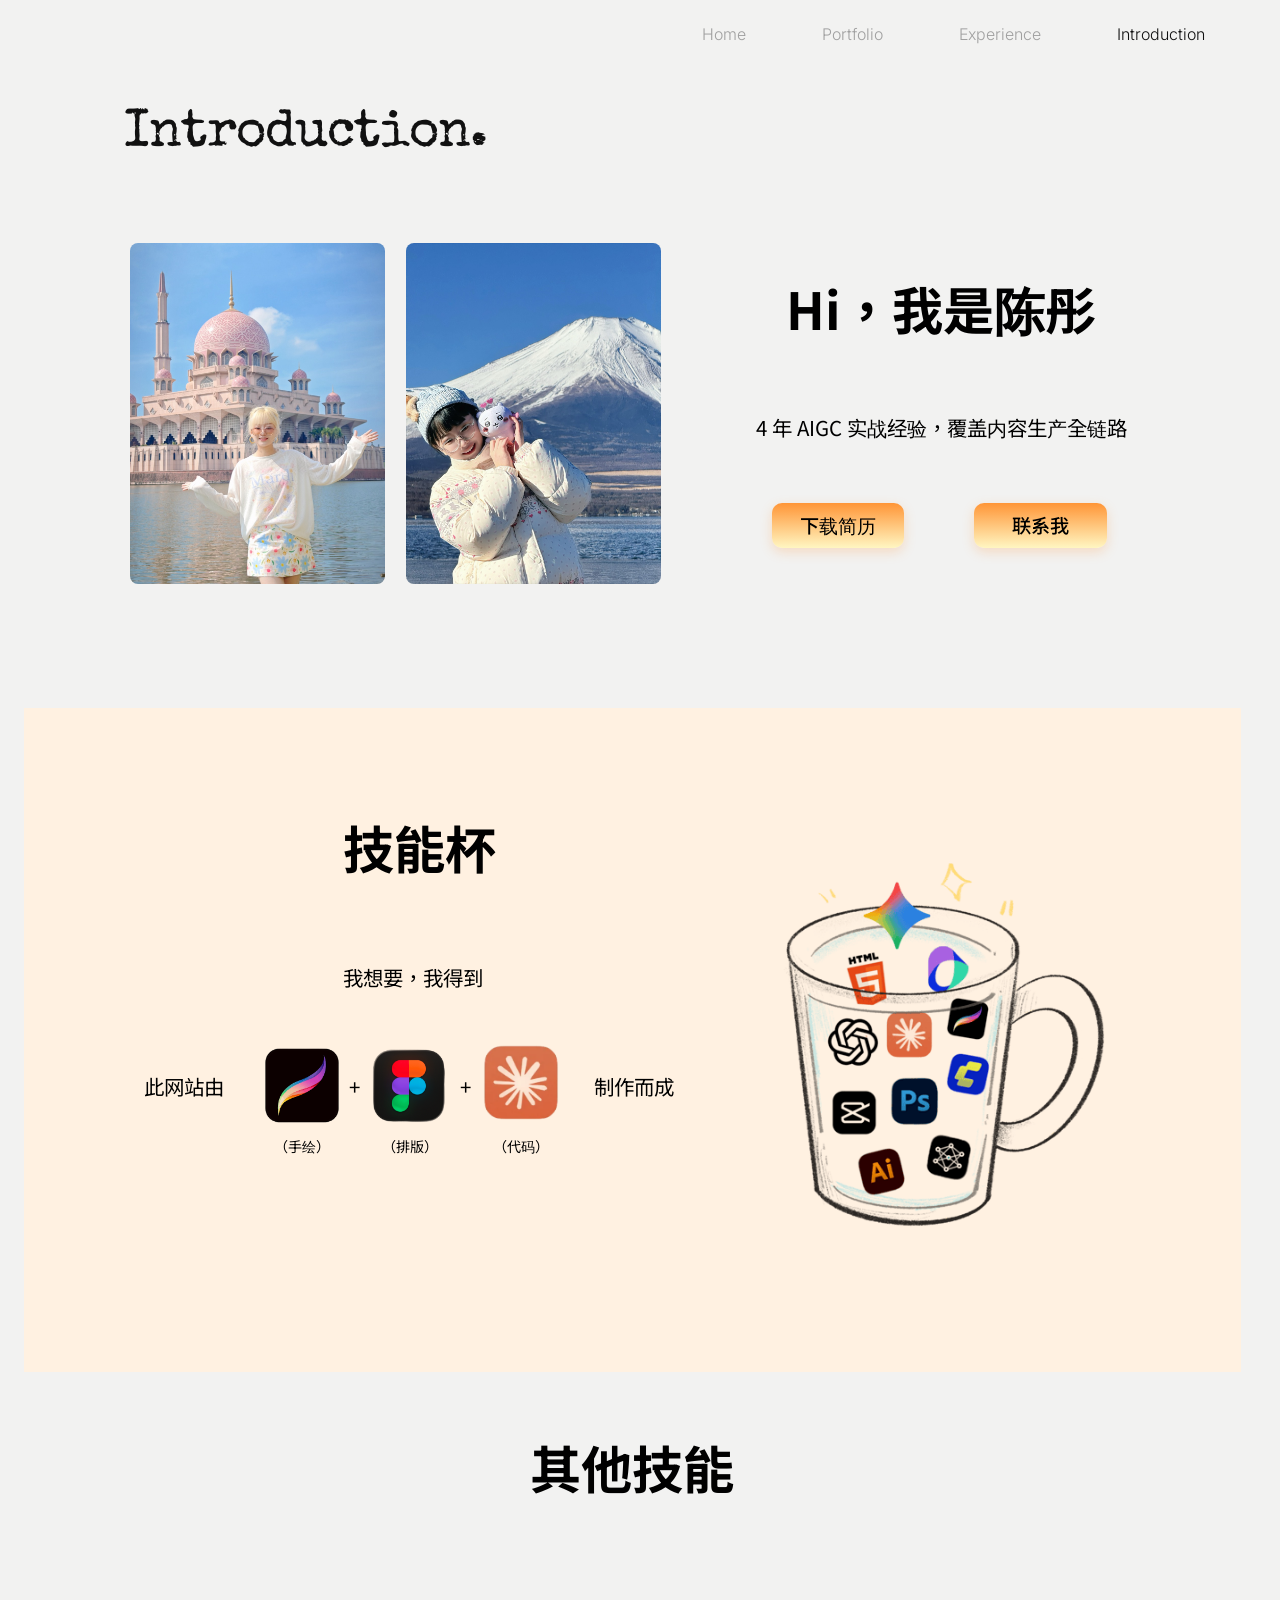
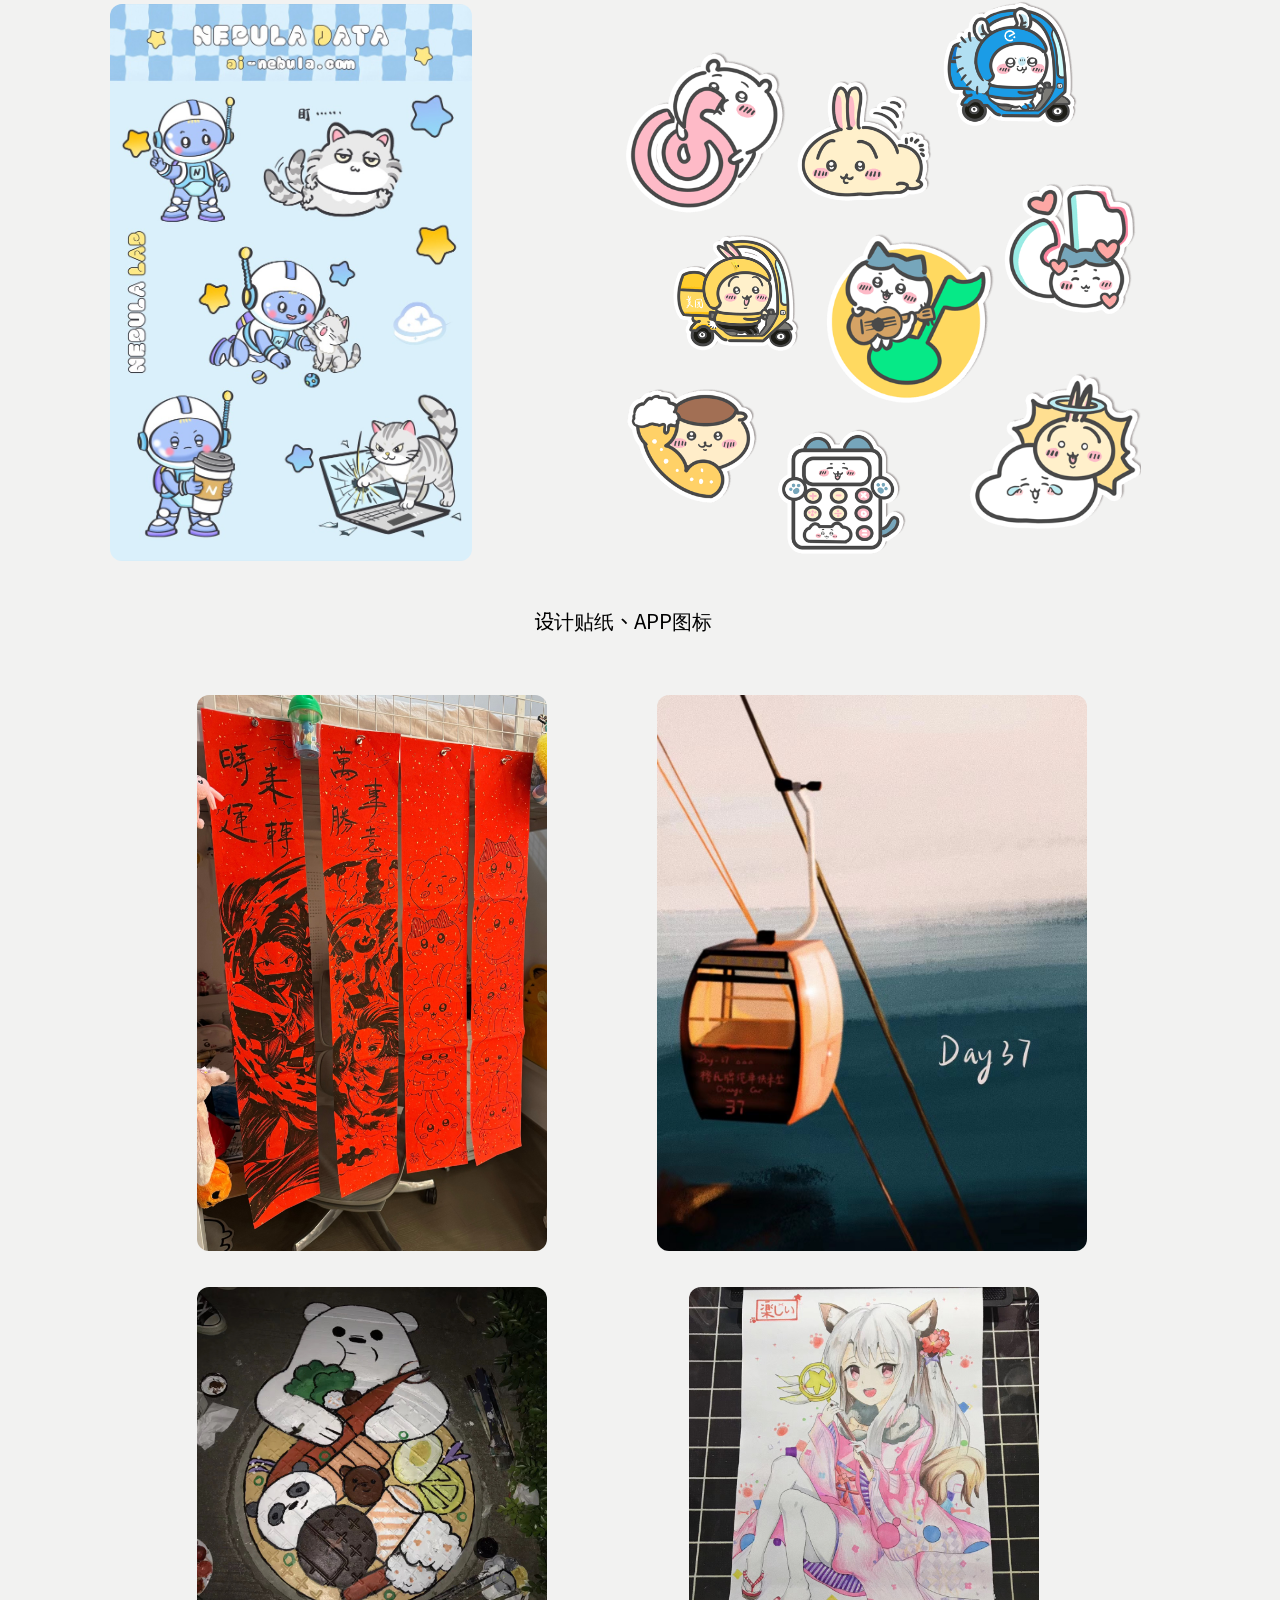
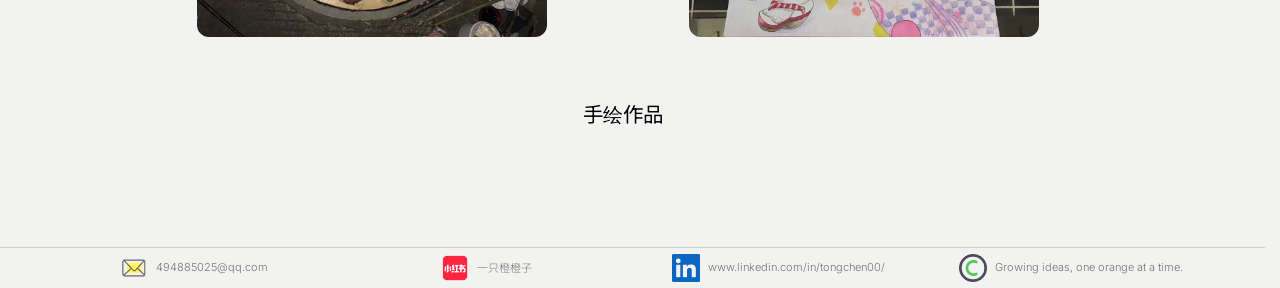
==== commit b88e72cc: "perf: optimize Experience and About page first paint - Compress 9 app icons (2048px → 256px, ~4MB to" ====
--- a/about.html
+++ b/about.html
@@ -8,6 +8,8 @@
   <link rel="preconnect" href="https://fonts.gstatic.com" crossorigin>
   <link href="https://fonts.googleapis.com/css2?family=AR+One+Sans:wght@400;500&family=Inter:wght@300;400;600;700&family=Special+Elite&family=Noto+Sans+HK:wght@400;500;700&family=Source+Code+Pro:wght@400;500&display=swap" rel="stylesheet">
   <link rel="stylesheet" href="styles.css">
+  <link rel="preload" as="image" href="./images/about/photo1.png" fetchpriority="high">
+  <link rel="preload" as="image" href="./images/about/photo2.png" fetchpriority="high">
 </head>
 <body class="inner about">
 
@@ -26,8 +28,8 @@
     <div class="about-board">
 
       <!-- ===== part01 · Hi 我是陈彤 ===== -->
-      <img class="ab-photo1" src="./images/about/photo1.png" alt="陈彤照片 1" />
-      <img class="ab-photo2" src="./images/about/photo2.png" alt="陈彤照片 2" />
+      <img class="ab-photo1" src="./images/about/photo1.png" alt="陈彤照片 1" fetchpriority="high" />
+      <img class="ab-photo2" src="./images/about/photo2.png" alt="陈彤照片 2" fetchpriority="high" />
       <h1 class="ab-title-hi">Hi，我是陈彤</h1>
       <p class="ab-subtitle">4 年 AIGC 实战经验，覆盖内容生产全链路</p>
       <a class="ab-btn ab-btn-resume" href="./resume.pdf" download="陈彤-简历.pdf">下载简历</a>
@@ -35,16 +37,16 @@
 
       <!-- ===== part02 · 技能杯 ===== -->
       <div class="ab-part02-bg"></div>
-      <img class="ab-skill-cup" src="./images/about/skill-cup.png" alt="技能杯" />
+      <img loading="lazy" class="ab-skill-cup" src="./images/about/skill-cup.png" alt="技能杯" />
       <h2 class="ab-title-skill">技能杯</h2>
       <p class="ab-skill-tag">我想要，我得到</p>
 
       <p class="ab-tools-text ab-tools-text-1">此网站由</p>
-      <img class="ab-tool ab-tool-ps" src="./images/about/tool-ps.png" alt="Photoshop" />
+      <img loading="lazy" class="ab-tool ab-tool-ps" src="./images/about/tool-ps.png" alt="Photoshop" />
       <span class="ab-plus ab-plus-1">+</span>
-      <img class="ab-tool ab-tool-figma" src="./images/about/tool-figma.png" alt="Figma" />
+      <img loading="lazy" class="ab-tool ab-tool-figma" src="./images/about/tool-figma.png" alt="Figma" />
       <span class="ab-plus ab-plus-2">+</span>
-      <img class="ab-tool ab-tool-claude" src="./images/about/tool-claude.png" alt="Claude" />
+      <img loading="lazy" class="ab-tool ab-tool-claude" src="./images/about/tool-claude.png" alt="Claude" />
       <p class="ab-tools-text ab-tools-text-2">制作而成</p>
       <p class="ab-tool-label ab-tool-label-1">（手绘）</p>
       <p class="ab-tool-label ab-tool-label-2">（排版）</p>
@@ -53,23 +55,23 @@
       <!-- ===== part03 · 其他技能 ===== -->
       <h2 class="ab-title-skills">其他技能</h2>
 
-      <img class="ab-sticker" src="./images/about/sticker.png" alt="贴纸 / APP 图标设计" />
+      <img loading="lazy" class="ab-sticker" src="./images/about/sticker.png" alt="贴纸 / APP 图标设计" />
       <p class="ab-sticker-label">设计贴纸、APP图标</p>
 
-      <img class="ab-icon ab-icon-163music"   src="./images/about/icon-163music.png"   alt="" />
-      <img class="ab-icon ab-icon-weibo"      src="./images/about/icon-weibo.png"      alt="" />
-      <img class="ab-icon ab-icon-meituan"    src="./images/about/icon-meituan.png"    alt="" />
-      <img class="ab-icon ab-icon-qqmusic"    src="./images/about/icon-qqmusic.png"    alt="" />
-      <img class="ab-icon ab-icon-eleme"      src="./images/about/icon-eleme.png"      alt="" />
-      <img class="ab-icon ab-icon-douyin"     src="./images/about/icon-douyin.png"     alt="" />
-      <img class="ab-icon ab-icon-phone"      src="./images/about/icon-phone.png"      alt="" />
-      <img class="ab-icon ab-icon-weather"    src="./images/about/icon-weather.png"    alt="" />
-      <img class="ab-icon ab-icon-calculator" src="./images/about/icon-calculator.png" alt="" />
+      <img loading="lazy" class="ab-icon ab-icon-163music"   src="./images/about/icon-163music.png"   alt="" />
+      <img loading="lazy" class="ab-icon ab-icon-weibo"      src="./images/about/icon-weibo.png"      alt="" />
+      <img loading="lazy" class="ab-icon ab-icon-meituan"    src="./images/about/icon-meituan.png"    alt="" />
+      <img loading="lazy" class="ab-icon ab-icon-qqmusic"    src="./images/about/icon-qqmusic.png"    alt="" />
+      <img loading="lazy" class="ab-icon ab-icon-eleme"      src="./images/about/icon-eleme.png"      alt="" />
+      <img loading="lazy" class="ab-icon ab-icon-douyin"     src="./images/about/icon-douyin.png"     alt="" />
+      <img loading="lazy" class="ab-icon ab-icon-phone"      src="./images/about/icon-phone.png"      alt="" />
+      <img loading="lazy" class="ab-icon ab-icon-weather"    src="./images/about/icon-weather.png"    alt="" />
+      <img loading="lazy" class="ab-icon ab-icon-calculator" src="./images/about/icon-calculator.png" alt="" />
 
-      <img class="ab-draw ab-draw-1" src="./images/about/draw1.png" alt="手绘作品 1" />
-      <img class="ab-draw ab-draw-2" src="./images/about/draw4.png" alt="手绘作品 2" />
-      <img class="ab-draw ab-draw-3" src="./images/about/draw3.png" alt="手绘作品 3" />
-      <img class="ab-draw ab-draw-4" src="./images/about/draw2.png" alt="手绘作品 4" />
+      <img loading="lazy" class="ab-draw ab-draw-1" src="./images/about/draw1.png" alt="手绘作品 1" />
+      <img loading="lazy" class="ab-draw ab-draw-2" src="./images/about/draw4.png" alt="手绘作品 2" />
+      <img loading="lazy" class="ab-draw ab-draw-3" src="./images/about/draw3.png" alt="手绘作品 3" />
+      <img loading="lazy" class="ab-draw ab-draw-4" src="./images/about/draw2.png" alt="手绘作品 4" />
 
       <p class="ab-draw-label">手绘作品</p>
     </div>
@@ -78,19 +80,19 @@
   <footer>
     <div class="footer-inner code">
       <div class="footer-item">
-        <img class="footer-icon" src="./images/UI/Email.png" alt="Email" />
+        <img loading="lazy" class="footer-icon" src="./images/UI/Email.png" alt="Email" />
         <a href="mailto:494885025@qq.com">494885025@qq.com</a>
       </div>
       <div class="footer-item">
-        <img class="footer-icon" src="./images/UI/Rednote.png" alt="Rednote" />
+        <img loading="lazy" class="footer-icon" src="./images/UI/Rednote.png" alt="Rednote" />
         <a class="cn-serif" href="https://www.xiaohongshu.com/user/profile/608949a9000000000101de95?xsec_token=ABeM8Un3uuypA7dOGqYhXfcfPrAej8FT4cInKEH543rTo%3D&amp;xsec_source=pc_search" target="_blank" rel="noopener">一只橙橙子</a>
       </div>
       <div class="footer-item">
-        <img class="footer-icon" src="./images/UI/Linkedin.png" alt="LinkedIn" />
+        <img loading="lazy" class="footer-icon" src="./images/UI/Linkedin.png" alt="LinkedIn" />
         <a href="https://www.linkedin.com/in/tongchen00/" target="_blank" rel="noopener">www.linkedin.com/in/tongchen00/</a>
       </div>
       <div class="footer-item">
-        <img class="footer-icon" src="./images/UI/Rights.png" alt="Rights" />
+        <img loading="lazy" class="footer-icon" src="./images/UI/Rights.png" alt="Rights" />
         <span>Growing ideas, one orange at a time.</span>
       </div>
     </div>
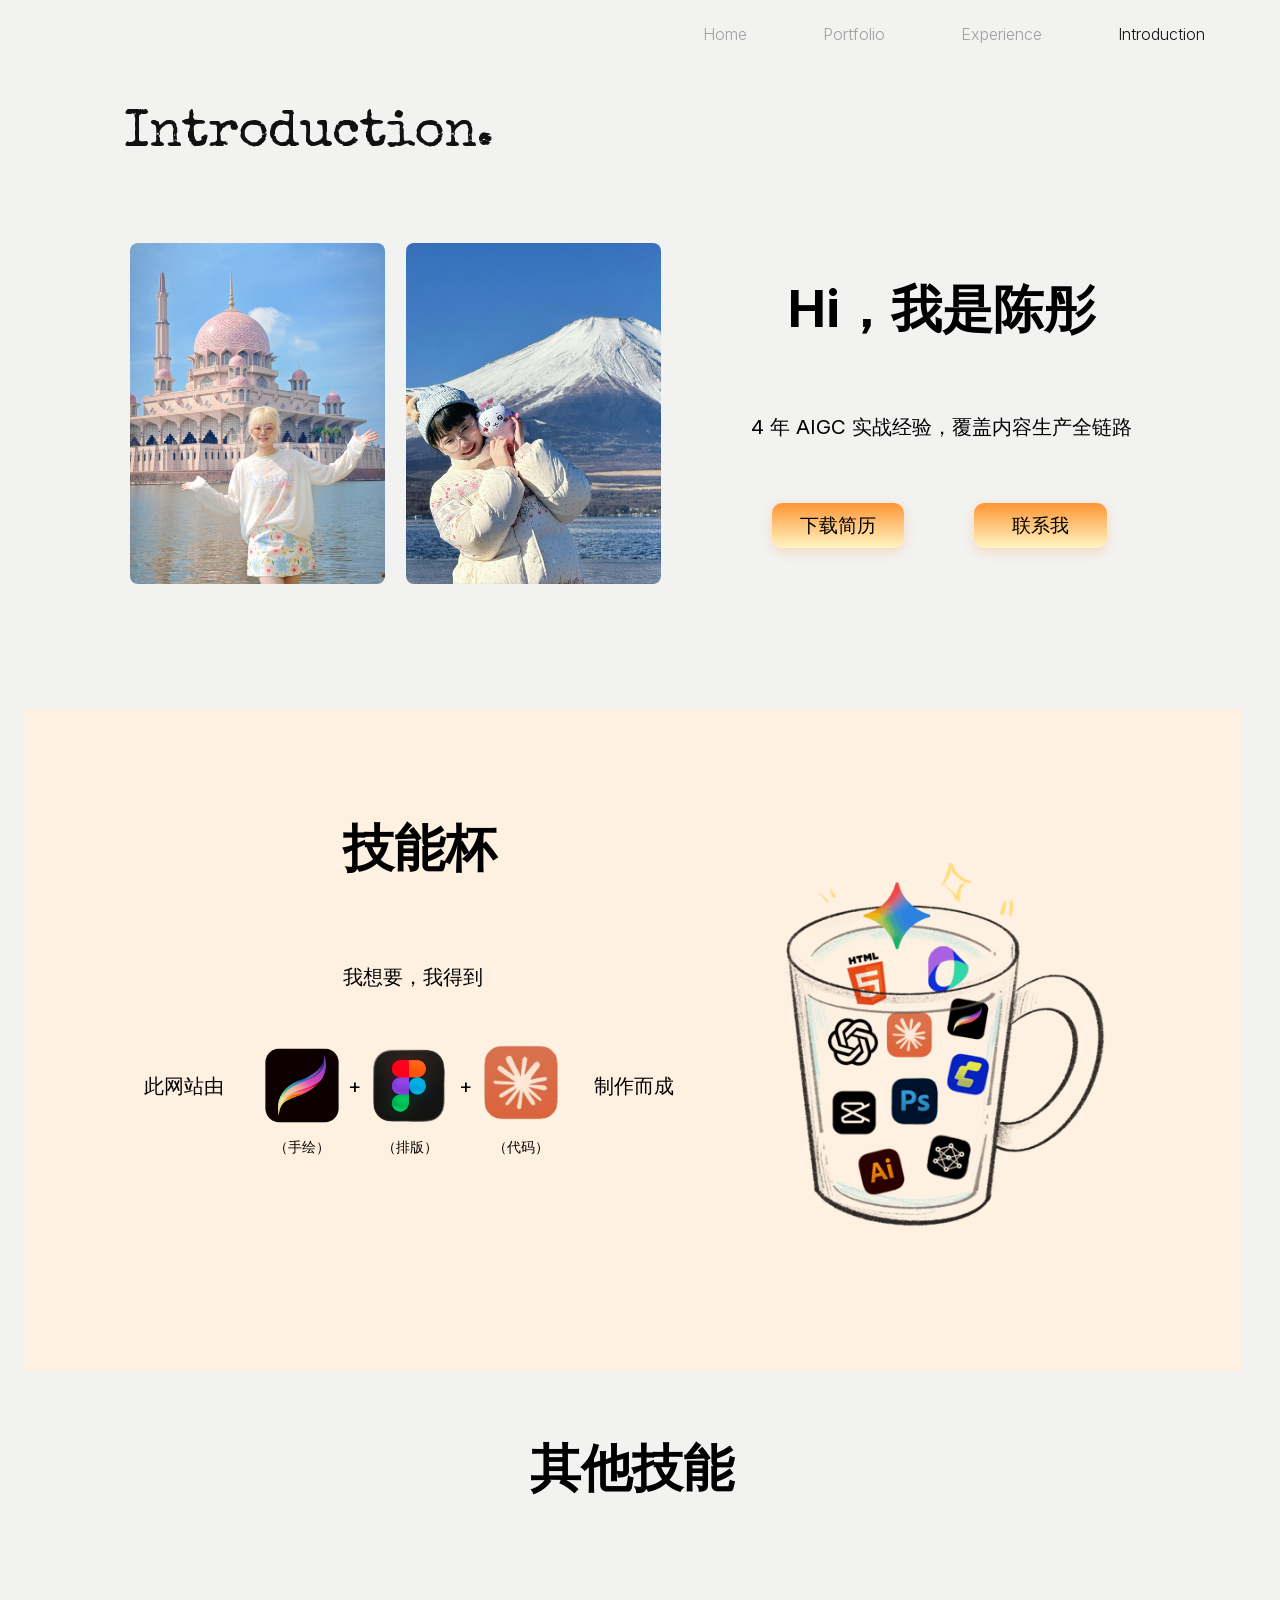
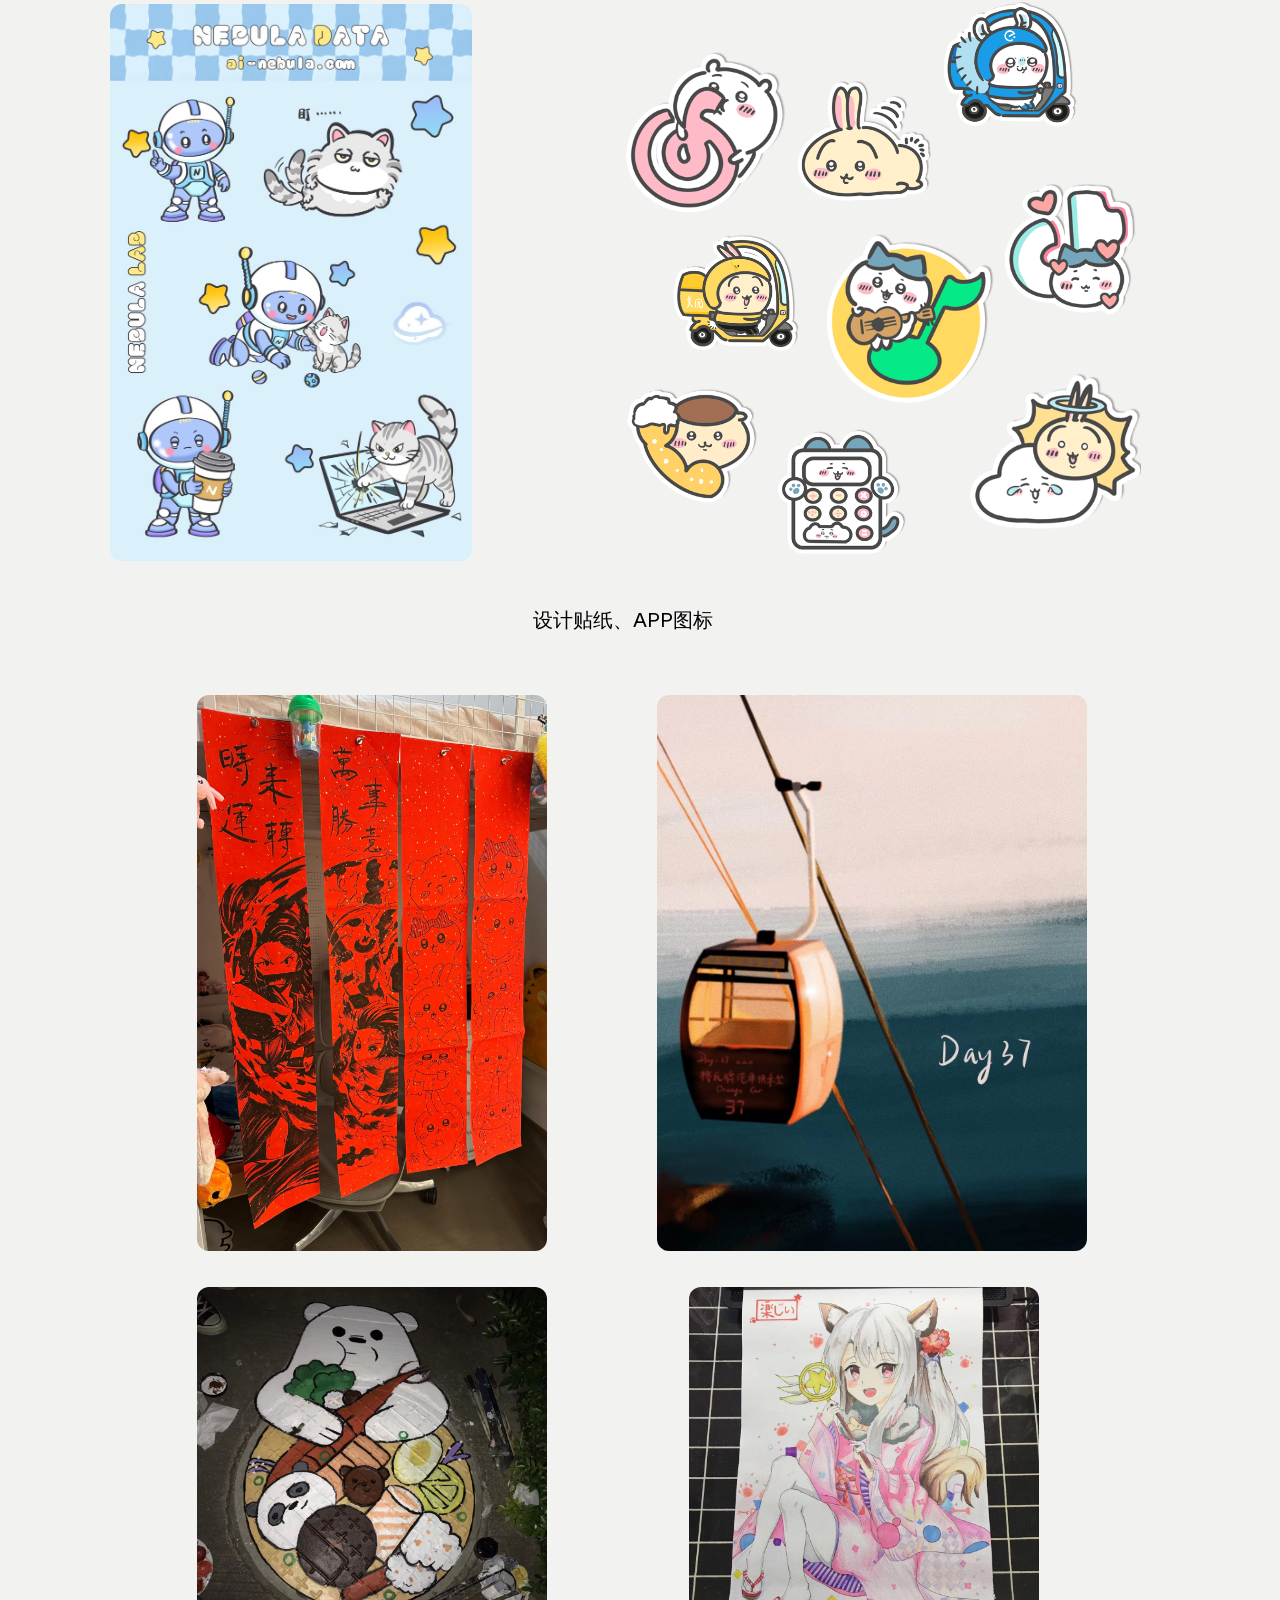
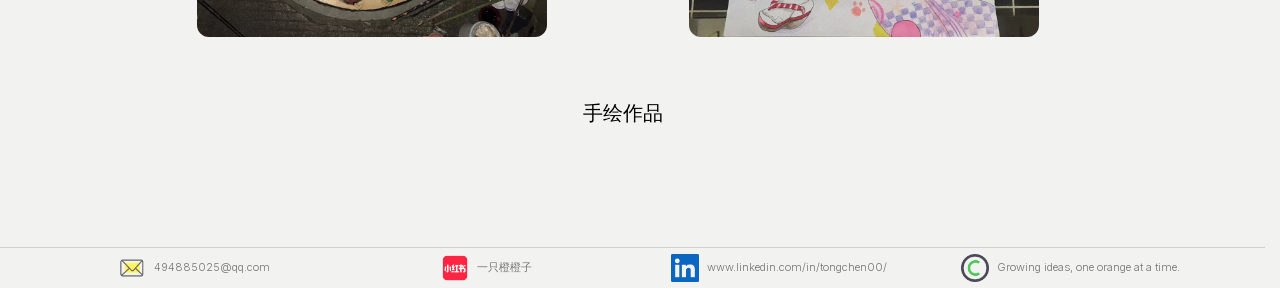
==== commit b6a49c51: "perf: self-host Google Fonts for offline + faster online - Download 19 woff2 files (492KB total) for" ====
--- a/about.html
+++ b/about.html
@@ -2,11 +2,29 @@
 <html lang="zh-CN">
 <head>
   <meta charset="UTF-8" />
-  <meta name="viewport" content="width=device-width, initial-scale=1" />
-  <title>About · 陈彤</title>
-  <link rel="preconnect" href="https://fonts.googleapis.com">
-  <link rel="preconnect" href="https://fonts.gstatic.com" crossorigin>
-  <link href="https://fonts.googleapis.com/css2?family=AR+One+Sans:wght@400;500&family=Inter:wght@300;400;600;700&family=Special+Elite&family=Noto+Sans+HK:wght@400;500;700&family=Source+Code+Pro:wght@400;500&display=swap" rel="stylesheet">
+  <meta name="viewport" content="width=1280">
+
+  <link rel="icon" type="image/png" sizes="32x32" href="./favicon-32.png">
+  <link rel="icon" type="image/png" sizes="16x16" href="./favicon-16.png">
+  <link rel="apple-touch-icon" sizes="180x180" href="./apple-touch-icon.png">
+  <link rel="icon" type="image/png" sizes="192x192" href="./favicon-192.png">
+
+  <!-- SEO + 社交分享预览（OG / Twitter / 微信卡片） -->
+  <meta name="description" content="4 年 AIGC 实战经验，覆盖内容生产全链路。手绘风格个人作品集，分享 IP/海报/AI 视频/工作流作品。">
+  <meta property="og:type" content="website">
+  <meta property="og:url" content="https://lidaqiang1997.github.io/chen-tong-portfolio/about.html">
+  <meta property="og:title" content="About · 陈彤">
+  <meta property="og:description" content="4 年 AIGC 实战经验，覆盖内容生产全链路。手绘风格个人作品集，分享 IP/海报/AI 视频/工作流作品。">
+  <meta property="og:image" content="https://lidaqiang1997.github.io/chen-tong-portfolio/og-image.png">
+  <meta property="og:image:width" content="1200">
+  <meta property="og:image:height" content="630">
+  <meta property="og:site_name" content="陈彤的小本子">
+  <meta property="og:locale" content="zh_CN">
+  <meta name="twitter:card" content="summary_large_image">
+  <meta name="twitter:title" content="About · 陈彤">
+  <meta name="twitter:description" content="4 年 AIGC 实战经验，覆盖内容生产全链路。手绘风格个人作品集，分享 IP/海报/AI 视频/工作流作品。">
+  <meta name="twitter:image" content="https://lidaqiang1997.github.io/chen-tong-portfolio/og-image.png">    <title>About · 陈彤</title>
+  <link rel="stylesheet" href="./fonts.css">
   <link rel="stylesheet" href="styles.css">
   <link rel="preload" as="image" href="./images/about/photo1.png" fetchpriority="high">
   <link rel="preload" as="image" href="./images/about/photo2.png" fetchpriority="high">
--- a/fonts.css
+++ b/fonts.css
@@ -0,0 +1,450 @@
+/* vietnamese */
+@font-face {
+  font-family: 'AR One Sans';
+  font-style: normal;
+  font-weight: 400;
+  font-display: swap;
+  src: url(./fonts/font-002.woff2) format('woff2');
+  unicode-range: U+0102-0103, U+0110-0111, U+0128-0129, U+0168-0169, U+01A0-01A1, U+01AF-01B0, U+0300-0301, U+0303-0304, U+0308-0309, U+0323, U+0329, U+1EA0-1EF9, U+20AB;
+}
+/* latin-ext */
+@font-face {
+  font-family: 'AR One Sans';
+  font-style: normal;
+  font-weight: 400;
+  font-display: swap;
+  src: url(./fonts/font-001.woff2) format('woff2');
+  unicode-range: U+0100-02BA, U+02BD-02C5, U+02C7-02CC, U+02CE-02D7, U+02DD-02FF, U+0304, U+0308, U+0329, U+1D00-1DBF, U+1E00-1E9F, U+1EF2-1EFF, U+2020, U+20A0-20AB, U+20AD-20C0, U+2113, U+2C60-2C7F, U+A720-A7FF;
+}
+/* latin */
+@font-face {
+  font-family: 'AR One Sans';
+  font-style: normal;
+  font-weight: 400;
+  font-display: swap;
+  src: url(./fonts/font-003.woff2) format('woff2');
+  unicode-range: U+0000-00FF, U+0131, U+0152-0153, U+02BB-02BC, U+02C6, U+02DA, U+02DC, U+0304, U+0308, U+0329, U+2000-206F, U+20AC, U+2122, U+2191, U+2193, U+2212, U+2215, U+FEFF, U+FFFD;
+}
+/* vietnamese */
+@font-face {
+  font-family: 'AR One Sans';
+  font-style: normal;
+  font-weight: 500;
+  font-display: swap;
+  src: url(./fonts/font-002.woff2) format('woff2');
+  unicode-range: U+0102-0103, U+0110-0111, U+0128-0129, U+0168-0169, U+01A0-01A1, U+01AF-01B0, U+0300-0301, U+0303-0304, U+0308-0309, U+0323, U+0329, U+1EA0-1EF9, U+20AB;
+}
+/* latin-ext */
+@font-face {
+  font-family: 'AR One Sans';
+  font-style: normal;
+  font-weight: 500;
+  font-display: swap;
+  src: url(./fonts/font-001.woff2) format('woff2');
+  unicode-range: U+0100-02BA, U+02BD-02C5, U+02C7-02CC, U+02CE-02D7, U+02DD-02FF, U+0304, U+0308, U+0329, U+1D00-1DBF, U+1E00-1E9F, U+1EF2-1EFF, U+2020, U+20A0-20AB, U+20AD-20C0, U+2113, U+2C60-2C7F, U+A720-A7FF;
+}
+/* latin */
+@font-face {
+  font-family: 'AR One Sans';
+  font-style: normal;
+  font-weight: 500;
+  font-display: swap;
+  src: url(./fonts/font-003.woff2) format('woff2');
+  unicode-range: U+0000-00FF, U+0131, U+0152-0153, U+02BB-02BC, U+02C6, U+02DA, U+02DC, U+0304, U+0308, U+0329, U+2000-206F, U+20AC, U+2122, U+2191, U+2193, U+2212, U+2215, U+FEFF, U+FFFD;
+}
+/* cyrillic-ext */
+@font-face {
+  font-family: 'Inter';
+  font-style: normal;
+  font-weight: 300;
+  font-display: swap;
+  src: url(./fonts/font-008.woff2) format('woff2');
+  unicode-range: U+0460-052F, U+1C80-1C8A, U+20B4, U+2DE0-2DFF, U+A640-A69F, U+FE2E-FE2F;
+}
+/* cyrillic */
+@font-face {
+  font-family: 'Inter';
+  font-style: normal;
+  font-weight: 300;
+  font-display: swap;
+  src: url(./fonts/font-004.woff2) format('woff2');
+  unicode-range: U+0301, U+0400-045F, U+0490-0491, U+04B0-04B1, U+2116;
+}
+/* greek-ext */
+@font-face {
+  font-family: 'Inter';
+  font-style: normal;
+  font-weight: 300;
+  font-display: swap;
+  src: url(./fonts/font-010.woff2) format('woff2');
+  unicode-range: U+1F00-1FFF;
+}
+/* greek */
+@font-face {
+  font-family: 'Inter';
+  font-style: normal;
+  font-weight: 300;
+  font-display: swap;
+  src: url(./fonts/font-005.woff2) format('woff2');
+  unicode-range: U+0370-0377, U+037A-037F, U+0384-038A, U+038C, U+038E-03A1, U+03A3-03FF;
+}
+/* vietnamese */
+@font-face {
+  font-family: 'Inter';
+  font-style: normal;
+  font-weight: 300;
+  font-display: swap;
+  src: url(./fonts/font-009.woff2) format('woff2');
+  unicode-range: U+0102-0103, U+0110-0111, U+0128-0129, U+0168-0169, U+01A0-01A1, U+01AF-01B0, U+0300-0301, U+0303-0304, U+0308-0309, U+0323, U+0329, U+1EA0-1EF9, U+20AB;
+}
+/* latin-ext */
+@font-face {
+  font-family: 'Inter';
+  font-style: normal;
+  font-weight: 300;
+  font-display: swap;
+  src: url(./fonts/font-007.woff2) format('woff2');
+  unicode-range: U+0100-02BA, U+02BD-02C5, U+02C7-02CC, U+02CE-02D7, U+02DD-02FF, U+0304, U+0308, U+0329, U+1D00-1DBF, U+1E00-1E9F, U+1EF2-1EFF, U+2020, U+20A0-20AB, U+20AD-20C0, U+2113, U+2C60-2C7F, U+A720-A7FF;
+}
+/* latin */
+@font-face {
+  font-family: 'Inter';
+  font-style: normal;
+  font-weight: 300;
+  font-display: swap;
+  src: url(./fonts/font-006.woff2) format('woff2');
+  unicode-range: U+0000-00FF, U+0131, U+0152-0153, U+02BB-02BC, U+02C6, U+02DA, U+02DC, U+0304, U+0308, U+0329, U+2000-206F, U+20AC, U+2122, U+2191, U+2193, U+2212, U+2215, U+FEFF, U+FFFD;
+}
+/* cyrillic-ext */
+@font-face {
+  font-family: 'Inter';
+  font-style: normal;
+  font-weight: 400;
+  font-display: swap;
+  src: url(./fonts/font-008.woff2) format('woff2');
+  unicode-range: U+0460-052F, U+1C80-1C8A, U+20B4, U+2DE0-2DFF, U+A640-A69F, U+FE2E-FE2F;
+}
+/* cyrillic */
+@font-face {
+  font-family: 'Inter';
+  font-style: normal;
+  font-weight: 400;
+  font-display: swap;
+  src: url(./fonts/font-004.woff2) format('woff2');
+  unicode-range: U+0301, U+0400-045F, U+0490-0491, U+04B0-04B1, U+2116;
+}
+/* greek-ext */
+@font-face {
+  font-family: 'Inter';
+  font-style: normal;
+  font-weight: 400;
+  font-display: swap;
+  src: url(./fonts/font-010.woff2) format('woff2');
+  unicode-range: U+1F00-1FFF;
+}
+/* greek */
+@font-face {
+  font-family: 'Inter';
+  font-style: normal;
+  font-weight: 400;
+  font-display: swap;
+  src: url(./fonts/font-005.woff2) format('woff2');
+  unicode-range: U+0370-0377, U+037A-037F, U+0384-038A, U+038C, U+038E-03A1, U+03A3-03FF;
+}
+/* vietnamese */
+@font-face {
+  font-family: 'Inter';
+  font-style: normal;
+  font-weight: 400;
+  font-display: swap;
+  src: url(./fonts/font-009.woff2) format('woff2');
+  unicode-range: U+0102-0103, U+0110-0111, U+0128-0129, U+0168-0169, U+01A0-01A1, U+01AF-01B0, U+0300-0301, U+0303-0304, U+0308-0309, U+0323, U+0329, U+1EA0-1EF9, U+20AB;
+}
+/* latin-ext */
+@font-face {
+  font-family: 'Inter';
+  font-style: normal;
+  font-weight: 400;
+  font-display: swap;
+  src: url(./fonts/font-007.woff2) format('woff2');
+  unicode-range: U+0100-02BA, U+02BD-02C5, U+02C7-02CC, U+02CE-02D7, U+02DD-02FF, U+0304, U+0308, U+0329, U+1D00-1DBF, U+1E00-1E9F, U+1EF2-1EFF, U+2020, U+20A0-20AB, U+20AD-20C0, U+2113, U+2C60-2C7F, U+A720-A7FF;
+}
+/* latin */
+@font-face {
+  font-family: 'Inter';
+  font-style: normal;
+  font-weight: 400;
+  font-display: swap;
+  src: url(./fonts/font-006.woff2) format('woff2');
+  unicode-range: U+0000-00FF, U+0131, U+0152-0153, U+02BB-02BC, U+02C6, U+02DA, U+02DC, U+0304, U+0308, U+0329, U+2000-206F, U+20AC, U+2122, U+2191, U+2193, U+2212, U+2215, U+FEFF, U+FFFD;
+}
+/* cyrillic-ext */
+@font-face {
+  font-family: 'Inter';
+  font-style: normal;
+  font-weight: 600;
+  font-display: swap;
+  src: url(./fonts/font-008.woff2) format('woff2');
+  unicode-range: U+0460-052F, U+1C80-1C8A, U+20B4, U+2DE0-2DFF, U+A640-A69F, U+FE2E-FE2F;
+}
+/* cyrillic */
+@font-face {
+  font-family: 'Inter';
+  font-style: normal;
+  font-weight: 600;
+  font-display: swap;
+  src: url(./fonts/font-004.woff2) format('woff2');
+  unicode-range: U+0301, U+0400-045F, U+0490-0491, U+04B0-04B1, U+2116;
+}
+/* greek-ext */
+@font-face {
+  font-family: 'Inter';
+  font-style: normal;
+  font-weight: 600;
+  font-display: swap;
+  src: url(./fonts/font-010.woff2) format('woff2');
+  unicode-range: U+1F00-1FFF;
+}
+/* greek */
+@font-face {
+  font-family: 'Inter';
+  font-style: normal;
+  font-weight: 600;
+  font-display: swap;
+  src: url(./fonts/font-005.woff2) format('woff2');
+  unicode-range: U+0370-0377, U+037A-037F, U+0384-038A, U+038C, U+038E-03A1, U+03A3-03FF;
+}
+/* vietnamese */
+@font-face {
+  font-family: 'Inter';
+  font-style: normal;
+  font-weight: 600;
+  font-display: swap;
+  src: url(./fonts/font-009.woff2) format('woff2');
+  unicode-range: U+0102-0103, U+0110-0111, U+0128-0129, U+0168-0169, U+01A0-01A1, U+01AF-01B0, U+0300-0301, U+0303-0304, U+0308-0309, U+0323, U+0329, U+1EA0-1EF9, U+20AB;
+}
+/* latin-ext */
+@font-face {
+  font-family: 'Inter';
+  font-style: normal;
+  font-weight: 600;
+  font-display: swap;
+  src: url(./fonts/font-007.woff2) format('woff2');
+  unicode-range: U+0100-02BA, U+02BD-02C5, U+02C7-02CC, U+02CE-02D7, U+02DD-02FF, U+0304, U+0308, U+0329, U+1D00-1DBF, U+1E00-1E9F, U+1EF2-1EFF, U+2020, U+20A0-20AB, U+20AD-20C0, U+2113, U+2C60-2C7F, U+A720-A7FF;
+}
+/* latin */
+@font-face {
+  font-family: 'Inter';
+  font-style: normal;
+  font-weight: 600;
+  font-display: swap;
+  src: url(./fonts/font-006.woff2) format('woff2');
+  unicode-range: U+0000-00FF, U+0131, U+0152-0153, U+02BB-02BC, U+02C6, U+02DA, U+02DC, U+0304, U+0308, U+0329, U+2000-206F, U+20AC, U+2122, U+2191, U+2193, U+2212, U+2215, U+FEFF, U+FFFD;
+}
+/* cyrillic-ext */
+@font-face {
+  font-family: 'Inter';
+  font-style: normal;
+  font-weight: 700;
+  font-display: swap;
+  src: url(./fonts/font-008.woff2) format('woff2');
+  unicode-range: U+0460-052F, U+1C80-1C8A, U+20B4, U+2DE0-2DFF, U+A640-A69F, U+FE2E-FE2F;
+}
+/* cyrillic */
+@font-face {
+  font-family: 'Inter';
+  font-style: normal;
+  font-weight: 700;
+  font-display: swap;
+  src: url(./fonts/font-004.woff2) format('woff2');
+  unicode-range: U+0301, U+0400-045F, U+0490-0491, U+04B0-04B1, U+2116;
+}
+/* greek-ext */
+@font-face {
+  font-family: 'Inter';
+  font-style: normal;
+  font-weight: 700;
+  font-display: swap;
+  src: url(./fonts/font-010.woff2) format('woff2');
+  unicode-range: U+1F00-1FFF;
+}
+/* greek */
+@font-face {
+  font-family: 'Inter';
+  font-style: normal;
+  font-weight: 700;
+  font-display: swap;
+  src: url(./fonts/font-005.woff2) format('woff2');
+  unicode-range: U+0370-0377, U+037A-037F, U+0384-038A, U+038C, U+038E-03A1, U+03A3-03FF;
+}
+/* vietnamese */
+@font-face {
+  font-family: 'Inter';
+  font-style: normal;
+  font-weight: 700;
+  font-display: swap;
+  src: url(./fonts/font-009.woff2) format('woff2');
+  unicode-range: U+0102-0103, U+0110-0111, U+0128-0129, U+0168-0169, U+01A0-01A1, U+01AF-01B0, U+0300-0301, U+0303-0304, U+0308-0309, U+0323, U+0329, U+1EA0-1EF9, U+20AB;
+}
+/* latin-ext */
+@font-face {
+  font-family: 'Inter';
+  font-style: normal;
+  font-weight: 700;
+  font-display: swap;
+  src: url(./fonts/font-007.woff2) format('woff2');
+  unicode-range: U+0100-02BA, U+02BD-02C5, U+02C7-02CC, U+02CE-02D7, U+02DD-02FF, U+0304, U+0308, U+0329, U+1D00-1DBF, U+1E00-1E9F, U+1EF2-1EFF, U+2020, U+20A0-20AB, U+20AD-20C0, U+2113, U+2C60-2C7F, U+A720-A7FF;
+}
+/* latin */
+@font-face {
+  font-family: 'Inter';
+  font-style: normal;
+  font-weight: 700;
+  font-display: swap;
+  src: url(./fonts/font-006.woff2) format('woff2');
+  unicode-range: U+0000-00FF, U+0131, U+0152-0153, U+02BB-02BC, U+02C6, U+02DA, U+02DC, U+0304, U+0308, U+0329, U+2000-206F, U+20AC, U+2122, U+2191, U+2193, U+2212, U+2215, U+FEFF, U+FFFD;
+}
+/* cyrillic-ext */
+@font-face {
+  font-family: 'Source Code Pro';
+  font-style: normal;
+  font-weight: 400;
+  font-display: swap;
+  src: url(./fonts/font-013.woff2) format('woff2');
+  unicode-range: U+0460-052F, U+1C80-1C8A, U+20B4, U+2DE0-2DFF, U+A640-A69F, U+FE2E-FE2F;
+}
+/* cyrillic */
+@font-face {
+  font-family: 'Source Code Pro';
+  font-style: normal;
+  font-weight: 400;
+  font-display: swap;
+  src: url(./fonts/font-015.woff2) format('woff2');
+  unicode-range: U+0301, U+0400-045F, U+0490-0491, U+04B0-04B1, U+2116;
+}
+/* greek-ext */
+@font-face {
+  font-family: 'Source Code Pro';
+  font-style: normal;
+  font-weight: 400;
+  font-display: swap;
+  src: url(./fonts/font-012.woff2) format('woff2');
+  unicode-range: U+1F00-1FFF;
+}
+/* greek */
+@font-face {
+  font-family: 'Source Code Pro';
+  font-style: normal;
+  font-weight: 400;
+  font-display: swap;
+  src: url(./fonts/font-017.woff2) format('woff2');
+  unicode-range: U+0370-0377, U+037A-037F, U+0384-038A, U+038C, U+038E-03A1, U+03A3-03FF;
+}
+/* vietnamese */
+@font-face {
+  font-family: 'Source Code Pro';
+  font-style: normal;
+  font-weight: 400;
+  font-display: swap;
+  src: url(./fonts/font-014.woff2) format('woff2');
+  unicode-range: U+0102-0103, U+0110-0111, U+0128-0129, U+0168-0169, U+01A0-01A1, U+01AF-01B0, U+0300-0301, U+0303-0304, U+0308-0309, U+0323, U+0329, U+1EA0-1EF9, U+20AB;
+}
+/* latin-ext */
+@font-face {
+  font-family: 'Source Code Pro';
+  font-style: normal;
+  font-weight: 400;
+  font-display: swap;
+  src: url(./fonts/font-011.woff2) format('woff2');
+  unicode-range: U+0100-02BA, U+02BD-02C5, U+02C7-02CC, U+02CE-02D7, U+02DD-02FF, U+0304, U+0308, U+0329, U+1D00-1DBF, U+1E00-1E9F, U+1EF2-1EFF, U+2020, U+20A0-20AB, U+20AD-20C0, U+2113, U+2C60-2C7F, U+A720-A7FF;
+}
+/* latin */
+@font-face {
+  font-family: 'Source Code Pro';
+  font-style: normal;
+  font-weight: 400;
+  font-display: swap;
+  src: url(./fonts/font-016.woff2) format('woff2');
+  unicode-range: U+0000-00FF, U+0131, U+0152-0153, U+02BB-02BC, U+02C6, U+02DA, U+02DC, U+0304, U+0308, U+0329, U+2000-206F, U+20AC, U+2122, U+2191, U+2193, U+2212, U+2215, U+FEFF, U+FFFD;
+}
+/* cyrillic-ext */
+@font-face {
+  font-family: 'Source Code Pro';
+  font-style: normal;
+  font-weight: 500;
+  font-display: swap;
+  src: url(./fonts/font-013.woff2) format('woff2');
+  unicode-range: U+0460-052F, U+1C80-1C8A, U+20B4, U+2DE0-2DFF, U+A640-A69F, U+FE2E-FE2F;
+}
+/* cyrillic */
+@font-face {
+  font-family: 'Source Code Pro';
+  font-style: normal;
+  font-weight: 500;
+  font-display: swap;
+  src: url(./fonts/font-015.woff2) format('woff2');
+  unicode-range: U+0301, U+0400-045F, U+0490-0491, U+04B0-04B1, U+2116;
+}
+/* greek-ext */
+@font-face {
+  font-family: 'Source Code Pro';
+  font-style: normal;
+  font-weight: 500;
+  font-display: swap;
+  src: url(./fonts/font-012.woff2) format('woff2');
+  unicode-range: U+1F00-1FFF;
+}
+/* greek */
+@font-face {
+  font-family: 'Source Code Pro';
+  font-style: normal;
+  font-weight: 500;
+  font-display: swap;
+  src: url(./fonts/font-017.woff2) format('woff2');
+  unicode-range: U+0370-0377, U+037A-037F, U+0384-038A, U+038C, U+038E-03A1, U+03A3-03FF;
+}
+/* vietnamese */
+@font-face {
+  font-family: 'Source Code Pro';
+  font-style: normal;
+  font-weight: 500;
+  font-display: swap;
+  src: url(./fonts/font-014.woff2) format('woff2');
+  unicode-range: U+0102-0103, U+0110-0111, U+0128-0129, U+0168-0169, U+01A0-01A1, U+01AF-01B0, U+0300-0301, U+0303-0304, U+0308-0309, U+0323, U+0329, U+1EA0-1EF9, U+20AB;
+}
+/* latin-ext */
+@font-face {
+  font-family: 'Source Code Pro';
+  font-style: normal;
+  font-weight: 500;
+  font-display: swap;
+  src: url(./fonts/font-011.woff2) format('woff2');
+  unicode-range: U+0100-02BA, U+02BD-02C5, U+02C7-02CC, U+02CE-02D7, U+02DD-02FF, U+0304, U+0308, U+0329, U+1D00-1DBF, U+1E00-1E9F, U+1EF2-1EFF, U+2020, U+20A0-20AB, U+20AD-20C0, U+2113, U+2C60-2C7F, U+A720-A7FF;
+}
+/* latin */
+@font-face {
+  font-family: 'Source Code Pro';
+  font-style: normal;
+  font-weight: 500;
+  font-display: swap;
+  src: url(./fonts/font-016.woff2) format('woff2');
+  unicode-range: U+0000-00FF, U+0131, U+0152-0153, U+02BB-02BC, U+02C6, U+02DA, U+02DC, U+0304, U+0308, U+0329, U+2000-206F, U+20AC, U+2122, U+2191, U+2193, U+2212, U+2215, U+FEFF, U+FFFD;
+}
+/* latin-ext */
+@font-face {
+  font-family: 'Special Elite';
+  font-style: normal;
+  font-weight: 400;
+  font-display: swap;
+  src: url(./fonts/font-018.woff2) format('woff2');
+  unicode-range: U+0100-02BA, U+02BD-02C5, U+02C7-02CC, U+02CE-02D7, U+02DD-02FF, U+0304, U+0308, U+0329, U+1D00-1DBF, U+1E00-1E9F, U+1EF2-1EFF, U+2020, U+20A0-20AB, U+20AD-20C0, U+2113, U+2C60-2C7F, U+A720-A7FF;
+}
+/* latin */
+@font-face {
+  font-family: 'Special Elite';
+  font-style: normal;
+  font-weight: 400;
+  font-display: swap;
+  src: url(./fonts/font-019.woff2) format('woff2');
+  unicode-range: U+0000-00FF, U+0131, U+0152-0153, U+02BB-02BC, U+02C6, U+02DA, U+02DC, U+0304, U+0308, U+0329, U+2000-206F, U+20AC, U+2122, U+2191, U+2193, U+2212, U+2215, U+FEFF, U+FFFD;
+}
--- a/styles.css
+++ b/styles.css
@@ -40,7 +40,7 @@
 /* ========== Typography helpers ========== */
 .en-special{ font-family: "Special Elite", serif; }
 .code      { font-family: "AR One Sans", sans-serif; }
-.cn-serif  { font-family: "Source Han Sans SC", "Noto Sans HK", sans-serif; }
+.cn-serif  { font-family: "Source Han Sans SC", "Noto Sans HK", "PingFang SC", "Microsoft YaHei", sans-serif; }
 
 /* ========== Top Nav (shared) ========== */
 header{
@@ -428,7 +428,7 @@
   margin: 20px 0 12px 100px;
 }
 .page-sub{
-  font-family: "Noto Sans HK", sans-serif;
+  font-family: "Noto Sans HK", "PingFang SC", "Microsoft YaHei", sans-serif;
   font-size: 15px;
   color: var(--text);
   max-width: 640px;
@@ -442,7 +442,7 @@
   max-width: 1680px;
   margin: 80px auto 60px;
   aspect-ratio: 1680 / 4257;
-  font-family: "Noto Sans HK", "Inter", sans-serif;
+  font-family: "Noto Sans HK", "PingFang SC", "Microsoft YaHei", "Inter", sans-serif;
   isolation: isolate;
 }
 .about-board > *{ position: absolute; }
@@ -466,7 +466,7 @@
   left: 58.75%;  top: 1.13%;
   width: 33.26%;
   margin: 0;
-  font-family: "Noto Sans HK", "Inter", sans-serif;
+  font-family: "Noto Sans HK", "PingFang SC", "Microsoft YaHei", "Inter", sans-serif;
   font-size: clamp(28px, 4vw, 64px);
   font-weight: 700;
   color: #000;
@@ -525,7 +525,7 @@
   left: 15.83%;  top: 18.61%;
   width: 33.26%;
   margin: 0;
-  font-family: "Noto Sans HK", "Inter", sans-serif;
+  font-family: "Noto Sans HK", "PingFang SC", "Microsoft YaHei", "Inter", sans-serif;
   font-size: clamp(28px, 4vw, 64px);
   font-weight: 700;
   color: #000;
@@ -593,7 +593,7 @@
   left: 33.37%;  top: 38.71%;
   width: 33.26%;
   margin: 0;
-  font-family: "Noto Sans HK", "Inter", sans-serif;
+  font-family: "Noto Sans HK", "PingFang SC", "Microsoft YaHei", "Inter", sans-serif;
   font-size: clamp(28px, 4vw, 64px);
   font-weight: 700;
   color: #000;
@@ -697,7 +697,7 @@
   top: 0; left: 0;
   width: 100%;
   aspect-ratio: 1647 / 1960;
-  font-family: "Noto Sans HK", sans-serif;
+  font-family: "Noto Sans HK", "PingFang SC", "Microsoft YaHei", sans-serif;
 }
 .exp-hero > *{
   position: absolute !important;
@@ -736,7 +736,7 @@
   position: absolute;
   width: 11.08%;
   text-align: center;
-  font-family: "Special Elite", "Noto Sans HK", sans-serif;
+  font-family: "Special Elite", "Noto Sans HK", "PingFang SC", "Microsoft YaHei", sans-serif;
   font-weight: 700;
   font-size: clamp(16px, 2.2vw, 28px);
   color: var(--ink);
@@ -798,7 +798,7 @@
   align-items: start;
 }
 .col-left{
-  font-family: "Special Elite", "Noto Sans HK", sans-serif;
+  font-family: "Special Elite", "Noto Sans HK", "PingFang SC", "Microsoft YaHei", sans-serif;
   display: flex;
   flex-direction: column;
   gap: 12px;
@@ -831,7 +831,7 @@
   color: var(--muted);
   display: block;
   line-height: 1.5;
-  font-family: "Noto Sans HK", sans-serif;
+  font-family: "Noto Sans HK", "PingFang SC", "Microsoft YaHei", sans-serif;
 }
 
 /* 右侧多个 job-item 的容器 */
@@ -848,7 +848,7 @@
   transition: opacity 0.3s ease;
 }
 .job-desc{
-  font-family: "Noto Sans HK", sans-serif;
+  font-family: "Noto Sans HK", "PingFang SC", "Microsoft YaHei", sans-serif;
   font-size: 14px;
   line-height: 1.8;
   color: var(--text);
@@ -861,7 +861,7 @@
   padding-left: 18px;
 }
 .job-highlight-title{
-  font-family: "Noto Sans HK", sans-serif;
+  font-family: "Noto Sans HK", "PingFang SC", "Microsoft YaHei", sans-serif;
   font-size: 15px;
   font-weight: 500;
   color: var(--ink);
@@ -870,7 +870,7 @@
   min-height: 3.2em;
 }
 .job-highlight-text{
-  font-family: "Noto Sans HK", sans-serif;
+  font-family: "Noto Sans HK", "PingFang SC", "Microsoft YaHei", sans-serif;
   font-size: 13px;
   line-height: 1.6;
   color: var(--text);
@@ -879,7 +879,7 @@
 
 .job-role{
   text-align: right;
-  font-family: "Noto Sans HK", sans-serif;
+  font-family: "Noto Sans HK", "PingFang SC", "Microsoft YaHei", sans-serif;
   display: flex;
   flex-direction: column;
   align-items: flex-end;
@@ -929,7 +929,7 @@
   display: inline-flex;
   align-items: center;
   gap: 6px;
-  font-family: "Noto Sans HK", sans-serif;
+  font-family: "Noto Sans HK", "PingFang SC", "Microsoft YaHei", sans-serif;
   font-size: 13px;
   color: #FF9536;
   cursor: pointer;
@@ -1004,7 +1004,7 @@
   background: #E8841E;
 }
 .proj-text{
-  font-family: "Noto Sans HK", sans-serif;
+  font-family: "Noto Sans HK", "PingFang SC", "Microsoft YaHei", sans-serif;
   color: var(--text);
 }
 .proj-title{
@@ -1153,13 +1153,13 @@
   text-transform: uppercase;
 }
 .acct-card .acct-stats{
-  font-family: "Noto Sans HK", sans-serif;
+  font-family: "Noto Sans HK", "PingFang SC", "Microsoft YaHei", sans-serif;
   font-size: 13px;
   color: var(--ink);
   margin: 4px 0 6px;
 }
 .acct-card .acct-desc{
-  font-family: "Noto Sans HK", sans-serif;
+  font-family: "Noto Sans HK", "PingFang SC", "Microsoft YaHei", sans-serif;
   font-size: 13px;
   color: var(--text);
   line-height: 1.6;
@@ -1193,7 +1193,7 @@
   grid-template-columns: 1.5fr 1fr 120px;
   gap: 16px 20px;
   align-items: baseline;
-  font-family: "Noto Sans HK", sans-serif;
+  font-family: "Noto Sans HK", "PingFang SC", "Microsoft YaHei", sans-serif;
 }
 .event-item{
   display: contents;
@@ -1448,7 +1448,7 @@
 .peel-item.is-video .peel-no{ color: rgba(255,255,255,.5); }
 .peel-cap{
   text-align: center;
-  font-family: "Noto Sans HK", sans-serif;
+  font-family: "Noto Sans HK", "PingFang SC", "Microsoft YaHei", sans-serif;
   font-size: 12px;
   color: var(--text);
   margin-top: 8px;
@@ -1527,7 +1527,7 @@
   margin: 0 0 16px;
 }
 .fs-tagline{
-  font-family: "Noto Sans HK", sans-serif;
+  font-family: "Noto Sans HK", "PingFang SC", "Microsoft YaHei", sans-serif;
   font-size: 18px;
   font-weight: 500;
   color: var(--ink);
@@ -1536,7 +1536,7 @@
   margin: -6px 0 28px;
 }
 .fs-targets{
-  font-family: "Noto Sans HK", sans-serif;
+  font-family: "Noto Sans HK", "PingFang SC", "Microsoft YaHei", sans-serif;
   font-size: 15px;
   color: var(--text);
   line-height: 1.8;
@@ -1555,7 +1555,7 @@
   font-weight: 700;
 }
 .fs-subtitle{
-  font-family: "Noto Sans HK", sans-serif;
+  font-family: "Noto Sans HK", "PingFang SC", "Microsoft YaHei", sans-serif;
   font-size: 15px;
   color: var(--text);
   line-height: 1.5;
@@ -1607,7 +1607,7 @@
   letter-spacing: -.3px;
 }
 .timeline-body{
-  font-family: "Noto Sans HK", sans-serif;
+  font-family: "Noto Sans HK", "PingFang SC", "Microsoft YaHei", sans-serif;
   font-size: 14px;
   color: var(--text);
   line-height: 1.8;
@@ -1697,7 +1697,7 @@
   max-width: 1468px;
   margin: 0 auto;
   aspect-ratio: 1468 / 2521;   /* 锁定画布比例，内部坐标用百分比 */
-  font-family: "Noto Sans HK", sans-serif;
+  font-family: "Noto Sans HK", "PingFang SC", "Microsoft YaHei", sans-serif;
 }
 .wf-board img{
   position: absolute;
@@ -1744,7 +1744,7 @@
   max-width: 1680px;
   margin: 0 auto;
   aspect-ratio: 1680 / 4072;
-  font-family: "Noto Sans HK", sans-serif;
+  font-family: "Noto Sans HK", "PingFang SC", "Microsoft YaHei", sans-serif;
   overflow: hidden;
 }
 .wf-board-3 > *{
@@ -1893,7 +1893,7 @@
   max-width: 1523px;
   margin: 0 auto;
   aspect-ratio: 1523 / 2388;
-  font-family: "Noto Sans HK", sans-serif;
+  font-family: "Noto Sans HK", "PingFang SC", "Microsoft YaHei", sans-serif;
 }
 .wf-board-2 img{
   position: absolute;
@@ -2228,7 +2228,7 @@
   margin: 6px 0 14px;
 }
 .wf-subh{
-  font-family: "Noto Sans HK", sans-serif;
+  font-family: "Noto Sans HK", "PingFang SC", "Microsoft YaHei", sans-serif;
   font-size: 15px;
   font-weight: 600;
   color: var(--ink);
@@ -2287,7 +2287,7 @@
   transform: scale(1.06);
 }
 .step03-hint{
-  font-family: "Noto Sans HK", sans-serif;
+  font-family: "Noto Sans HK", "PingFang SC", "Microsoft YaHei", sans-serif;
   font-size: 14px;
   color: #555;
   letter-spacing: 2px;
@@ -2432,10 +2432,10 @@
 .acct:nth-child(3n){ border-right: none; }
 .acct:not(:nth-child(3n+1)){ padding-left: 20px; }
 .acct-platform{ font-family: "Source Code Pro", monospace; font-size: 11px; letter-spacing: 2px; color: var(--muted); text-transform: uppercase; }
-.acct-name{ font-family: "Noto Sans HK", sans-serif; font-size: 17px; font-weight: 500; color: var(--ink); margin: 6px 0 4px; }
+.acct-name{ font-family: "Noto Sans HK", "PingFang SC", "Microsoft YaHei", sans-serif; font-size: 17px; font-weight: 500; color: var(--ink); margin: 6px 0 4px; }
 .acct-stats{ display: flex; gap: 16px; font-family: "Source Code Pro", monospace; font-size: 12px; color: var(--text); margin: 6px 0 10px; }
 .acct-stats b{ color: var(--ink); font-weight: 500; }
-.acct-desc{ font-family: "Noto Sans HK", sans-serif; font-size: 13px; color: var(--text); line-height: 1.5; }
+.acct-desc{ font-family: "Noto Sans HK", "PingFang SC", "Microsoft YaHei", sans-serif; font-size: 13px; color: var(--text); line-height: 1.5; }
 
 /* ===== About page (Skills) ===== */
 .skills-grid{
@@ -2456,9 +2456,9 @@
   margin: 0 0 10px;
   letter-spacing: -.5px;
 }
-.skill-block ul{ padding-left: 18px; margin: 6px 0 0; font-family: "Noto Sans HK", sans-serif; color: var(--text); }
+.skill-block ul{ padding-left: 18px; margin: 6px 0 0; font-family: "Noto Sans HK", "PingFang SC", "Microsoft YaHei", sans-serif; color: var(--text); }
 .skill-block li{ margin-bottom: 6px; }
-.skill-block p{ font-family: "Noto Sans HK", sans-serif; color: var(--text); margin: 0; }
+.skill-block p{ font-family: "Noto Sans HK", "PingFang SC", "Microsoft YaHei", sans-serif; color: var(--text); margin: 0; }
 
 .moodboard{
   display: grid; grid-template-columns: repeat(3, 1fr); gap: 16px;
@@ -2508,8 +2508,9 @@
    左上大树 + 4 颗橙子 + 右侧 "Tap the orange."
    ========================================================== */
 body.portfolio{
-  height: 100vh;
-  overflow: hidden;
+  height: clamp(720px, 100vh, 1080px);
+  overflow-x: hidden;
+  overflow-y: auto;
   display: flex;
   flex-direction: column;
   background: var(--bg);
@@ -2565,7 +2566,7 @@
   position: relative;
   aspect-ratio: 823 / 1234;
   height: 100%;
-  max-height: 96vh;
+  max-height: 880px;
   max-width: 100%;
   margin: 0;                 /* 原来 0 auto 会水平居中，改成紧贴左边 */
 }
@@ -2632,7 +2633,7 @@
   padding-left: 6%;
 }
 .tap-hint{
-  font-family: "Noto Sans HK", "Source Han Sans SC", sans-serif;
+  font-family: "Noto Sans HK", "PingFang SC", "Microsoft YaHei", "Source Han Sans SC", sans-serif;
   font-weight: 400;
   font-size: 18px;
   line-height: 1.9;
@@ -2890,7 +2891,7 @@
 
 /* 橙色渐变标签（4 个字，挂在视频卡下方）*/
 .bv-label{
-  font-family: "Noto Sans HK", sans-serif;
+  font-family: "Noto Sans HK", "PingFang SC", "Microsoft YaHei", sans-serif;
   font-size: 13px;
   font-weight: 600;
   color: #fff;
